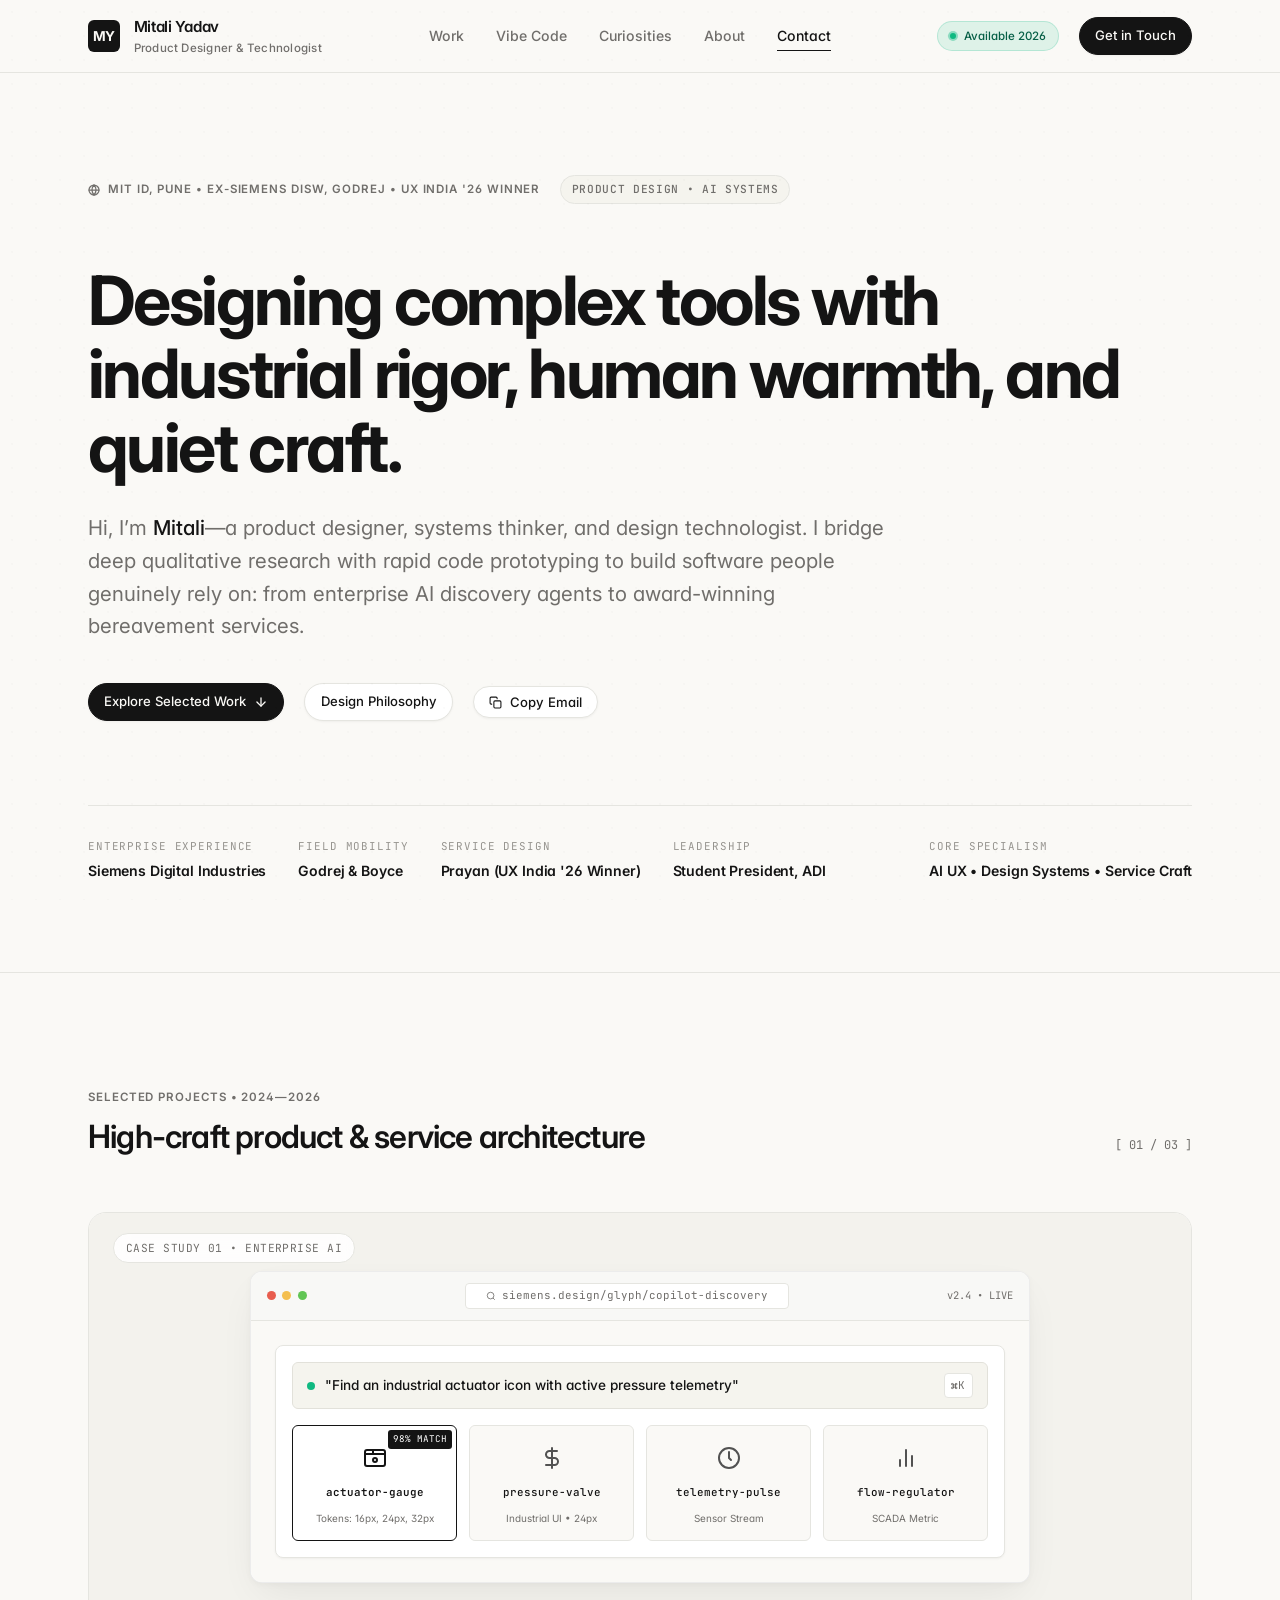
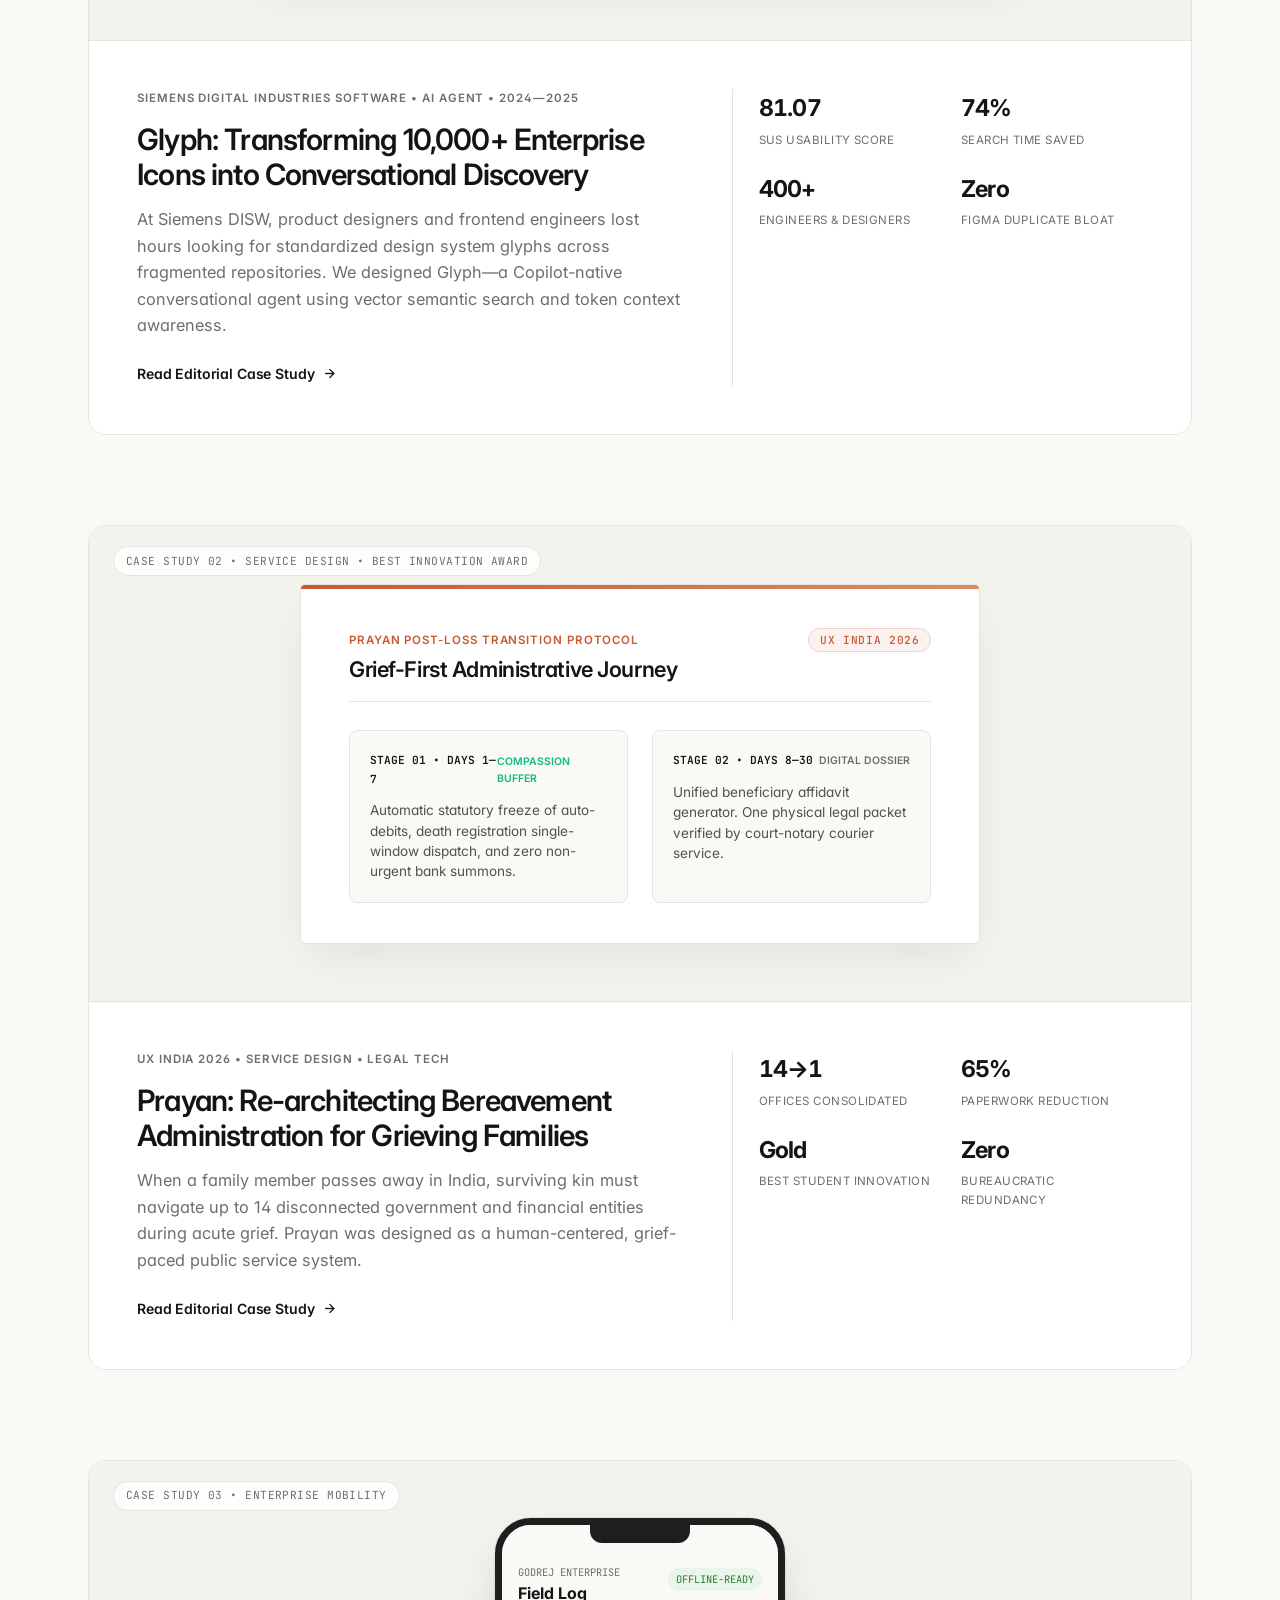
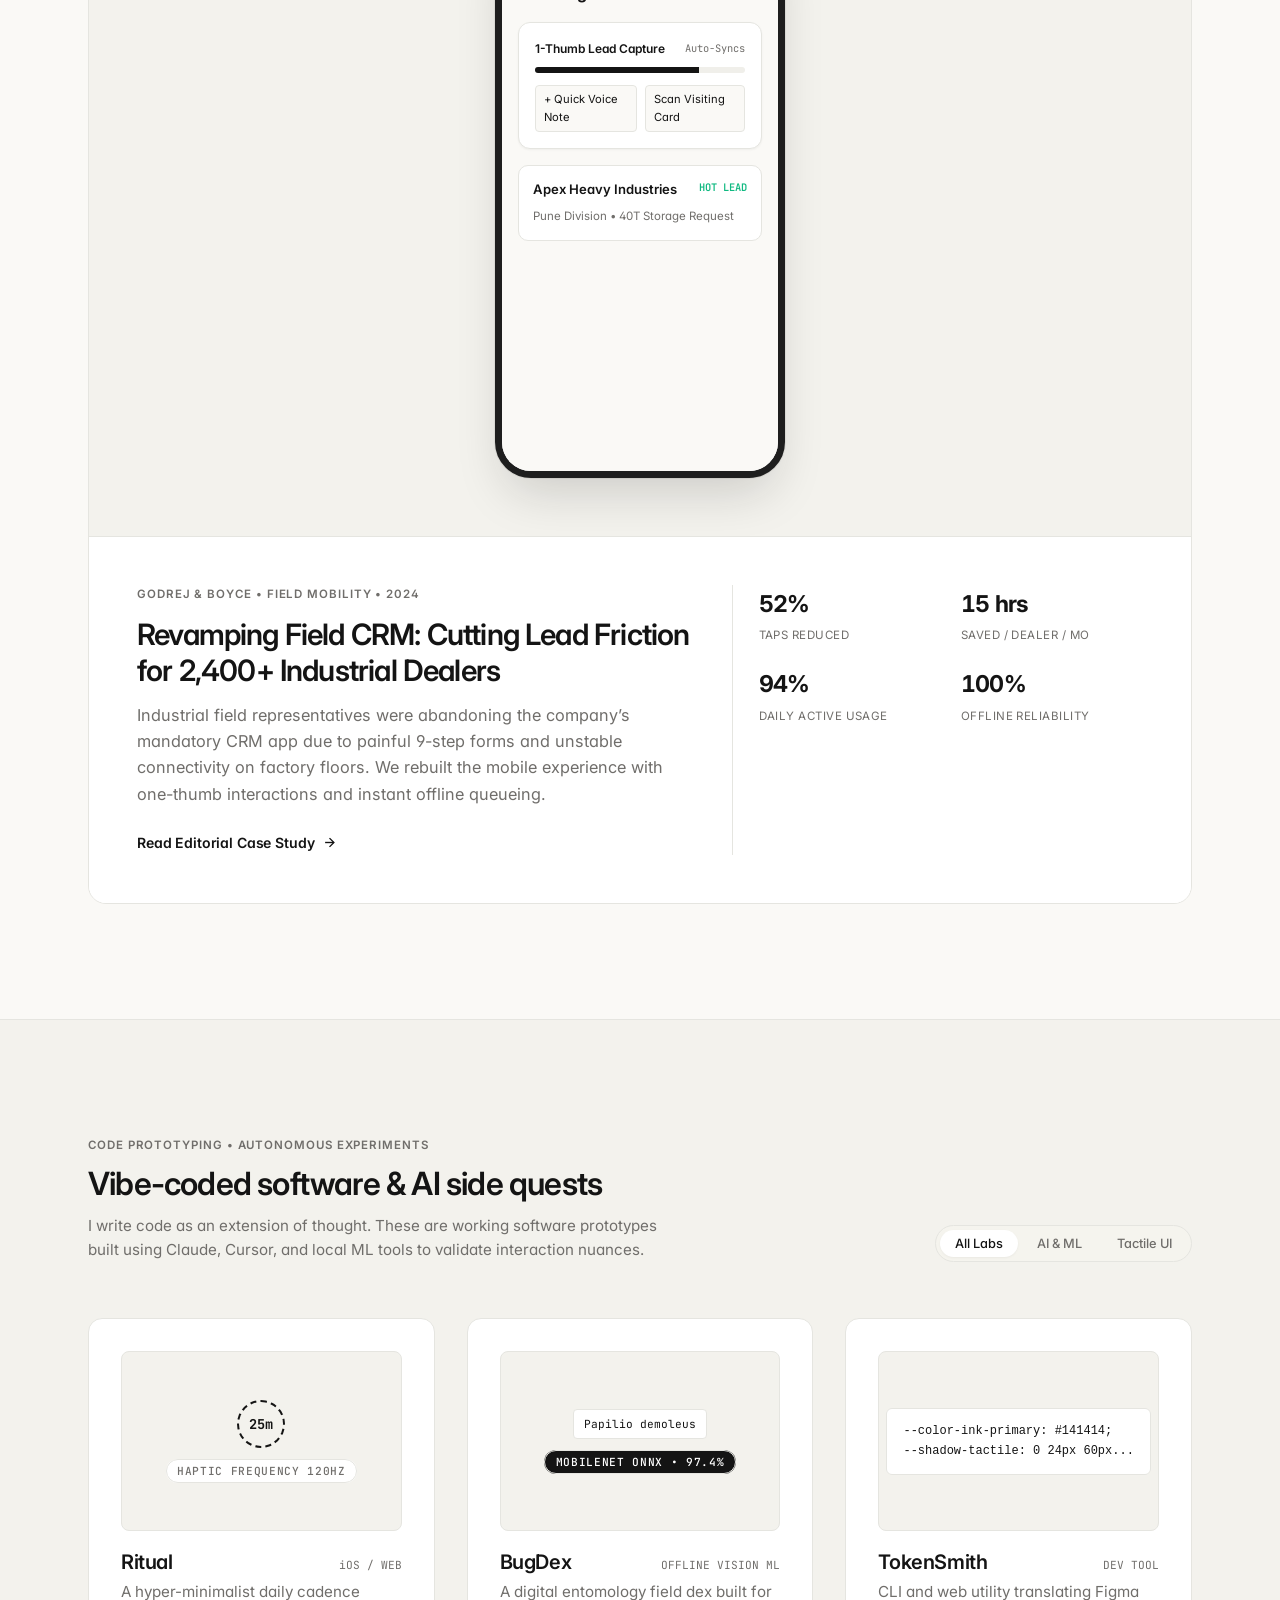
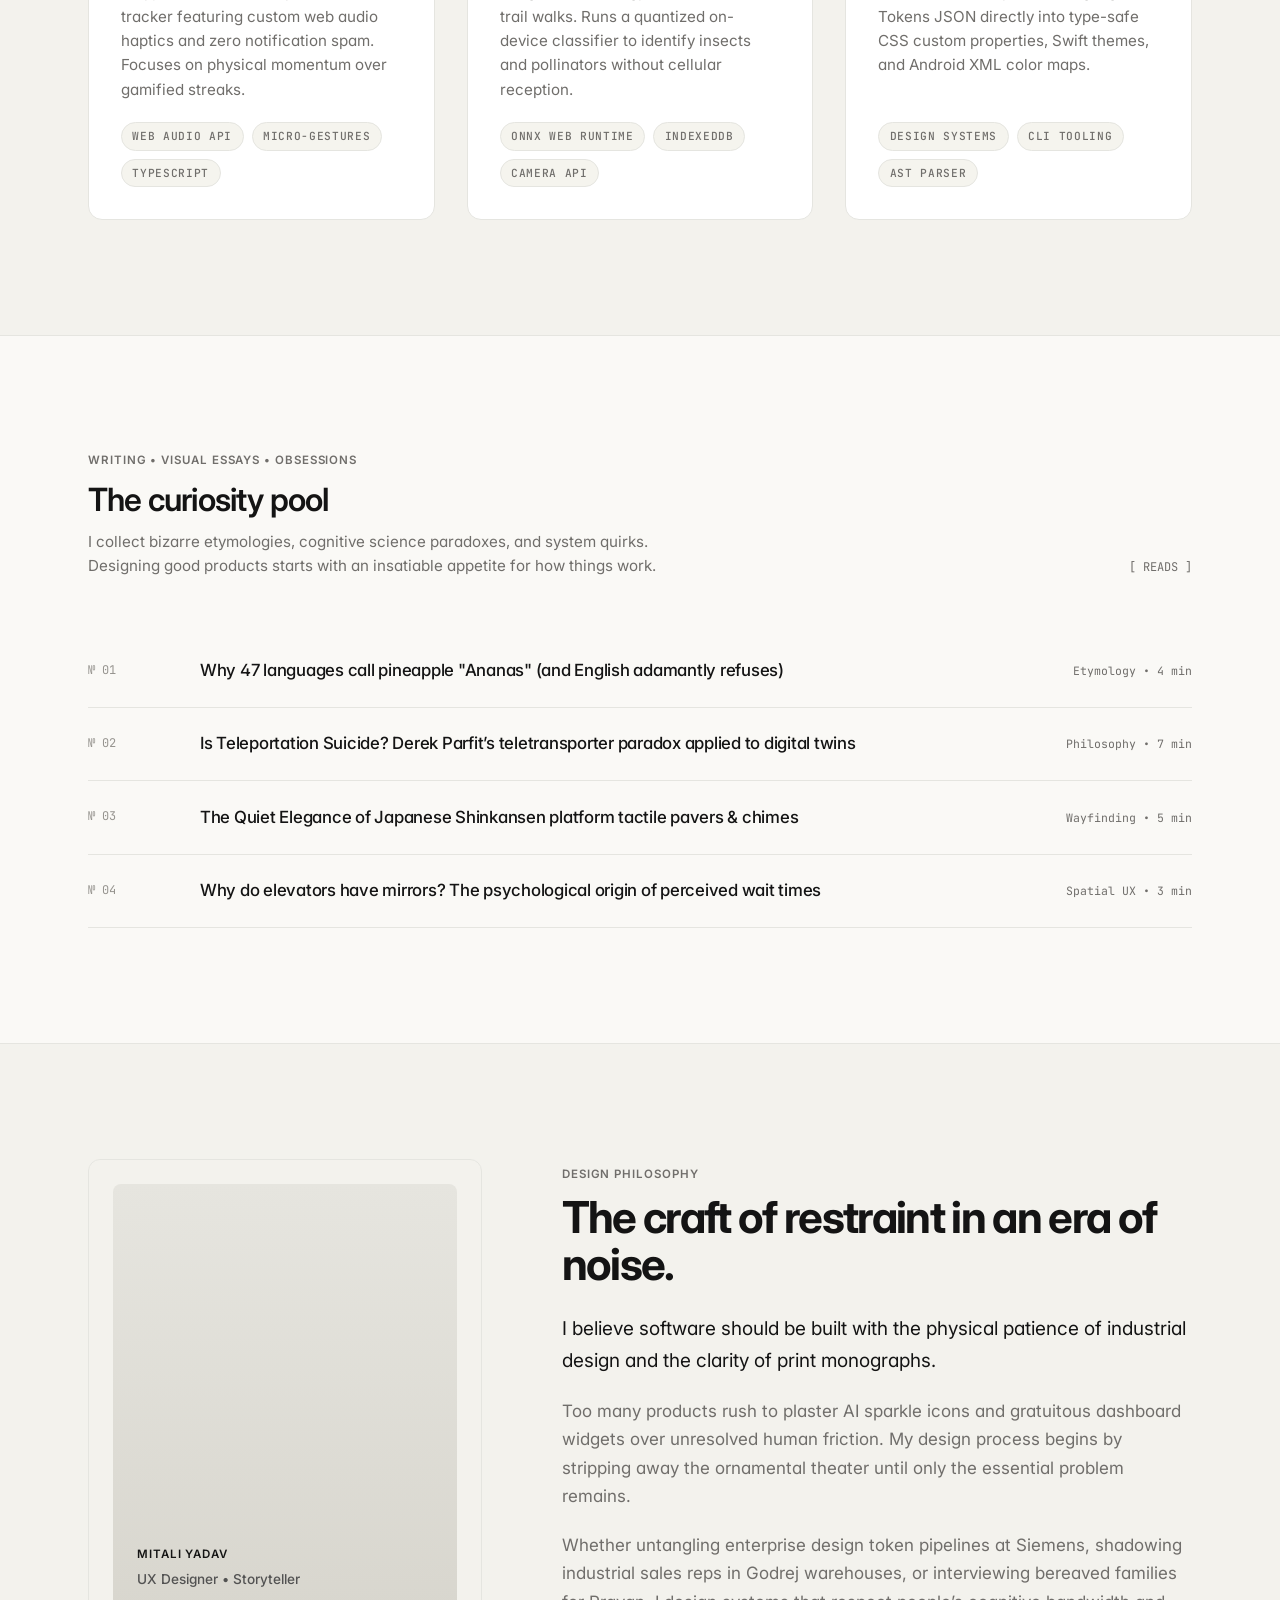
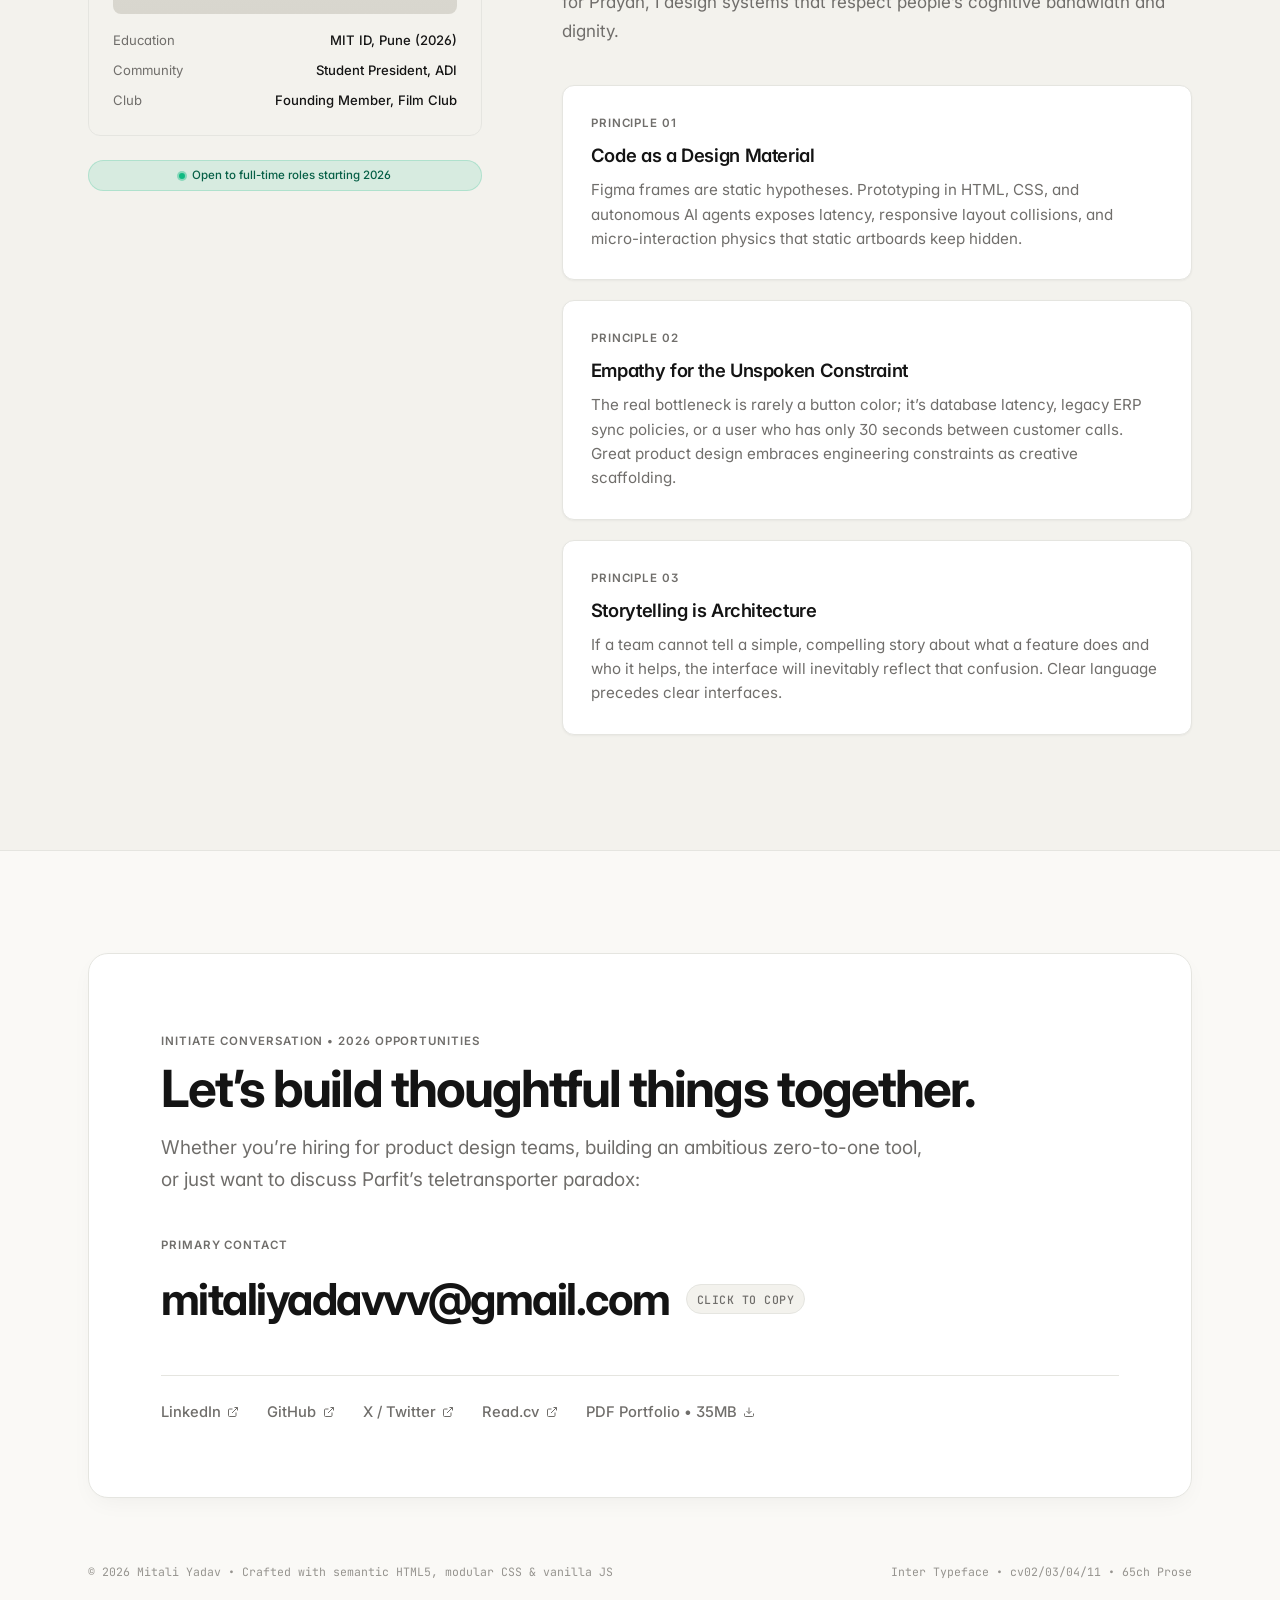
==== index.html @ 3bcb95fa "Initial commit: Portfolio website with projects and case studies" ====
<!DOCTYPE html>
<html lang="en">
<head>
  <meta charset="UTF-8">
  <meta name="viewport" content="width=device-width, initial-scale=1.0">
  <title>Mitali Yadav — Product Designer & Design Technologist</title>
  <meta name="description" content="Portfolio of Mitali Yadav — UX Designer, Design Technologist, and Storyteller. Specializing in AI-native product design, enterprise design systems, and empathetic service design.">
  <link rel="stylesheet" href="styles.css">
  <link rel="preconnect" href="https://fonts.googleapis.com">
  <link rel="preconnect" href="https://fonts.gstatic.com" crossorigin>
</head>
<body>

  <!-- ========================================================================
       SITE HEADER / NAVIGATION
       ======================================================================== -->
  <header class="site-header">
    <div class="container nav-inner">
      <a href="index.html" class="brand" aria-label="Mitali Yadav Home">
        <div class="brand-monogram">MY</div>
        <div class="brand-details">
          <span class="brand-name">Mitali Yadav</span>
          <span class="brand-role">Product Designer & Technologist</span>
        </div>
      </a>

      <nav aria-label="Main Navigation">
        <ul class="nav-links">
          <li><a href="#work" class="nav-link active">Work</a></li>
          <li><a href="#prototypes" class="nav-link">Vibe Code</a></li>
          <li><a href="#curiosity" class="nav-link">Curiosities</a></li>
          <li><a href="#about" class="nav-link">About</a></li>
          <li><a href="#contact" class="nav-link">Contact</a></li>
        </ul>
      </nav>

      <div class="nav-cta-group">
        <div class="status-pill" title="Currently open to full-time product design roles">
          <span class="status-dot"></span>
          <span>Available 2026</span>
        </div>
        <a href="#contact" class="btn-pill btn-pill-dark">Get in Touch</a>
      </div>
    </div>
  </header>

  <main>
    <!-- ========================================================================
         HERO SECTION
         ======================================================================== -->
    <section class="hero-section" id="hero">
      <div class="container">
        <div class="hero-content">
          <div class="hero-meta-strip">
            <span class="micro-label">
              <svg width="12" height="12" viewBox="0 0 24 24" fill="none" stroke="currentColor" stroke-width="2.5" stroke-linecap="round" stroke-linejoin="round">
                <circle cx="12" cy="12" r="10"></circle>
                <path d="M12 2a14.5 14.5 0 0 0 0 20 14.5 14.5 0 0 0 0-20"></path>
                <path d="M2 12h20"></path>
              </svg>
              MIT ID, Pune &bull; Ex-Siemens DISW, Godrej &bull; UX India '26 Winner
            </span>
            <span class="micro-tag">Product Design &bull; AI Systems</span>
          </div>

          <h1 class="display-title">
            Designing complex tools with industrial rigor, human warmth, and quiet craft.
          </h1>

          <p class="hero-lead-text">
            Hi, I’m <strong>Mitali</strong>—a product designer, systems thinker, and design technologist. 
            I bridge deep qualitative research with rapid code prototyping to build software people genuinely rely on: 
            from enterprise AI discovery agents to award-winning bereavement services.
          </p>

          <div class="hero-actions">
            <a href="#work" class="btn-pill btn-pill-dark">
              Explore Selected Work
              <svg width="14" height="14" viewBox="0 0 24 24" fill="none" stroke="currentColor" stroke-width="2.2" stroke-linecap="round" stroke-linejoin="round">
                <line x1="12" y1="5" x2="12" y2="19"></line>
                <polyline points="19 12 12 19 5 12"></polyline>
              </svg>
            </a>
            <a href="#about" class="btn-pill">Design Philosophy</a>
            <button class="btn-pill" data-copy-email="mitaliyadavvv@gmail.com" title="Click to copy email address">
              <svg width="13" height="13" viewBox="0 0 24 24" fill="none" stroke="currentColor" stroke-width="2" stroke-linecap="round" stroke-linejoin="round">
                <rect x="9" y="9" width="13" height="13" rx="2" ry="2"></rect>
                <path d="M5 15H4a2 2 0 0 1-2-2V4a2 2 0 0 1 2-2h9a2 2 0 0 1 2 2v1"></path>
              </svg>
              Copy Email
            </button>
          </div>

          <!-- Proof Bar -->
          <div class="experience-proof-bar">
            <div class="proof-group">
              <div class="proof-item">
                <span class="proof-label">Enterprise Experience</span>
                <span class="proof-val">Siemens Digital Industries</span>
              </div>
              <div class="proof-item">
                <span class="proof-label">Field Mobility</span>
                <span class="proof-val">Godrej &amp; Boyce</span>
              </div>
              <div class="proof-item">
                <span class="proof-label">Service Design</span>
                <span class="proof-val">Prayan (UX India '26 Winner)</span>
              </div>
              <div class="proof-item">
                <span class="proof-label">Leadership</span>
                <span class="proof-val">Student President, ADI</span>
              </div>
            </div>
            <div class="proof-item">
              <span class="proof-label">Core Specialism</span>
              <span class="proof-val">AI UX &bull; Design Systems &bull; Service Craft</span>
            </div>
          </div>
        </div>
      </div>
    </section>

    <!-- ========================================================================
         SELECTED WORK SHOWCASES
         ======================================================================== -->
    <section class="section-spacing" id="work">
      <div class="container">
        <div class="section-header-block">
          <div class="section-header-left">
            <span class="micro-label">Selected Projects &bull; 2024—2026</span>
            <h2 class="section-title">High-craft product &amp; service architecture</h2>
          </div>
          <span class="section-counter">[ 01 / 03 ]</span>
        </div>

        <div class="work-grid">
          <!-- ================= PROJECT 01: GLYPH / SIEMENS DISW ================= -->
          <article class="work-card">
            <div class="work-card-media">
              <div class="craft-badge">CASE STUDY 01 &bull; ENTERPRISE AI</div>
              
              <!-- Tactile Interactive UI Mockup: Glyph Desktop Copilot -->
              <div class="mockup-canvas" style="max-width: 780px;">
                <div class="mockup-header-bar">
                  <div class="mockup-controls">
                    <span class="mockup-dot" style="background:#E85D4E;"></span>
                    <span class="mockup-dot" style="background:#F4BF4F;"></span>
                    <span class="mockup-dot" style="background:#61C554;"></span>
                  </div>
                  <div class="mockup-address">
                    <svg width="10" height="10" viewBox="0 0 24 24" fill="none" stroke="currentColor" stroke-width="2"><circle cx="11" cy="11" r="8"></circle><line x1="21" y1="21" x2="16.65" y2="16.65"></line></svg>
                    siemens.design/glyph/copilot-discovery
                  </div>
                  <span style="font-family: var(--font-mono); font-size: 0.65rem; color: var(--ink-secondary);">v2.4 &bull; LIVE</span>
                </div>

                <div class="mockup-body" style="background: #FAF9F6; padding: 1.5rem;">
                  <!-- Mockup Inner App -->
                  <div style="background: #FFFFFF; border: 1px solid var(--stroke-hairline); border-radius: 8px; padding: 1rem; box-shadow: var(--shadow-sm);">
                    <!-- Search Input Bar -->
                    <div style="display: flex; align-items: center; justify-content: space-between; padding: 0.65rem 0.9rem; background: #F5F4EE; border: 1px solid #E2E1DA; border-radius: 6px; margin-bottom: 1rem;">
                      <div style="display: flex; align-items: center; gap: 0.6rem;">
                        <span style="display: inline-block; width: 8px; height: 8px; border-radius: 50%; background: #10B981;"></span>
                        <span style="font-size: 0.85rem; font-weight: 500; color: #141414;">"Find an industrial actuator icon with active pressure telemetry"</span>
                      </div>
                      <span style="font-family: var(--font-mono); font-size: 0.68rem; color: #706E6B; background: #FFFFFF; padding: 0.15rem 0.4rem; border-radius: 4px; border: 1px solid #E5E5E0;">⌘K</span>
                    </div>

                    <!-- Discovered Matches Grid -->
                    <div style="display: grid; grid-template-columns: repeat(4, 1fr); gap: 0.75rem;">
                      <!-- Icon Match 1 -->
                      <div style="border: 1px solid #141414; border-radius: 6px; padding: 0.85rem; background: #FFFFFF; display: flex; flex-direction: column; align-items: center; gap: 0.5rem; position: relative;">
                        <span style="position: absolute; top: 4px; right: 4px; font-family: var(--font-mono); font-size: 0.58rem; background: #141414; color: #FFF; padding: 0.1rem 0.3rem; border-radius: 3px;">98% MATCH</span>
                        <div style="width: 36px; height: 36px; display: grid; place-items: center; color: #141414;">
                          <svg width="24" height="24" viewBox="0 0 24 24" fill="none" stroke="currentColor" stroke-width="2" stroke-linecap="round" stroke-linejoin="round">
                            <rect x="2" y="4" width="20" height="16" rx="2"></rect>
                            <path d="M10 4v4"></path>
                            <path d="M2 8h20"></path>
                            <circle cx="12" cy="14" r="2"></circle>
                          </svg>
                        </div>
                        <span style="font-family: var(--font-mono); font-size: 0.68rem; font-weight: 600;">actuator-gauge</span>
                        <span style="font-size: 0.62rem; color: #706E6B;">Tokens: 16px, 24px, 32px</span>
                      </div>

                      <!-- Icon Match 2 -->
                      <div style="border: 1px solid var(--stroke-hairline); border-radius: 6px; padding: 0.85rem; background: #FAF9F6; display: flex; flex-direction: column; align-items: center; gap: 0.5rem;">
                        <div style="width: 36px; height: 36px; display: grid; place-items: center; color: #525252;">
                          <svg width="24" height="24" viewBox="0 0 24 24" fill="none" stroke="currentColor" stroke-width="2" stroke-linecap="round" stroke-linejoin="round">
                            <path d="M12 2v20"></path>
                            <path d="M17 5H9.5a3.5 3.5 0 0 0 0 7h5a3.5 3.5 0 0 1 0 7H6"></path>
                          </svg>
                        </div>
                        <span style="font-family: var(--font-mono); font-size: 0.68rem; font-weight: 500;">pressure-valve</span>
                        <span style="font-size: 0.62rem; color: #706E6B;">Industrial UI &bull; 24px</span>
                      </div>

                      <!-- Icon Match 3 -->
                      <div style="border: 1px solid var(--stroke-hairline); border-radius: 6px; padding: 0.85rem; background: #FAF9F6; display: flex; flex-direction: column; align-items: center; gap: 0.5rem;">
                        <div style="width: 36px; height: 36px; display: grid; place-items: center; color: #525252;">
                          <svg width="24" height="24" viewBox="0 0 24 24" fill="none" stroke="currentColor" stroke-width="2" stroke-linecap="round" stroke-linejoin="round">
                            <circle cx="12" cy="12" r="10"></circle>
                            <polyline points="12 6 12 12 14 14"></polyline>
                          </svg>
                        </div>
                        <span style="font-family: var(--font-mono); font-size: 0.68rem; font-weight: 500;">telemetry-pulse</span>
                        <span style="font-size: 0.62rem; color: #706E6B;">Sensor Stream</span>
                      </div>

                      <!-- Icon Match 4 -->
                      <div style="border: 1px solid var(--stroke-hairline); border-radius: 6px; padding: 0.85rem; background: #FAF9F6; display: flex; flex-direction: column; align-items: center; gap: 0.5rem;">
                        <div style="width: 36px; height: 36px; display: grid; place-items: center; color: #525252;">
                          <svg width="24" height="24" viewBox="0 0 24 24" fill="none" stroke="currentColor" stroke-width="2" stroke-linecap="round" stroke-linejoin="round">
                            <path d="M18 20V10"></path>
                            <path d="M12 20V4"></path>
                            <path d="M6 20v-6"></path>
                          </svg>
                        </div>
                        <span style="font-family: var(--font-mono); font-size: 0.68rem; font-weight: 500;">flow-regulator</span>
                        <span style="font-size: 0.62rem; color: #706E6B;">SCADA Metric</span>
                      </div>
                    </div>
                  </div>
                </div>
              </div>
            </div>

            <div class="work-card-content">
              <div class="work-card-info">
                <span class="micro-label">SIEMENS DIGITAL INDUSTRIES SOFTWARE &bull; AI AGENT &bull; 2024—2025</span>
                <h3 class="work-card-title">
                  Glyph: Transforming 10,000+ Enterprise Icons into Conversational Discovery
                </h3>
                <p class="work-card-desc">
                  At Siemens DISW, product designers and frontend engineers lost hours looking for standardized design system glyphs across fragmented repositories. We designed Glyph—a Copilot-native conversational agent using vector semantic search and token context awareness.
                </p>
                <div style="margin-top: 0.5rem;">
                  <a href="glyph.html" class="link-arrow">
                    Read Editorial Case Study
                    <svg width="15" height="15" viewBox="0 0 24 24" fill="none" stroke="currentColor" stroke-width="2.2"><path d="M5 12h14"></path><path d="M12 5l7 7-7 7"></path></svg>
                  </a>
                </div>
              </div>

              <div class="work-card-metrics">
                <div class="metrics-row">
                  <div class="metric-item">
                    <span class="metric-number">81.07</span>
                    <span class="metric-label">SUS Usability Score</span>
                  </div>
                  <div class="metric-item">
                    <span class="metric-number">74%</span>
                    <span class="metric-label">Search Time Saved</span>
                  </div>
                  <div class="metric-item">
                    <span class="metric-number">400+</span>
                    <span class="metric-label">Engineers &amp; Designers</span>
                  </div>
                  <div class="metric-item">
                    <span class="metric-number">Zero</span>
                    <span class="metric-label">Figma Duplicate Bloat</span>
                  </div>
                </div>
              </div>
            </div>
          </article>

          <!-- ================= PROJECT 02: PRAYAN ================= -->
          <article class="work-card">
            <div class="work-card-media">
              <div class="craft-badge">CASE STUDY 02 &bull; SERVICE DESIGN &bull; BEST INNOVATION AWARD</div>
              
              <!-- Tactile Service Slate Mockup -->
              <div class="document-slate">
                <div style="display: flex; justify-content: space-between; align-items: flex-start; margin-bottom: 1.75rem; border-bottom: 1px solid var(--stroke-hairline); padding-bottom: 1.25rem;">
                  <div>
                    <span class="micro-label" style="color: var(--accent-terracotta);">PRAYAN POST-LOSS TRANSITION PROTOCOL</span>
                    <h4 style="font-size: 1.35rem; font-weight: 600; margin-top: 0.35rem; letter-spacing: -0.02em;">Grief-First Administrative Journey</h4>
                  </div>
                  <div style="text-align: right;">
                    <span class="micro-tag" style="background: rgba(200, 90, 50, 0.08); border-color: rgba(200, 90, 50, 0.2); color: #C85A32;">UX INDIA 2026</span>
                  </div>
                </div>

                <div style="display: grid; grid-template-columns: 1fr 1fr; gap: 1.5rem;">
                  <!-- Stage 1 -->
                  <div style="background: #FAF9F6; border: 1px solid var(--stroke-hairline); padding: 1.25rem; border-radius: 8px;">
                    <div style="display: flex; align-items: center; justify-content: space-between; margin-bottom: 0.75rem;">
                      <span style="font-family: var(--font-mono); font-size: 0.7rem; font-weight: 600; color: #141414;">STAGE 01 &bull; DAYS 1—7</span>
                      <span style="font-size: 0.65rem; color: #10B981; font-weight: 600;">COMPASSION BUFFER</span>
                    </div>
                    <p style="font-size: 0.85rem; color: #525252; line-height: 1.5;">
                      Automatic statutory freeze of auto-debits, death registration single-window dispatch, and zero non-urgent bank summons.
                    </p>
                  </div>

                  <!-- Stage 2 -->
                  <div style="background: #FAF9F6; border: 1px solid var(--stroke-hairline); padding: 1.25rem; border-radius: 8px;">
                    <div style="display: flex; align-items: center; justify-content: space-between; margin-bottom: 0.75rem;">
                      <span style="font-family: var(--font-mono); font-size: 0.7rem; font-weight: 600; color: #141414;">STAGE 02 &bull; DAYS 8—30</span>
                      <span style="font-size: 0.65rem; color: #706E6B; font-weight: 600;">DIGITAL DOSSIER</span>
                    </div>
                    <p style="font-size: 0.85rem; color: #525252; line-height: 1.5;">
                      Unified beneficiary affidavit generator. One physical legal packet verified by court-notary courier service.
                    </p>
                  </div>
                </div>
              </div>
            </div>

            <div class="work-card-content">
              <div class="work-card-info">
                <span class="micro-label">UX INDIA 2026 &bull; SERVICE DESIGN &bull; LEGAL TECH</span>
                <h3 class="work-card-title">
                  Prayan: Re-architecting Bereavement Administration for Grieving Families
                </h3>
                <p class="work-card-desc">
                  When a family member passes away in India, surviving kin must navigate up to 14 disconnected government and financial entities during acute grief. Prayan was designed as a human-centered, grief-paced public service system.
                </p>
                <div style="margin-top: 0.5rem;">
                  <a href="prayan.html" class="link-arrow">
                    Read Editorial Case Study
                    <svg width="15" height="15" viewBox="0 0 24 24" fill="none" stroke="currentColor" stroke-width="2.2"><path d="M5 12h14"></path><path d="M12 5l7 7-7 7"></path></svg>
                  </a>
                </div>
              </div>

              <div class="work-card-metrics">
                <div class="metrics-row">
                  <div class="metric-item">
                    <span class="metric-number">14&rarr;1</span>
                    <span class="metric-label">Offices Consolidated</span>
                  </div>
                  <div class="metric-item">
                    <span class="metric-number">65%</span>
                    <span class="metric-label">Paperwork Reduction</span>
                  </div>
                  <div class="metric-item">
                    <span class="metric-number">Gold</span>
                    <span class="metric-label">Best Student Innovation</span>
                  </div>
                  <div class="metric-item">
                    <span class="metric-number">Zero</span>
                    <span class="metric-label">Bureaucratic Redundancy</span>
                  </div>
                </div>
              </div>
            </div>
          </article>

          <!-- ================= PROJECT 03: GODREJ & BOYCE ================= -->
          <article class="work-card">
            <div class="work-card-media">
              <div class="craft-badge">CASE STUDY 03 &bull; ENTERPRISE MOBILITY</div>
              
              <!-- Tactile Mobile Frame: Godrej CRM -->
              <div class="mobile-frame">
                <div class="mobile-notch"></div>
                <div class="mobile-screen">
                  <div style="display: flex; justify-content: space-between; align-items: center; margin-bottom: 1.25rem;">
                    <div>
                      <span style="font-family: var(--font-mono); font-size: 0.65rem; color: #706E6B; text-transform: uppercase;">Godrej Enterprise</span>
                      <h5 style="font-size: 1rem; font-weight: 700; color: #141414;">Field Log</h5>
                    </div>
                    <span style="font-family: var(--font-mono); font-size: 0.65rem; background: #E8F5E9; color: #2E7D32; padding: 0.2rem 0.5rem; border-radius: 99px;">OFFLINE-READY</span>
                  </div>

                  <!-- Quick Log Hero Card -->
                  <div style="background: #FFFFFF; border: 1px solid var(--stroke-hairline); border-radius: 12px; padding: 1rem; margin-bottom: 1rem; box-shadow: var(--shadow-sm);">
                    <div style="display: flex; justify-content: space-between; align-items: center; margin-bottom: 0.5rem;">
                      <span style="font-size: 0.75rem; font-weight: 600; color: #141414;">1-Thumb Lead Capture</span>
                      <span style="font-family: var(--font-mono); font-size: 0.65rem; color: #706E6B;">Auto-Syncs</span>
                    </div>
                    <div style="height: 6px; background: #F0EFEA; border-radius: 99px; overflow: hidden; margin-bottom: 0.75rem;">
                      <div style="width: 78%; height: 100%; background: #141414;"></div>
                    </div>
                    <div style="display: flex; gap: 0.5rem;">
                      <span style="font-size: 0.7rem; background: #FAF9F6; border: 1px solid var(--stroke-hairline); padding: 0.25rem 0.5rem; border-radius: 4px;">&plus; Quick Voice Note</span>
                      <span style="font-size: 0.7rem; background: #FAF9F6; border: 1px solid var(--stroke-hairline); padding: 0.25rem 0.5rem; border-radius: 4px;">Scan Visiting Card</span>
                    </div>
                  </div>

                  <!-- Recent Lead item -->
                  <div style="background: #FFFFFF; border: 1px solid var(--stroke-hairline); border-radius: 10px; padding: 0.85rem; display: flex; flex-direction: column; gap: 0.4rem;">
                    <div style="display: flex; justify-content: space-between;">
                      <span style="font-size: 0.82rem; font-weight: 600;">Apex Heavy Industries</span>
                      <span style="font-family: var(--font-mono); font-size: 0.65rem; color: #10B981; font-weight: 600;">HOT LEAD</span>
                    </div>
                    <span style="font-size: 0.72rem; color: #706E6B;">Pune Division &bull; 40T Storage Request</span>
                  </div>
                </div>
              </div>
            </div>

            <div class="work-card-content">
              <div class="work-card-info">
                <span class="micro-label">GODREJ &amp; BOYCE &bull; FIELD MOBILITY &bull; 2024</span>
                <h3 class="work-card-title">
                  Revamping Field CRM: Cutting Lead Friction for 2,400+ Industrial Dealers
                </h3>
                <p class="work-card-desc">
                  Industrial field representatives were abandoning the company’s mandatory CRM app due to painful 9-step forms and unstable connectivity on factory floors. We rebuilt the mobile experience with one-thumb interactions and instant offline queueing.
                </p>
                <div style="margin-top: 0.5rem;">
                  <a href="godrej.html" class="link-arrow">
                    Read Editorial Case Study
                    <svg width="15" height="15" viewBox="0 0 24 24" fill="none" stroke="currentColor" stroke-width="2.2"><path d="M5 12h14"></path><path d="M12 5l7 7-7 7"></path></svg>
                  </a>
                </div>
              </div>

              <div class="work-card-metrics">
                <div class="metrics-row">
                  <div class="metric-item">
                    <span class="metric-number">52%</span>
                    <span class="metric-label">Taps Reduced</span>
                  </div>
                  <div class="metric-item">
                    <span class="metric-number">15 hrs</span>
                    <span class="metric-label">Saved / Dealer / Mo</span>
                  </div>
                  <div class="metric-item">
                    <span class="metric-number">94%</span>
                    <span class="metric-label">Daily Active Usage</span>
                  </div>
                  <div class="metric-item">
                    <span class="metric-number">100%</span>
                    <span class="metric-label">Offline Reliability</span>
                  </div>
                </div>
              </div>
            </div>
          </article>
        </div>
      </div>
    </section>

    <!-- ========================================================================
         VIBE CODED APPLICATIONS & AI PROTOTYPES
         ======================================================================== -->
    <section class="section-spacing border-t-hairline" id="prototypes" style="background: var(--canvas-alt);">
      <div class="container">
        <div class="section-header-block">
          <div class="section-header-left">
            <span class="micro-label">Code Prototyping &bull; Autonomous Experiments</span>
            <h2 class="section-title">Vibe-coded software &amp; AI side quests</h2>
            <p class="body-secondary" style="max-width: 58ch;">
              I write code as an extension of thought. These are working software prototypes built using Claude, Cursor, and local ML tools to validate interaction nuances.
            </p>
          </div>
          <div class="filter-tabs">
            <button class="filter-btn active" data-filter="all">All Labs</button>
            <button class="filter-btn" data-filter="ai">AI &amp; ML</button>
            <button class="filter-btn" data-filter="haptics">Tactile UI</button>
          </div>
        </div>

        <div class="prototypes-grid">
          <!-- Prototype 1: Ritual -->
          <div class="prototype-card" data-category="haptics">
            <div class="prototype-visual-preview">
              <div style="text-align: center;">
                <div style="width: 48px; height: 48px; border-radius: 50%; border: 2px dashed #141414; margin: 0 auto 0.5rem; display: grid; place-items: center;">
                  <span style="font-family: var(--font-mono); font-size: 0.85rem; font-weight: 700;">25m</span>
                </div>
                <span class="micro-tag" style="background: #FFFFFF;">Haptic Frequency 120Hz</span>
              </div>
            </div>
            <div>
              <div style="display: flex; justify-content: space-between; align-items: baseline; margin-bottom: 0.35rem;">
                <h4 class="prototype-title">Ritual</h4>
                <span class="micro-mono" style="font-family: var(--font-mono); font-size: 0.7rem; color: #706E6B;">iOS / WEB</span>
              </div>
              <p class="body-secondary">
                A hyper-minimalist daily cadence tracker featuring custom web audio haptics and zero notification spam. Focuses on physical momentum over gamified streaks.
              </p>
            </div>
            <div style="display: flex; gap: 0.5rem; flex-wrap: wrap; margin-top: auto;">
              <span class="micro-tag">Web Audio API</span>
              <span class="micro-tag">Micro-Gestures</span>
              <span class="micro-tag">TypeScript</span>
            </div>
          </div>

          <!-- Prototype 2: BugDex -->
          <div class="prototype-card" data-category="ai">
            <div class="prototype-visual-preview">
              <div style="text-align: center;">
                <div style="display: flex; gap: 0.5rem; justify-content: center; margin-bottom: 0.5rem;">
                  <span style="padding: 0.3rem 0.6rem; background: #FFFFFF; border: 1px solid var(--stroke-hairline); border-radius: 4px; font-family: var(--font-mono); font-size: 0.7rem;">Papilio demoleus</span>
                </div>
                <span class="micro-tag" style="background: #141414; color: #FFFFFF;">MobileNet ONNX &bull; 97.4%</span>
              </div>
            </div>
            <div>
              <div style="display: flex; justify-content: space-between; align-items: baseline; margin-bottom: 0.35rem;">
                <h4 class="prototype-title">BugDex</h4>
                <span class="micro-mono" style="font-family: var(--font-mono); font-size: 0.7rem; color: #706E6B;">OFFLINE VISION ML</span>
              </div>
              <p class="body-secondary">
                A digital entomology field dex built for trail walks. Runs a quantized on-device classifier to identify insects and pollinators without cellular reception.
              </p>
            </div>
            <div style="display: flex; gap: 0.5rem; flex-wrap: wrap; margin-top: auto;">
              <span class="micro-tag">ONNX Web Runtime</span>
              <span class="micro-tag">IndexedDB</span>
              <span class="micro-tag">Camera API</span>
            </div>
          </div>

          <!-- Prototype 3: TokenSmith -->
          <div class="prototype-card" data-category="ai">
            <div class="prototype-visual-preview">
              <div style="font-family: var(--font-mono); font-size: 0.75rem; color: #141414; background: #FFFFFF; padding: 0.75rem 1rem; border-radius: 6px; border: 1px solid var(--stroke-hairline);">
                <code>--color-ink-primary: #141414;<br>--shadow-tactile: 0 24px 60px...</code>
              </div>
            </div>
            <div>
              <div style="display: flex; justify-content: space-between; align-items: baseline; margin-bottom: 0.35rem;">
                <h4 class="prototype-title">TokenSmith</h4>
                <span class="micro-mono" style="font-family: var(--font-mono); font-size: 0.7rem; color: #706E6B;">DEV TOOL</span>
              </div>
              <p class="body-secondary">
                CLI and web utility translating Figma Tokens JSON directly into type-safe CSS custom properties, Swift themes, and Android XML color maps.
              </p>
            </div>
            <div style="display: flex; gap: 0.5rem; flex-wrap: wrap; margin-top: auto;">
              <span class="micro-tag">Design Systems</span>
              <span class="micro-tag">CLI Tooling</span>
              <span class="micro-tag">AST Parser</span>
            </div>
          </div>
        </div>
      </div>
    </section>

    <!-- ========================================================================
         CURIOSITY POOL & FUN FACT HOARDING
         ======================================================================== -->
    <section class="section-spacing border-t-hairline" id="curiosity">
      <div class="container">
        <div class="section-header-block">
          <div class="section-header-left">
            <span class="micro-label">Writing &bull; Visual Essays &bull; Obsessions</span>
            <h2 class="section-title">The curiosity pool</h2>
            <p class="body-secondary" style="max-width: 58ch;">
              I collect bizarre etymologies, cognitive science paradoxes, and system quirks. Designing good products starts with an insatiable appetite for how things work.
            </p>
          </div>
          <span class="section-counter">[ READS ]</span>
        </div>

        <div class="writing-list">
          <div class="writing-item">
            <span class="writing-index">№ 01</span>
            <div class="writing-title">Why 47 languages call pineapple "Ananas" (and English adamantly refuses)</div>
            <span class="writing-meta">Etymology &bull; 4 min</span>
          </div>

          <div class="writing-item">
            <span class="writing-index">№ 02</span>
            <div class="writing-title">Is Teleportation Suicide? Derek Parfit’s teletransporter paradox applied to digital twins</div>
            <span class="writing-meta">Philosophy &bull; 7 min</span>
          </div>

          <div class="writing-item">
            <span class="writing-index">№ 03</span>
            <div class="writing-title">The Quiet Elegance of Japanese Shinkansen platform tactile pavers &amp; chimes</div>
            <span class="writing-meta">Wayfinding &bull; 5 min</span>
          </div>

          <div class="writing-item">
            <span class="writing-index">№ 04</span>
            <div class="writing-title">Why do elevators have mirrors? The psychological origin of perceived wait times</div>
            <span class="writing-meta">Spatial UX &bull; 3 min</span>
          </div>
        </div>
      </div>
    </section>

    <!-- ========================================================================
         ABOUT & MONOGRAPH PHILOSOPHY
         ======================================================================== -->
    <section class="section-spacing border-t-hairline" id="about" style="background: var(--canvas-alt);">
      <div class="container">
        <div class="about-monograph">
          <!-- Sticky Side Column -->
          <div class="about-sticky-side">
            <div class="about-avatar-card">
              <!-- Tactile Avatar Graphic -->
              <div class="about-avatar-img" style="display: flex; flex-direction: column; justify-content: flex-end; padding: 1.5rem; background: linear-gradient(180deg, #E6E5DF 0%, #D8D6CE 100%);">
                <span class="micro-label" style="color: #141414; margin-bottom: 0.25rem;">MITALI YADAV</span>
                <span style="font-size: 0.85rem; font-weight: 500; color: #525252;">UX Designer &bull; Storyteller</span>
              </div>
              <div style="display: flex; flex-direction: column; gap: 0.5rem;">
                <div style="display: flex; justify-content: space-between; font-size: 0.82rem;">
                  <span style="color: var(--ink-secondary);">Education</span>
                  <span style="font-weight: 500;">MIT ID, Pune (2026)</span>
                </div>
                <div style="display: flex; justify-content: space-between; font-size: 0.82rem;">
                  <span style="color: var(--ink-secondary);">Community</span>
                  <span style="font-weight: 500;">Student President, ADI</span>
                </div>
                <div style="display: flex; justify-content: space-between; font-size: 0.82rem;">
                  <span style="color: var(--ink-secondary);">Club</span>
                  <span style="font-weight: 500;">Founding Member, Film Club</span>
                </div>
              </div>
            </div>

            <div class="status-pill" style="justify-content: center; width: 100%;">
              <span class="status-dot"></span>
              <span>Open to full-time roles starting 2026</span>
            </div>
          </div>

          <!-- Editorial Narrative Column -->
          <div class="about-body-column">
            <div>
              <span class="micro-label">Design Philosophy</span>
              <h2 class="display-title" style="font-size: clamp(2rem, 3.5vw, 2.75rem); margin-top: 0.5rem; margin-bottom: 1.5rem;">
                The craft of restraint in an era of noise.
              </h2>
              <p class="body-lead" style="margin-bottom: 1.25rem;">
                I believe software should be built with the physical patience of industrial design and the clarity of print monographs.
              </p>
              <p class="body-text" style="color: var(--ink-secondary); margin-bottom: 1.25rem;">
                Too many products rush to plaster AI sparkle icons and gratuitous dashboard widgets over unresolved human friction. My design process begins by stripping away the ornamental theater until only the essential problem remains.
              </p>
              <p class="body-text" style="color: var(--ink-secondary);">
                Whether untangling enterprise design token pipelines at Siemens, shadowing industrial sales reps in Godrej warehouses, or interviewing bereaved families for Prayan, I design systems that respect people’s cognitive bandwidth and dignity.
              </p>
            </div>

            <!-- Core Beliefs -->
            <div style="display: flex; flex-direction: column; gap: 1.25rem;">
              <div class="philosophy-card">
                <span class="micro-label">Principle 01</span>
                <h4 class="philosophy-title">Code as a Design Material</h4>
                <p class="body-secondary">
                  Figma frames are static hypotheses. Prototyping in HTML, CSS, and autonomous AI agents exposes latency, responsive layout collisions, and micro-interaction physics that static artboards keep hidden.
                </p>
              </div>

              <div class="philosophy-card">
                <span class="micro-label">Principle 02</span>
                <h4 class="philosophy-title">Empathy for the Unspoken Constraint</h4>
                <p class="body-secondary">
                  The real bottleneck is rarely a button color; it’s database latency, legacy ERP sync policies, or a user who has only 30 seconds between customer calls. Great product design embraces engineering constraints as creative scaffolding.
                </p>
              </div>

              <div class="philosophy-card">
                <span class="micro-label">Principle 03</span>
                <h4 class="philosophy-title">Storytelling is Architecture</h4>
                <p class="body-secondary">
                  If a team cannot tell a simple, compelling story about what a feature does and who it helps, the interface will inevitably reflect that confusion. Clear language precedes clear interfaces.
                </p>
              </div>
            </div>
          </div>
        </div>
      </div>
    </section>

    <!-- ========================================================================
         CONTACT STRIP & FOOTER
         ======================================================================== -->
    <section class="contact-section" id="contact">
      <div class="container">
        <div class="contact-box">
          <div>
            <span class="micro-label">Initiate Conversation &bull; 2026 Opportunities</span>
            <h2 class="display-title" style="font-size: clamp(2rem, 4vw, 3.2rem); margin-top: 0.5rem; margin-bottom: 1rem;">
              Let’s build thoughtful things together.
            </h2>
            <p class="body-lead" style="color: var(--ink-secondary);">
              Whether you’re hiring for product design teams, building an ambitious zero-to-one tool, or just want to discuss Parfit’s teletransporter paradox:
            </p>
          </div>

          <div>
            <span class="micro-label" style="display: block; margin-bottom: 0.5rem;">PRIMARY CONTACT</span>
            <div class="contact-email-hero" data-copy-email="mitaliyadavvv@gmail.com" title="Click to copy email address">
              <span>mitaliyadavvv@gmail.com</span>
              <span class="copy-badge">CLICK TO COPY</span>
            </div>
          </div>

          <div class="social-links-grid">
            <a href="https://linkedin.com/in/mitaliyadavvv" target="_blank" rel="noopener noreferrer" class="social-link">
              <span>LinkedIn</span>
              <svg width="12" height="12" viewBox="0 0 24 24" fill="none" stroke="currentColor" stroke-width="2"><path d="M18 13v6a2 2 0 0 1-2 2H5a2 2 0 0 1-2-2V8a2 2 0 0 1 2-2h6"></path><polyline points="15 3 21 3 21 9"></polyline><line x1="10" y1="14" x2="21" y2="3"></line></svg>
            </a>
            <a href="https://github.com/mitaliyadavvv" target="_blank" rel="noopener noreferrer" class="social-link">
              <span>GitHub</span>
              <svg width="12" height="12" viewBox="0 0 24 24" fill="none" stroke="currentColor" stroke-width="2"><path d="M18 13v6a2 2 0 0 1-2 2H5a2 2 0 0 1-2-2V8a2 2 0 0 1 2-2h6"></path><polyline points="15 3 21 3 21 9"></polyline><line x1="10" y1="14" x2="21" y2="3"></line></svg>
            </a>
            <a href="https://x.com/mitaliyadavvv" target="_blank" rel="noopener noreferrer" class="social-link">
              <span>X / Twitter</span>
              <svg width="12" height="12" viewBox="0 0 24 24" fill="none" stroke="currentColor" stroke-width="2"><path d="M18 13v6a2 2 0 0 1-2 2H5a2 2 0 0 1-2-2V8a2 2 0 0 1 2-2h6"></path><polyline points="15 3 21 3 21 9"></polyline><line x1="10" y1="14" x2="21" y2="3"></line></svg>
            </a>
            <a href="https://read.cv/mitaliyadavvv" target="_blank" rel="noopener noreferrer" class="social-link">
              <span>Read.cv</span>
              <svg width="12" height="12" viewBox="0 0 24 24" fill="none" stroke="currentColor" stroke-width="2"><path d="M18 13v6a2 2 0 0 1-2 2H5a2 2 0 0 1-2-2V8a2 2 0 0 1 2-2h6"></path><polyline points="15 3 21 3 21 9"></polyline><line x1="10" y1="14" x2="21" y2="3"></line></svg>
            </a>
            <a href="portfolio for antigrav.pdf" target="_blank" class="social-link">
              <span>PDF Portfolio &bull; 35MB</span>
              <svg width="12" height="12" viewBox="0 0 24 24" fill="none" stroke="currentColor" stroke-width="2"><path d="M21 15v4a2 2 0 0 1-2 2H5a2 2 0 0 1-2-2v-4"></path><polyline points="7 10 12 15 17 10"></polyline><line x1="12" y1="15" x2="12" y2="3"></line></svg>
            </a>
          </div>
        </div>

        <div class="colophon-bar">
          <div>
            <span>&copy; 2026 Mitali Yadav &bull; Crafted with semantic HTML5, modular CSS &amp; vanilla JS</span>
          </div>
          <div>
            <span>Inter Typeface &bull; cv02/03/04/11 &bull; 65ch Prose</span>
          </div>
        </div>
      </div>
    </section>
  </main>

  <!-- Toast Notification Container -->
  <div class="toast-notice" id="toastNotice" role="status" aria-live="polite">
    Copied to clipboard
  </div>

  <script src="script.js"></script>
</body>
</html>
---- styles.css ----
/* ==========================================================================
   MITALI YADAV — DESIGN PORTFOLIO
   Design System & Editorial Typography
   Aesthetic DNA: Shivani Matlapudi, Kailash B, Daksh Mewati
   ========================================================================== */

@import url('https://fonts.googleapis.com/css2?family=Inter:wght@300;400;500;600;700&family=JetBrains+Mono:wght@400;500&display=swap');

/* --- Custom Properties & Tokens --- */
:root {
  /* Palette: Warm editorial monograph */
  --canvas: #FAF9F6;
  --canvas-alt: #F3F2ED;
  --surface: #FFFFFF;
  --surface-tint: #F5F4EE;
  --surface-elevated: #FFFFFF;
  
  --ink-primary: #141414;
  --ink-secondary: #706E6B;
  --ink-tertiary: #96948F;
  --stroke-hairline: #E5E5E0;
  --stroke-subtle: #ECEBE6;
  --stroke-dark: #2B2A27;

  /* Accent highlights */
  --accent-terracotta: #C85A32;
  --accent-terracotta-subtle: rgba(200, 90, 50, 0.08);
  --accent-emerald: #10B981;
  --accent-emerald-subtle: rgba(16, 185, 129, 0.12);
  --accent-warm-sand: #EDEAE2;

  /* Typography */
  --font-sans: 'Inter', -apple-system, BlinkMacSystemFont, "Segoe UI", Roboto, sans-serif;
  --font-mono: 'JetBrains Mono', ui-monospace, SFMono-Regular, monospace;
  
  /* Font feature settings as specified: geometric alternate glyphs */
  --font-features: 'cv02', 'cv03', 'cv04', 'cv11', 'ss01';

  /* Shadows: Tactile, soft ambient elevation */
  --shadow-sm: 0 1px 3px rgba(20, 20, 20, 0.03), 0 1px 2px rgba(20, 20, 20, 0.02);
  --shadow-md: 0 8px 24px -6px rgba(20, 20, 20, 0.05), 0 2px 6px -1px rgba(20, 20, 20, 0.02);
  --shadow-lg: 0 20px 48px -12px rgba(20, 20, 20, 0.08), 0 4px 12px -2px rgba(20, 20, 20, 0.03);
  --shadow-tactile: 0 24px 60px -16px rgba(20, 20, 20, 0.09), 0 2px 8px rgba(20, 20, 20, 0.03);

  /* Transitions */
  --ease-spring: cubic-bezier(0.16, 1, 0.3, 1);
  --ease-smooth: cubic-bezier(0.25, 0.1, 0.25, 1);

  /* Layout */
  --max-width: 1200px;
  --content-width: 1080px;
  --prose-width: 65ch;
  --section-spacing: 120px;
}

/* --- Base & Reset --- */
*, *::before, *::after {
  box-sizing: border-box;
  margin: 0;
  padding: 0;
}

html {
  font-family: var(--font-sans);
  font-feature-settings: var(--font-features);
  background-color: var(--canvas);
  color: var(--ink-primary);
  line-height: 1.65;
  font-size: 16px;
  -webkit-font-smoothing: antialiased;
  -moz-osx-font-smoothing: grayscale;
  scroll-behavior: smooth;
  text-rendering: optimizeLegibility;
}

body {
  min-height: 100vh;
  display: flex;
  flex-direction: column;
  background-color: var(--canvas);
  position: relative;
  overflow-x: hidden;
}

/* Subtle editorial paper grain texture */
body::before {
  content: "";
  position: fixed;
  top: 0;
  left: 0;
  width: 100%;
  height: 100%;
  pointer-events: none;
  background-image: radial-gradient(rgba(20, 20, 20, 0.015) 1px, transparent 0);
  background-size: 24px 24px;
  z-index: 9999;
}

img, svg {
  display: block;
  max-width: 100%;
}

a {
  color: inherit;
  text-decoration: none;
  transition: color 0.18s var(--ease-smooth);
}

button {
  font-family: inherit;
  font-feature-settings: var(--font-features);
  background: none;
  border: none;
  cursor: pointer;
}

/* --- Typographic Hierarchy --- */
h1, h2, h3, h4, h5, h6 {
  font-weight: 600;
  color: var(--ink-primary);
  line-height: 1.15;
}

.display-title {
  font-size: clamp(2.75rem, 5.5vw, 4.25rem);
  font-weight: 700;
  letter-spacing: -0.038em;
  line-height: 1.08;
  color: var(--ink-primary);
}

.case-study-title {
  font-size: clamp(2.25rem, 4.5vw, 3.5rem);
  font-weight: 700;
  letter-spacing: -0.035em;
  line-height: 1.1;
  color: var(--ink-primary);
}

.section-title {
  font-size: clamp(1.6rem, 2.5vw, 2.1rem);
  font-weight: 600;
  letter-spacing: -0.025em;
  line-height: 1.2;
}

.sub-title {
  font-size: clamp(1.2rem, 1.8vw, 1.45rem);
  font-weight: 500;
  letter-spacing: -0.02em;
  line-height: 1.35;
}

.body-lead {
  font-size: 1.1875rem;
  line-height: 1.68;
  color: var(--ink-primary);
  max-width: var(--prose-width);
}

.body-text {
  font-size: 1.0625rem;
  line-height: 1.68;
  color: var(--ink-primary);
  max-width: var(--prose-width);
}

.body-secondary {
  font-size: 0.95rem;
  line-height: 1.6;
  color: var(--ink-secondary);
}

/* Uppercase Micro-mono labels (Kailash B / Shivani Matlapudi DNA) */
.micro-label {
  font-family: var(--font-sans);
  font-size: 0.72rem;
  font-weight: 600;
  text-transform: uppercase;
  letter-spacing: 0.08em;
  color: var(--ink-secondary);
  display: inline-flex;
  align-items: center;
  gap: 0.5rem;
}

.micro-tag {
  font-family: var(--font-mono);
  font-size: 0.7rem;
  font-weight: 500;
  text-transform: uppercase;
  letter-spacing: 0.06em;
  color: var(--ink-secondary);
  background: var(--surface-tint);
  border: 1px solid var(--stroke-hairline);
  padding: 0.25rem 0.65rem;
  border-radius: 9999px;
  white-space: nowrap;
}

/* Hairline borders & utility */
.border-b-hairline {
  border-bottom: 1px solid var(--stroke-hairline);
}

.border-t-hairline {
  border-top: 1px solid var(--stroke-hairline);
}

/* --- Container & Layout --- */
.container {
  width: 100%;
  max-width: var(--max-width);
  margin-left: auto;
  margin-right: auto;
  padding-left: clamp(1.25rem, 4vw, 3rem);
  padding-right: clamp(1.25rem, 4vw, 3rem);
}

.container-narrow {
  width: 100%;
  max-width: var(--content-width);
  margin-left: auto;
  margin-right: auto;
  padding-left: clamp(1.25rem, 4vw, 3rem);
  padding-right: clamp(1.25rem, 4vw, 3rem);
}

.section-spacing {
  padding-top: clamp(4rem, 9vw, 7.5rem);
  padding-bottom: clamp(4rem, 9vw, 7.5rem);
}

/* --- Top Navigation --- */
.site-header {
  position: sticky;
  top: 0;
  z-index: 100;
  background-color: rgba(250, 249, 246, 0.88);
  backdrop-filter: blur(12px);
  -webkit-backdrop-filter: blur(12px);
  border-bottom: 1px solid var(--stroke-hairline);
  transition: all 0.2s var(--ease-smooth);
}

.nav-inner {
  display: flex;
  align-items: center;
  justify-content: space-between;
  height: 4.5rem;
}

.brand {
  display: flex;
  align-items: center;
  gap: 0.85rem;
}

.brand-monogram {
  width: 2rem;
  height: 2rem;
  border-radius: 6px;
  background: var(--ink-primary);
  color: var(--canvas);
  display: grid;
  place-items: center;
  font-weight: 700;
  font-size: 0.85rem;
  letter-spacing: -0.03em;
  transition: transform 0.2s var(--ease-spring);
}

.brand:hover .brand-monogram {
  transform: rotate(-3deg) scale(1.05);
}

.brand-details {
  display: flex;
  flex-direction: column;
}

.brand-name {
  font-size: 0.95rem;
  font-weight: 600;
  letter-spacing: -0.02em;
  color: var(--ink-primary);
}

.brand-role {
  font-size: 0.72rem;
  font-weight: 500;
  color: var(--ink-secondary);
  letter-spacing: 0.02em;
}

.nav-links {
  display: flex;
  align-items: center;
  gap: 2rem;
  list-style: none;
}

.nav-link {
  font-size: 0.88rem;
  font-weight: 500;
  color: var(--ink-secondary);
  position: relative;
  padding: 0.4rem 0;
  transition: color 0.18s ease;
}

.nav-link:hover,
.nav-link.active {
  color: var(--ink-primary);
}

.nav-link.active::after {
  content: "";
  position: absolute;
  bottom: 0;
  left: 0;
  width: 100%;
  height: 1.5px;
  background-color: var(--ink-primary);
}

.nav-cta-group {
  display: flex;
  align-items: center;
  gap: 1.25rem;
}

.btn-pill {
  display: inline-flex;
  align-items: center;
  gap: 0.5rem;
  padding: 0.45rem 0.95rem;
  border-radius: 9999px;
  font-size: 0.82rem;
  font-weight: 500;
  border: 1px solid var(--stroke-hairline);
  background-color: var(--surface);
  color: var(--ink-primary);
  box-shadow: var(--shadow-sm);
  transition: all 0.2s var(--ease-spring);
}

.btn-pill:hover {
  background-color: var(--canvas-alt);
  border-color: #D6D5CF;
  transform: translateY(-1px);
  box-shadow: var(--shadow-md);
}

.btn-pill-dark {
  background-color: var(--ink-primary);
  color: var(--canvas);
  border-color: var(--ink-primary);
}

.btn-pill-dark:hover {
  background-color: #262626;
  border-color: #262626;
  color: #FFFFFF;
}

/* Status indicator pill */
.status-pill {
  display: inline-flex;
  align-items: center;
  gap: 0.45rem;
  padding: 0.3rem 0.75rem;
  border-radius: 9999px;
  background-color: var(--accent-emerald-subtle);
  border: 1px solid rgba(16, 185, 129, 0.2);
  font-size: 0.72rem;
  font-weight: 500;
  color: #065F46;
}

.status-dot {
  width: 6px;
  height: 6px;
  border-radius: 50%;
  background-color: var(--accent-emerald);
  position: relative;
}

.status-dot::after {
  content: "";
  position: absolute;
  top: 50%;
  left: 50%;
  transform: translate(-50%, -50%);
  width: 10px;
  height: 10px;
  border-radius: 50%;
  background-color: var(--accent-emerald);
  opacity: 0.4;
  animation: pulse-ring 2.4s cubic-bezier(0.215, 0.61, 0.355, 1) infinite;
}

@keyframes pulse-ring {
  0% { transform: translate(-50%, -50%) scale(0.6); opacity: 0.8; }
  70% { transform: translate(-50%, -50%) scale(2.2); opacity: 0; }
  100% { transform: translate(-50%, -50%) scale(2.2); opacity: 0; }
}

/* --- Hero Section --- */
.hero-section {
  padding-top: clamp(4.5rem, 8vw, 7.5rem);
  padding-bottom: clamp(3.5rem, 7vw, 6rem);
  border-bottom: 1px solid var(--stroke-hairline);
}

.hero-meta-strip {
  display: flex;
  align-items: center;
  gap: 1.25rem;
  margin-bottom: 2rem;
  flex-wrap: wrap;
}

.hero-content {
  display: flex;
  flex-direction: column;
  gap: 1.75rem;
}

.hero-lead-text {
  font-size: clamp(1.125rem, 1.6vw, 1.35rem);
  line-height: 1.6;
  color: var(--ink-secondary);
  max-width: 62ch;
  font-weight: 400;
}

.hero-lead-text strong {
  color: var(--ink-primary);
  font-weight: 500;
}

.hero-actions {
  display: flex;
  align-items: center;
  gap: 1.25rem;
  margin-top: 0.75rem;
  flex-wrap: wrap;
}

/* Past experience tickers / micro proof bar */
.experience-proof-bar {
  margin-top: 3.5rem;
  padding-top: 2rem;
  border-top: 1px solid var(--stroke-hairline);
  display: flex;
  align-items: baseline;
  justify-content: space-between;
  gap: 2rem;
  flex-wrap: wrap;
}

.proof-group {
  display: flex;
  align-items: center;
  gap: 2rem;
  flex-wrap: wrap;
}

.proof-item {
  display: flex;
  flex-direction: column;
  gap: 0.2rem;
}

.proof-label {
  font-family: var(--font-mono);
  font-size: 0.68rem;
  color: var(--ink-tertiary);
  letter-spacing: 0.08em;
  text-transform: uppercase;
}

.proof-val {
  font-size: 0.88rem;
  font-weight: 600;
  color: var(--ink-primary);
  letter-spacing: -0.01em;
}

/* --- Section Headers --- */
.section-header-block {
  display: flex;
  align-items: flex-end;
  justify-content: space-between;
  margin-bottom: 3.5rem;
  flex-wrap: wrap;
  gap: 1.5rem;
}

.section-header-left {
  display: flex;
  flex-direction: column;
  gap: 0.65rem;
}

.section-counter {
  font-family: var(--font-mono);
  font-size: 0.75rem;
  color: var(--ink-secondary);
}

/* --- Selected Work Showcase Cards --- */
.work-grid {
  display: flex;
  flex-direction: column;
  gap: clamp(4rem, 7vw, 6.5rem);
}

.work-card {
  display: flex;
  flex-direction: column;
  background-color: var(--surface);
  border: 1px solid var(--stroke-hairline);
  border-radius: 18px;
  overflow: hidden;
  transition: transform 0.35s var(--ease-spring), box-shadow 0.35s var(--ease-spring), border-color 0.35s ease;
  position: relative;
}

.work-card:hover {
  transform: translateY(-4px);
  box-shadow: var(--shadow-tactile);
  border-color: #D8D6CE;
}

/* Tactile Backdrop & Canvas */
.work-card-media {
  background-color: var(--canvas-alt);
  padding: clamp(1.75rem, 4.5vw, 3.75rem);
  border-bottom: 1px solid var(--stroke-hairline);
  display: flex;
  align-items: center;
  justify-content: center;
  position: relative;
  overflow: hidden;
  min-height: 420px;
}

/* Subtle corner badge for craft indicator */
.craft-badge {
  position: absolute;
  top: 1.25rem;
  left: 1.5rem;
  z-index: 10;
  background: rgba(255, 255, 255, 0.85);
  backdrop-filter: blur(8px);
  border: 1px solid var(--stroke-hairline);
  padding: 0.3rem 0.75rem;
  border-radius: 9999px;
  font-family: var(--font-mono);
  font-size: 0.7rem;
  letter-spacing: 0.04em;
  color: var(--ink-secondary);
}

.work-card-content {
  padding: clamp(2rem, 4vw, 3rem);
  display: grid;
  grid-template-columns: 1.35fr 1fr;
  gap: 2.5rem;
  background-color: var(--surface);
}

@media (max-width: 900px) {
  .work-card-content {
    grid-template-columns: 1fr;
    gap: 1.75rem;
  }
}

.work-card-info {
  display: flex;
  flex-direction: column;
  gap: 0.85rem;
}

.work-card-title {
  font-size: clamp(1.6rem, 2.3vw, 2.1rem);
  font-weight: 600;
  letter-spacing: -0.028em;
  line-height: 1.2;
}

.work-card-desc {
  font-size: 1.02rem;
  color: var(--ink-secondary);
  line-height: 1.62;
  max-width: 55ch;
}

.work-card-metrics {
  display: flex;
  flex-direction: column;
  justify-content: space-between;
  gap: 1.5rem;
  padding-left: clamp(0rem, 2vw, 2rem);
  border-left: 1px solid var(--stroke-hairline);
}

@media (max-width: 900px) {
  .work-card-metrics {
    border-left: none;
    padding-left: 0;
    border-top: 1px solid var(--stroke-hairline);
    padding-top: 1.5rem;
  }
}

.metrics-row {
  display: grid;
  grid-template-columns: repeat(2, 1fr);
  gap: 1.25rem;
}

.metric-item {
  display: flex;
  flex-direction: column;
  gap: 0.2rem;
}

.metric-number {
  font-size: 1.45rem;
  font-weight: 700;
  letter-spacing: -0.03em;
  color: var(--ink-primary);
  font-feature-settings: 'tnum';
}

.metric-label {
  font-size: 0.72rem;
  color: var(--ink-secondary);
  letter-spacing: 0.04em;
  text-transform: uppercase;
}

.work-card-action {
  display: flex;
  align-items: center;
  justify-content: flex-end;
}

.link-arrow {
  display: inline-flex;
  align-items: center;
  gap: 0.5rem;
  font-size: 0.88rem;
  font-weight: 600;
  color: var(--ink-primary);
  letter-spacing: -0.01em;
  transition: transform 0.2s var(--ease-spring);
}

.link-arrow svg {
  transition: transform 0.2s var(--ease-spring);
}

.work-card:hover .link-arrow svg {
  transform: translateX(4px);
}

/* --- Tactile Mockup Containers & Device Frames --- */
.mockup-canvas {
  width: 100%;
  max-width: 860px;
  background: var(--surface);
  border-radius: 12px;
  border: 1px solid rgba(20, 20, 20, 0.08);
  box-shadow: 0 16px 40px -10px rgba(20, 20, 20, 0.08), 0 2px 6px rgba(20, 20, 20, 0.03);
  overflow: hidden;
  position: relative;
}

/* Chrome browser / app top bar */
.mockup-header-bar {
  display: flex;
  align-items: center;
  justify-content: space-between;
  padding: 0.7rem 1rem;
  background: #F8F8F6;
  border-bottom: 1px solid var(--stroke-hairline);
}

.mockup-controls {
  display: flex;
  align-items: center;
  gap: 0.4rem;
}

.mockup-dot {
  width: 9px;
  height: 9px;
  border-radius: 50%;
  background-color: #E2E1DC;
}

.mockup-address {
  font-family: var(--font-mono);
  font-size: 0.68rem;
  color: var(--ink-secondary);
  background: #FFFFFF;
  border: 1px solid var(--stroke-hairline);
  padding: 0.18rem 1.25rem;
  border-radius: 4px;
  display: flex;
  align-items: center;
  gap: 0.4rem;
}

.mockup-body {
  padding: 1.25rem;
  background: #FFFFFF;
}

/* Mobile Device Frame for CRM */
.mobile-frame {
  width: 290px;
  height: 560px;
  background: #FFFFFF;
  border-radius: 36px;
  border: 7px solid #1E1E1E;
  box-shadow: 0 24px 50px -12px rgba(20, 20, 20, 0.18), 0 0 0 1px rgba(0, 0, 0, 0.06);
  position: relative;
  overflow: hidden;
  display: flex;
  flex-direction: column;
}

.mobile-notch {
  width: 100px;
  height: 18px;
  background: #1E1E1E;
  border-radius: 0 0 12px 12px;
  position: absolute;
  top: 0;
  left: 50%;
  transform: translateX(-50%);
  z-index: 20;
}

.mobile-screen {
  flex: 1;
  background: #FAF9F6;
  padding: 2rem 1rem 1rem 1rem;
  display: flex;
  flex-direction: column;
  overflow-y: auto;
}

/* Service Document Frame for Prayan */
.document-slate {
  width: 100%;
  max-width: 680px;
  background: #FFFFFF;
  border: 1px solid var(--stroke-hairline);
  box-shadow: 0 18px 45px -12px rgba(20, 20, 20, 0.09);
  padding: 2.5rem clamp(1.5rem, 4vw, 3rem);
  border-radius: 6px;
  position: relative;
}

.document-slate::before {
  content: "";
  position: absolute;
  top: 0;
  left: 0;
  right: 0;
  height: 4px;
  background: linear-gradient(90deg, #C85A32 0%, #D88E68 100%);
  border-radius: 6px 6px 0 0;
}

/* --- Vibe Coded / AI Prototypes Grid --- */
.prototypes-grid {
  display: grid;
  grid-template-columns: repeat(auto-fit, minmax(320px, 1fr));
  gap: 2rem;
}

.prototype-card {
  background: var(--surface);
  border: 1px solid var(--stroke-hairline);
  border-radius: 14px;
  padding: 2rem;
  display: flex;
  flex-direction: column;
  gap: 1.25rem;
  transition: all 0.25s var(--ease-spring);
  position: relative;
}

.prototype-card:hover {
  transform: translateY(-3px);
  box-shadow: var(--shadow-md);
  border-color: #D6D4CD;
}

.prototype-visual-preview {
  height: 180px;
  border-radius: 8px;
  background: var(--canvas-alt);
  border: 1px solid var(--stroke-hairline);
  display: flex;
  align-items: center;
  justify-content: center;
  position: relative;
  overflow: hidden;
}

.prototype-title {
  font-size: 1.25rem;
  font-weight: 600;
  letter-spacing: -0.02em;
}

/* --- Curiosity Pool / Selected Writing --- */
.writing-list {
  display: flex;
  flex-direction: column;
}

.writing-item {
  display: grid;
  grid-template-columns: 80px 1fr 140px;
  align-items: center;
  gap: 2rem;
  padding: 1.4rem 0;
  border-bottom: 1px solid var(--stroke-hairline);
  transition: all 0.2s ease;
}

@media (max-width: 680px) {
  .writing-item {
    grid-template-columns: 1fr;
    gap: 0.5rem;
  }
}

.writing-item:hover .writing-title {
  color: var(--accent-terracotta);
  transform: translateX(4px);
}

.writing-index {
  font-family: var(--font-mono);
  font-size: 0.75rem;
  color: var(--ink-tertiary);
}

.writing-title {
  font-size: 1.05rem;
  font-weight: 500;
  letter-spacing: -0.015em;
  color: var(--ink-primary);
  transition: transform 0.2s var(--ease-spring), color 0.2s ease;
}

.writing-meta {
  font-family: var(--font-mono);
  font-size: 0.72rem;
  color: var(--ink-secondary);
  text-align: right;
}

@media (max-width: 680px) {
  .writing-meta {
    text-align: left;
  }
}

/* --- About & Philosophy Monograph --- */
.about-monograph {
  display: grid;
  grid-template-columns: 1fr 1.6fr;
  gap: 5rem;
  align-items: start;
}

@media (max-width: 900px) {
  .about-monograph {
    grid-template-columns: 1fr;
    gap: 2.5rem;
  }
}

.about-sticky-side {
  position: sticky;
  top: 6rem;
  display: flex;
  flex-direction: column;
  gap: 1.5rem;
}

.about-avatar-card {
  background: var(--canvas-alt);
  border: 1px solid var(--stroke-hairline);
  border-radius: 12px;
  padding: 1.5rem;
  display: flex;
  flex-direction: column;
  gap: 1rem;
}

.about-avatar-img {
  width: 100%;
  aspect-ratio: 4/5;
  object-fit: cover;
  border-radius: 8px;
  background-color: #E7E6E0;
}

.about-body-column {
  display: flex;
  flex-direction: column;
  gap: 2.5rem;
}

.philosophy-card {
  padding: 1.75rem;
  border-radius: 12px;
  background: var(--surface);
  border: 1px solid var(--stroke-hairline);
  box-shadow: var(--shadow-sm);
  display: flex;
  flex-direction: column;
  gap: 0.75rem;
}

.philosophy-title {
  font-size: 1.15rem;
  font-weight: 600;
  letter-spacing: -0.02em;
}

/* --- Contact & Footer --- */
.contact-section {
  background-color: var(--canvas);
  border-top: 1px solid var(--stroke-hairline);
  padding-top: clamp(4rem, 8vw, 7rem);
  padding-bottom: clamp(3rem, 6vw, 5rem);
}

.contact-box {
  background-color: var(--surface);
  border: 1px solid var(--stroke-hairline);
  border-radius: 20px;
  padding: clamp(2.5rem, 6vw, 4.5rem);
  display: flex;
  flex-direction: column;
  gap: 2.5rem;
  box-shadow: var(--shadow-md);
  position: relative;
  overflow: hidden;
}

.contact-email-hero {
  font-size: clamp(1.75rem, 3.8vw, 2.75rem);
  font-weight: 700;
  letter-spacing: -0.035em;
  color: var(--ink-primary);
  display: inline-flex;
  align-items: center;
  gap: 1rem;
  cursor: pointer;
  width: fit-content;
  transition: color 0.2s ease;
}

.contact-email-hero:hover {
  color: var(--accent-terracotta);
}

.copy-badge {
  font-family: var(--font-mono);
  font-size: 0.72rem;
  letter-spacing: 0.04em;
  text-transform: uppercase;
  padding: 0.3rem 0.65rem;
  border-radius: 9999px;
  background: var(--canvas-alt);
  border: 1px solid var(--stroke-hairline);
  color: var(--ink-secondary);
  font-weight: 500;
  vertical-align: middle;
}

.social-links-grid {
  display: flex;
  align-items: center;
  gap: 1.75rem;
  flex-wrap: wrap;
  padding-top: 1.5rem;
  border-top: 1px solid var(--stroke-hairline);
}

.social-link {
  font-size: 0.92rem;
  font-weight: 500;
  color: var(--ink-secondary);
  display: inline-flex;
  align-items: center;
  gap: 0.4rem;
  transition: color 0.18s ease;
}

.social-link:hover {
  color: var(--ink-primary);
}

.colophon-bar {
  margin-top: 4rem;
  display: flex;
  align-items: center;
  justify-content: space-between;
  gap: 1.5rem;
  flex-wrap: wrap;
  font-family: var(--font-mono);
  font-size: 0.72rem;
  color: var(--ink-tertiary);
}

/* ==========================================================================
   CASE STUDY EDITORIAL SYSTEM (40/60 sticky splits, wide hero, 2-up comparison)
   ========================================================================== */
.cs-hero {
  padding-top: clamp(4rem, 7vw, 6.5rem);
  padding-bottom: clamp(3rem, 5vw, 4.5rem);
  border-bottom: 1px solid var(--stroke-hairline);
}

.cs-breadcrumb {
  display: inline-flex;
  align-items: center;
  gap: 0.5rem;
  font-size: 0.82rem;
  color: var(--ink-secondary);
  margin-bottom: 2rem;
  font-weight: 500;
}

.cs-breadcrumb:hover {
  color: var(--ink-primary);
}

.cs-metadata-grid {
  display: grid;
  grid-template-columns: repeat(auto-fit, minmax(160px, 1fr));
  gap: 1.5rem;
  margin-top: 3.5rem;
  padding-top: 2rem;
  border-top: 1px solid var(--stroke-hairline);
}

.cs-meta-cell {
  display: flex;
  flex-direction: column;
  gap: 0.3rem;
}

/* 40/60 Sticky Split Section */
.editorial-split-section {
  padding-top: clamp(3.5rem, 6vw, 6rem);
  padding-bottom: clamp(3.5rem, 6vw, 6rem);
  border-bottom: 1px solid var(--stroke-hairline);
}

.editorial-split-grid {
  display: grid;
  grid-template-columns: 4fr 6fr;
  gap: clamp(2.5rem, 5vw, 5rem);
  align-items: start;
}

@media (max-width: 960px) {
  .editorial-split-grid {
    grid-template-columns: 1fr;
    gap: 2.5rem;
  }
}

.split-sticky-narrative {
  position: sticky;
  top: 6rem;
  display: flex;
  flex-direction: column;
  gap: 1.5rem;
}

@media (max-width: 960px) {
  .split-sticky-narrative {
    position: static;
  }
}

.split-visual-stream {
  display: flex;
  flex-direction: column;
  gap: 2.5rem;
}

/* Wide Cinematic Showcase */
.cinematic-showcase {
  background: var(--canvas-alt);
  border-top: 1px solid var(--stroke-hairline);
  border-bottom: 1px solid var(--stroke-hairline);
  padding: clamp(3rem, 6vw, 6rem) 0;
  display: flex;
  flex-direction: column;
  align-items: center;
  position: relative;
}

/* 2-Up Comparison Grid */
.comparison-grid {
  display: grid;
  grid-template-columns: 1fr 1fr;
  gap: 2rem;
  margin-top: 2rem;
}

@media (max-width: 768px) {
  .comparison-grid {
    grid-template-columns: 1fr;
  }
}

.comparison-card {
  background: var(--surface);
  border: 1px solid var(--stroke-hairline);
  border-radius: 12px;
  overflow: hidden;
  display: flex;
  flex-direction: column;
}

.comparison-header {
  padding: 0.75rem 1.25rem;
  background: var(--surface-tint);
  border-bottom: 1px solid var(--stroke-hairline);
  font-family: var(--font-mono);
  font-size: 0.72rem;
  letter-spacing: 0.04em;
  text-transform: uppercase;
  color: var(--ink-secondary);
  font-weight: 500;
  display: flex;
  align-items: center;
  justify-content: space-between;
}

.comparison-body {
  padding: 1.5rem;
  display: flex;
  flex-direction: column;
  gap: 1rem;
}

/* Outro & Next Project Strip */
.cs-outro-reflection {
  padding-top: clamp(4rem, 7vw, 6.5rem);
  padding-bottom: clamp(4rem, 7vw, 6.5rem);
  border-bottom: 1px solid var(--stroke-hairline);
  max-width: var(--prose-width);
}

.next-project-link {
  display: block;
  background: var(--surface);
  border: 1px solid var(--stroke-hairline);
  border-radius: 16px;
  padding: clamp(2rem, 5vw, 3.5rem);
  margin-top: 4rem;
  margin-bottom: 5rem;
  transition: all 0.3s var(--ease-spring);
}

.next-project-link:hover {
  transform: translateY(-3px);
  box-shadow: var(--shadow-tactile);
  border-color: #D4D3CC;
}

/* Toast Notification */
.toast-notice {
  position: fixed;
  bottom: 2rem;
  right: 2rem;
  z-index: 1000;
  background: var(--ink-primary);
  color: var(--canvas);
  padding: 0.75rem 1.25rem;
  border-radius: 9999px;
  font-size: 0.82rem;
  font-weight: 500;
  box-shadow: var(--shadow-lg);
  display: flex;
  align-items: center;
  gap: 0.5rem;
  opacity: 0;
  transform: translateY(12px);
  pointer-events: none;
  transition: all 0.25s var(--ease-spring);
}

.toast-notice.visible {
  opacity: 1;
  transform: translateY(0);
}

/* Interactive Pill Tabs */
.filter-tabs {
  display: inline-flex;
  background: var(--surface-tint);
  border: 1px solid var(--stroke-hairline);
  padding: 0.25rem;
  border-radius: 9999px;
  gap: 0.25rem;
}

.filter-btn {
  padding: 0.4rem 0.95rem;
  border-radius: 9999px;
  font-size: 0.8rem;
  font-weight: 500;
  color: var(--ink-secondary);
  transition: all 0.18s ease;
}

.filter-btn.active, .filter-btn:hover {
  background: var(--surface);
  color: var(--ink-primary);
  box-shadow: var(--shadow-sm);
}
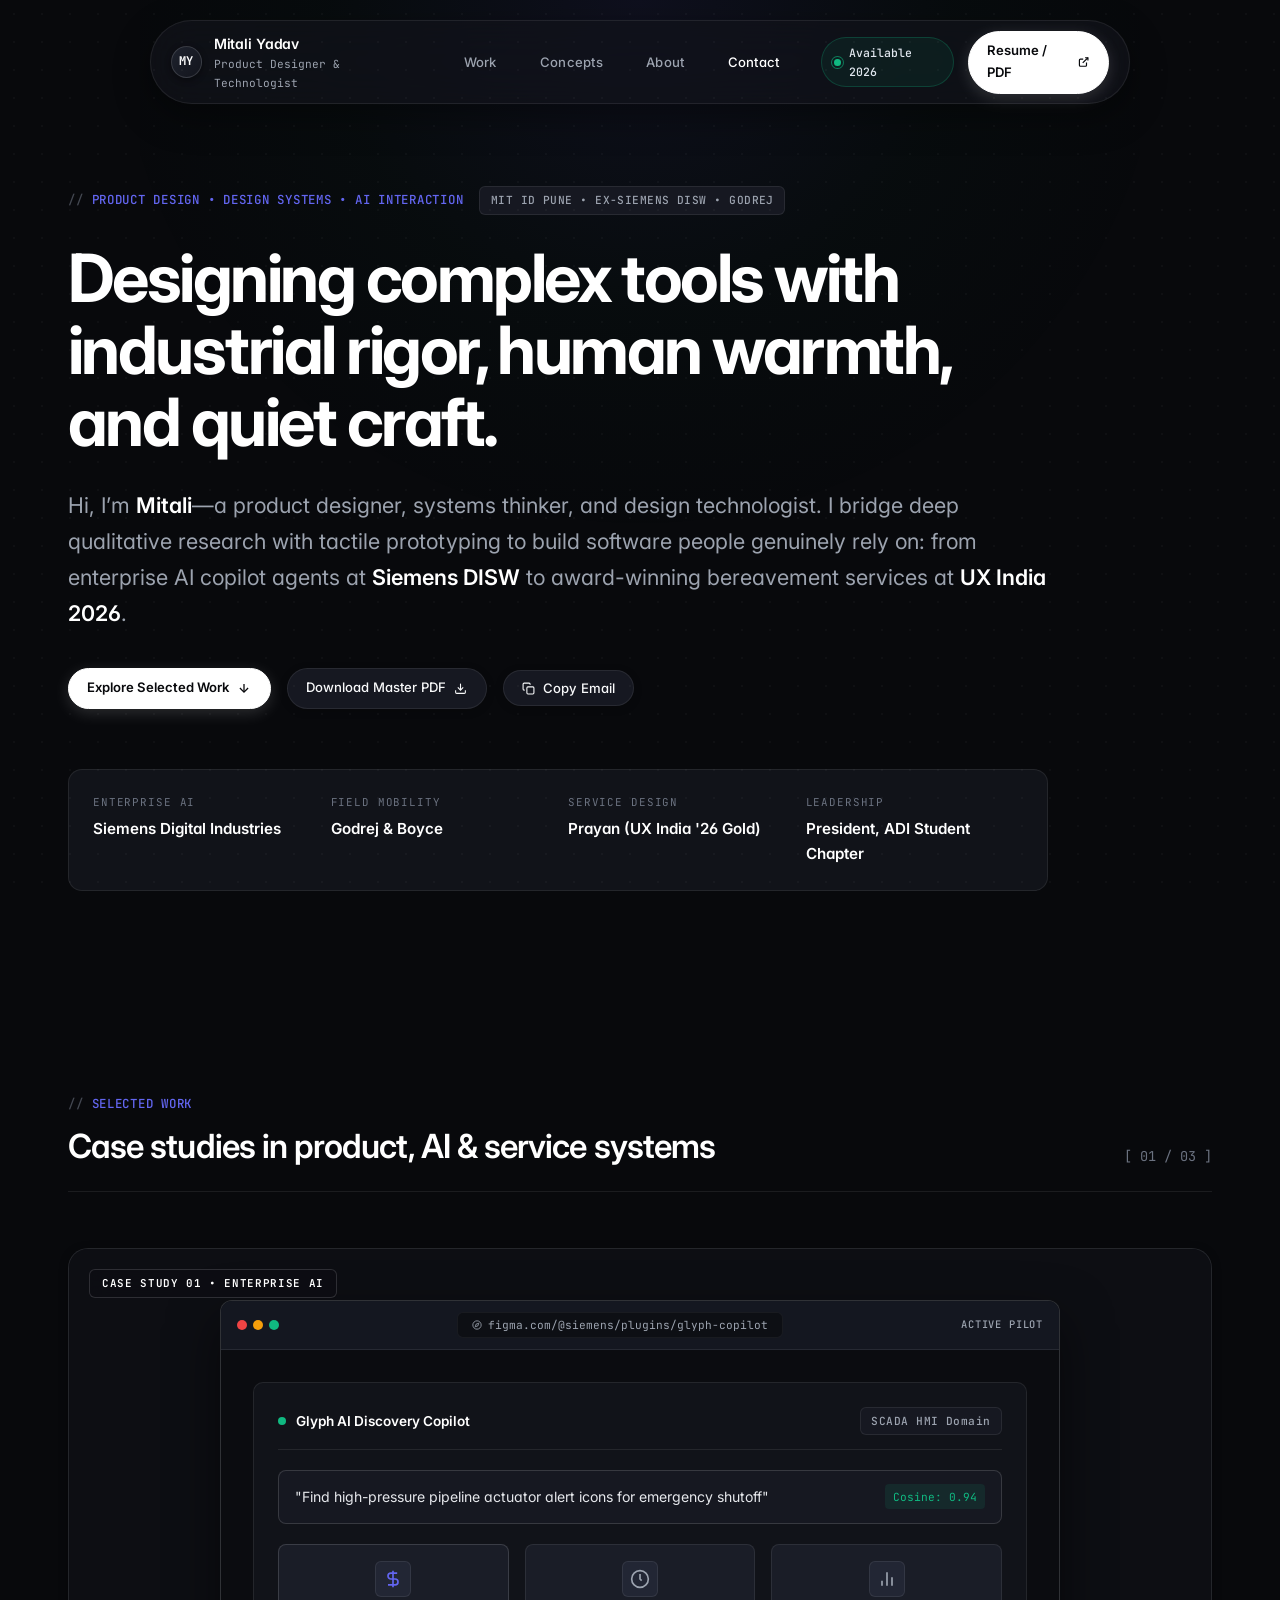
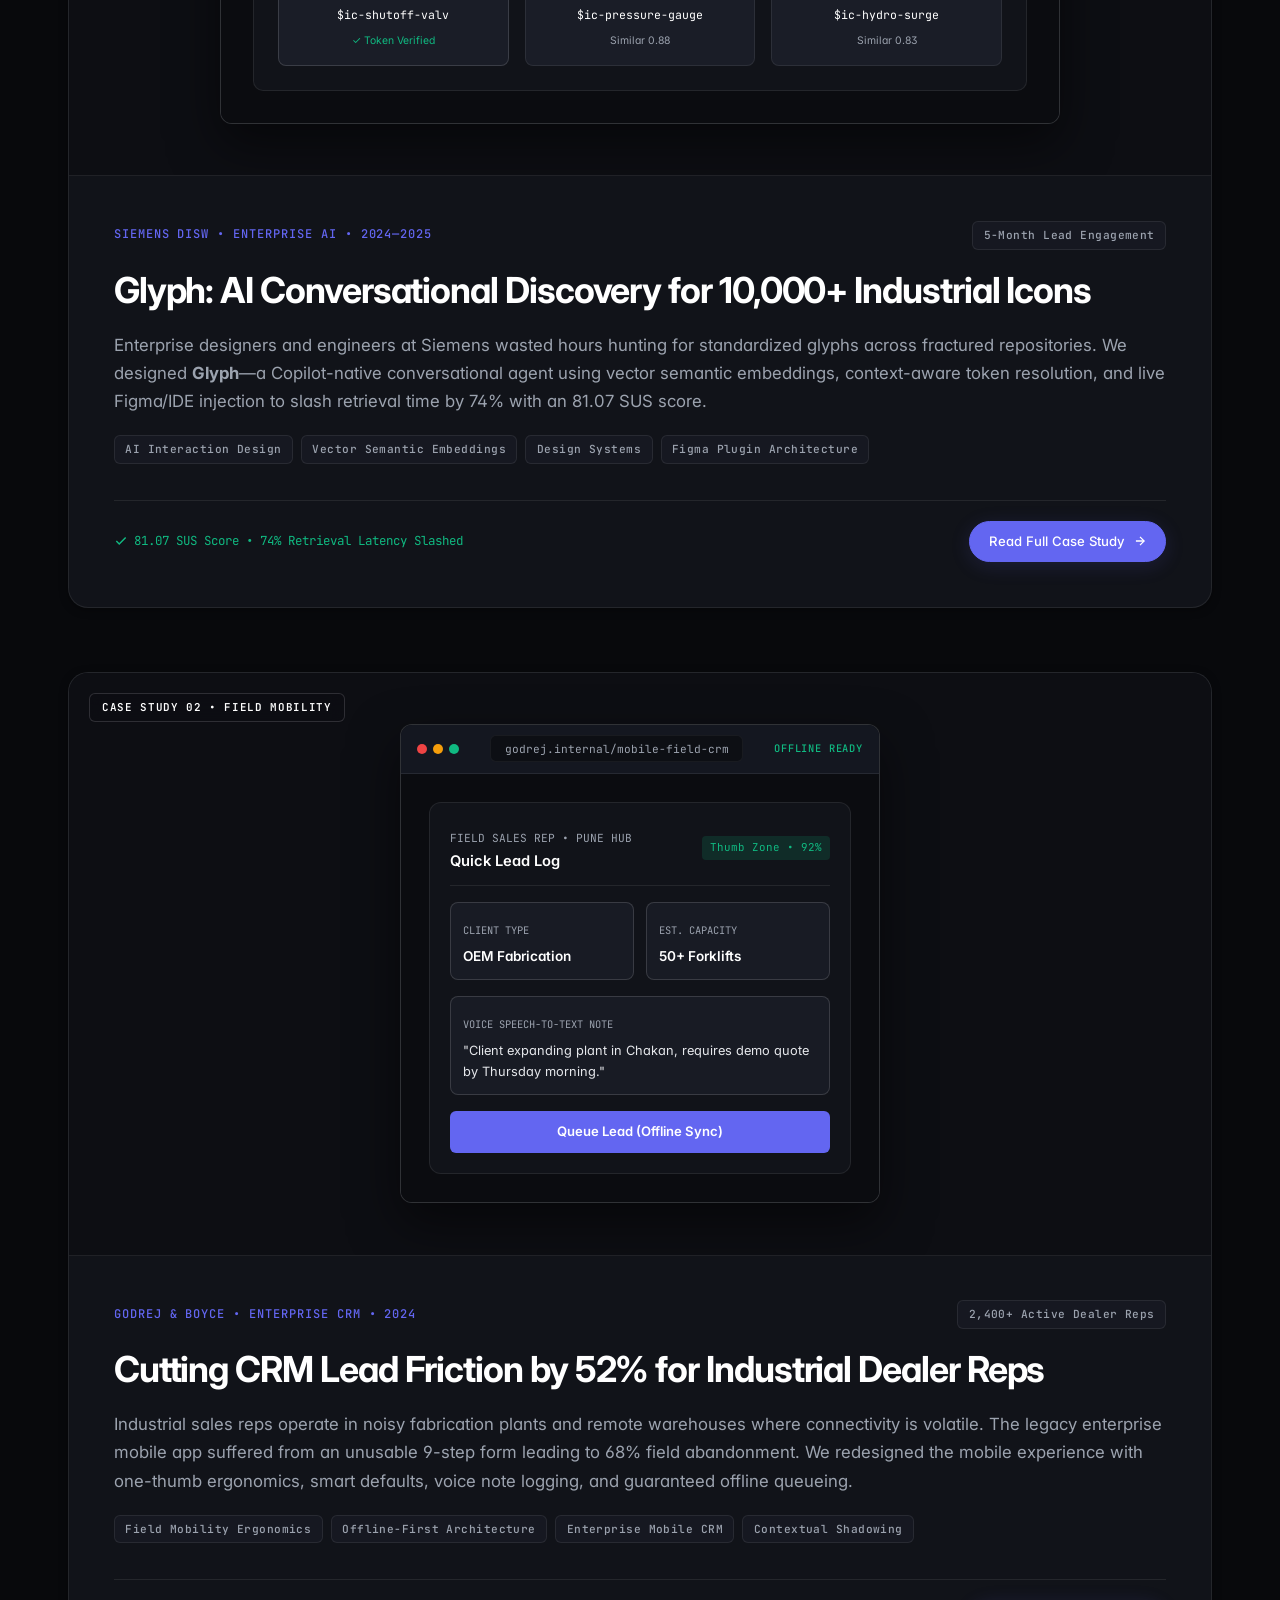
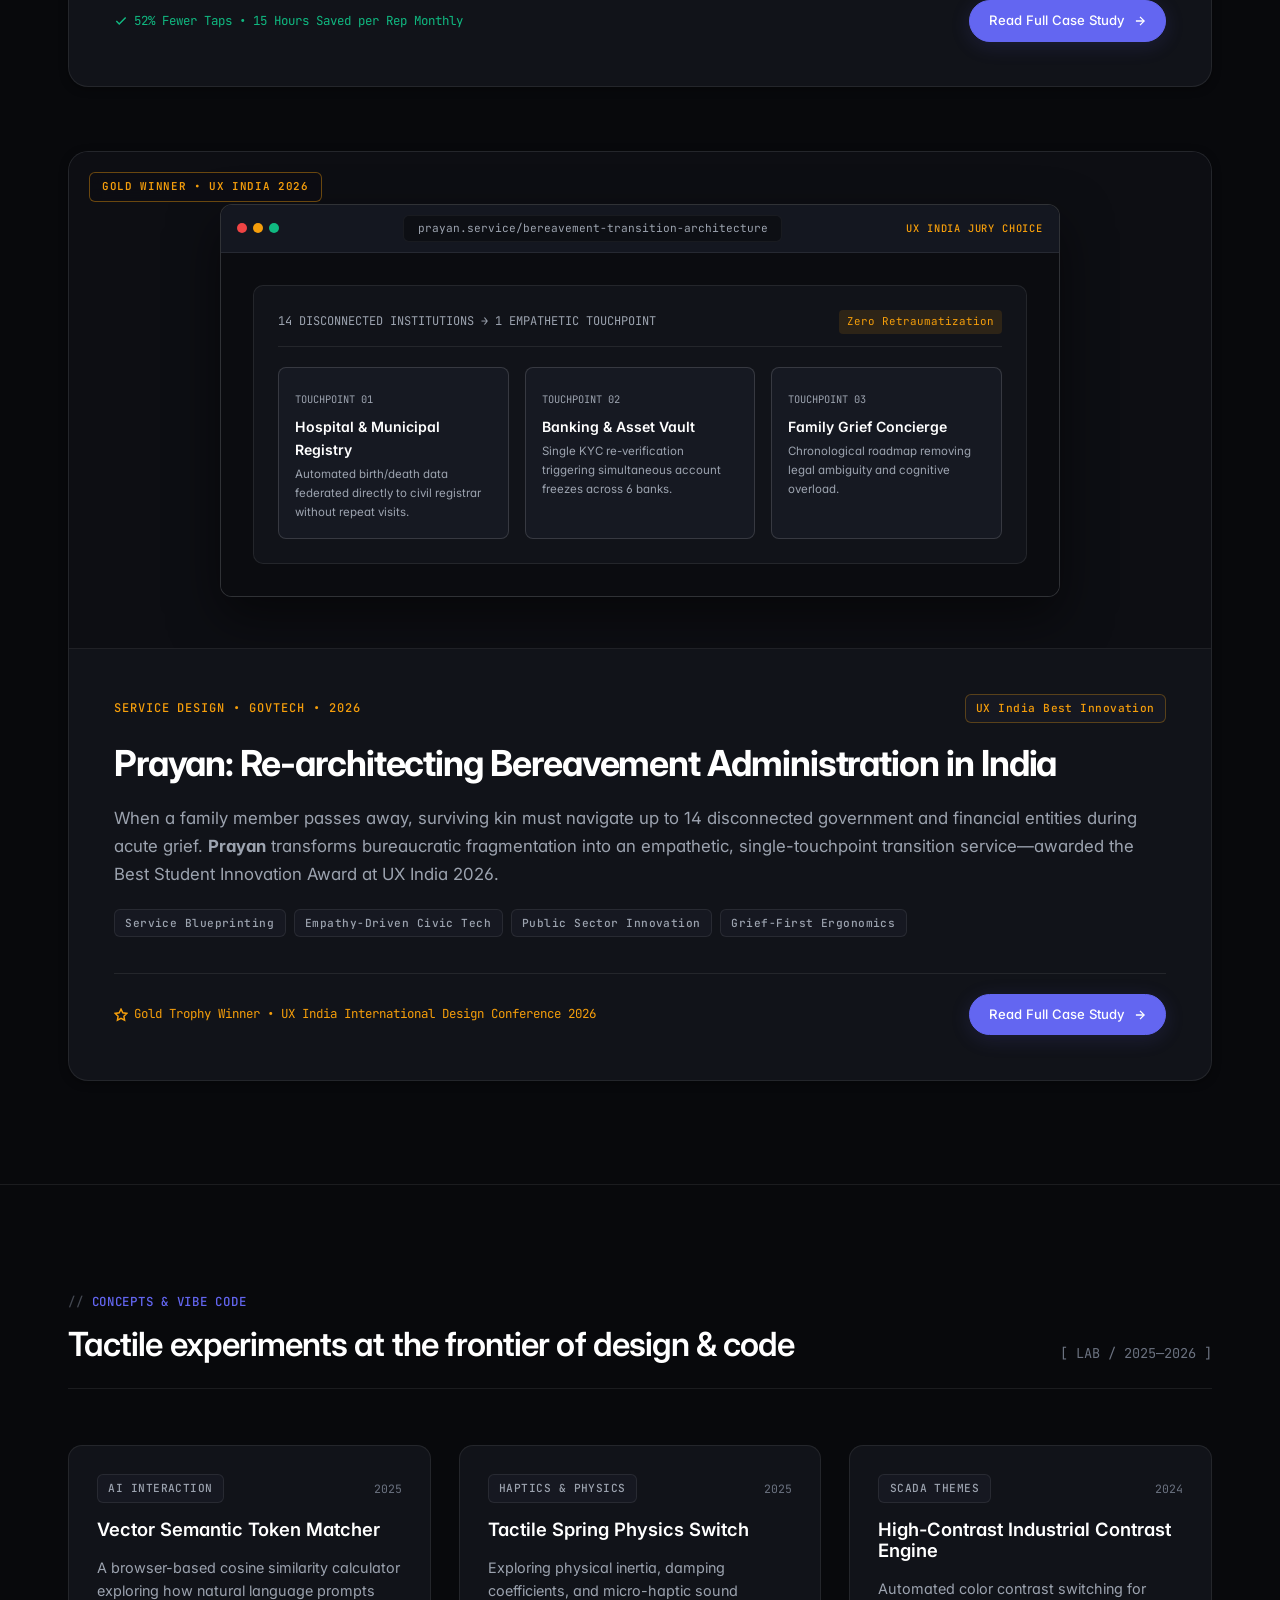
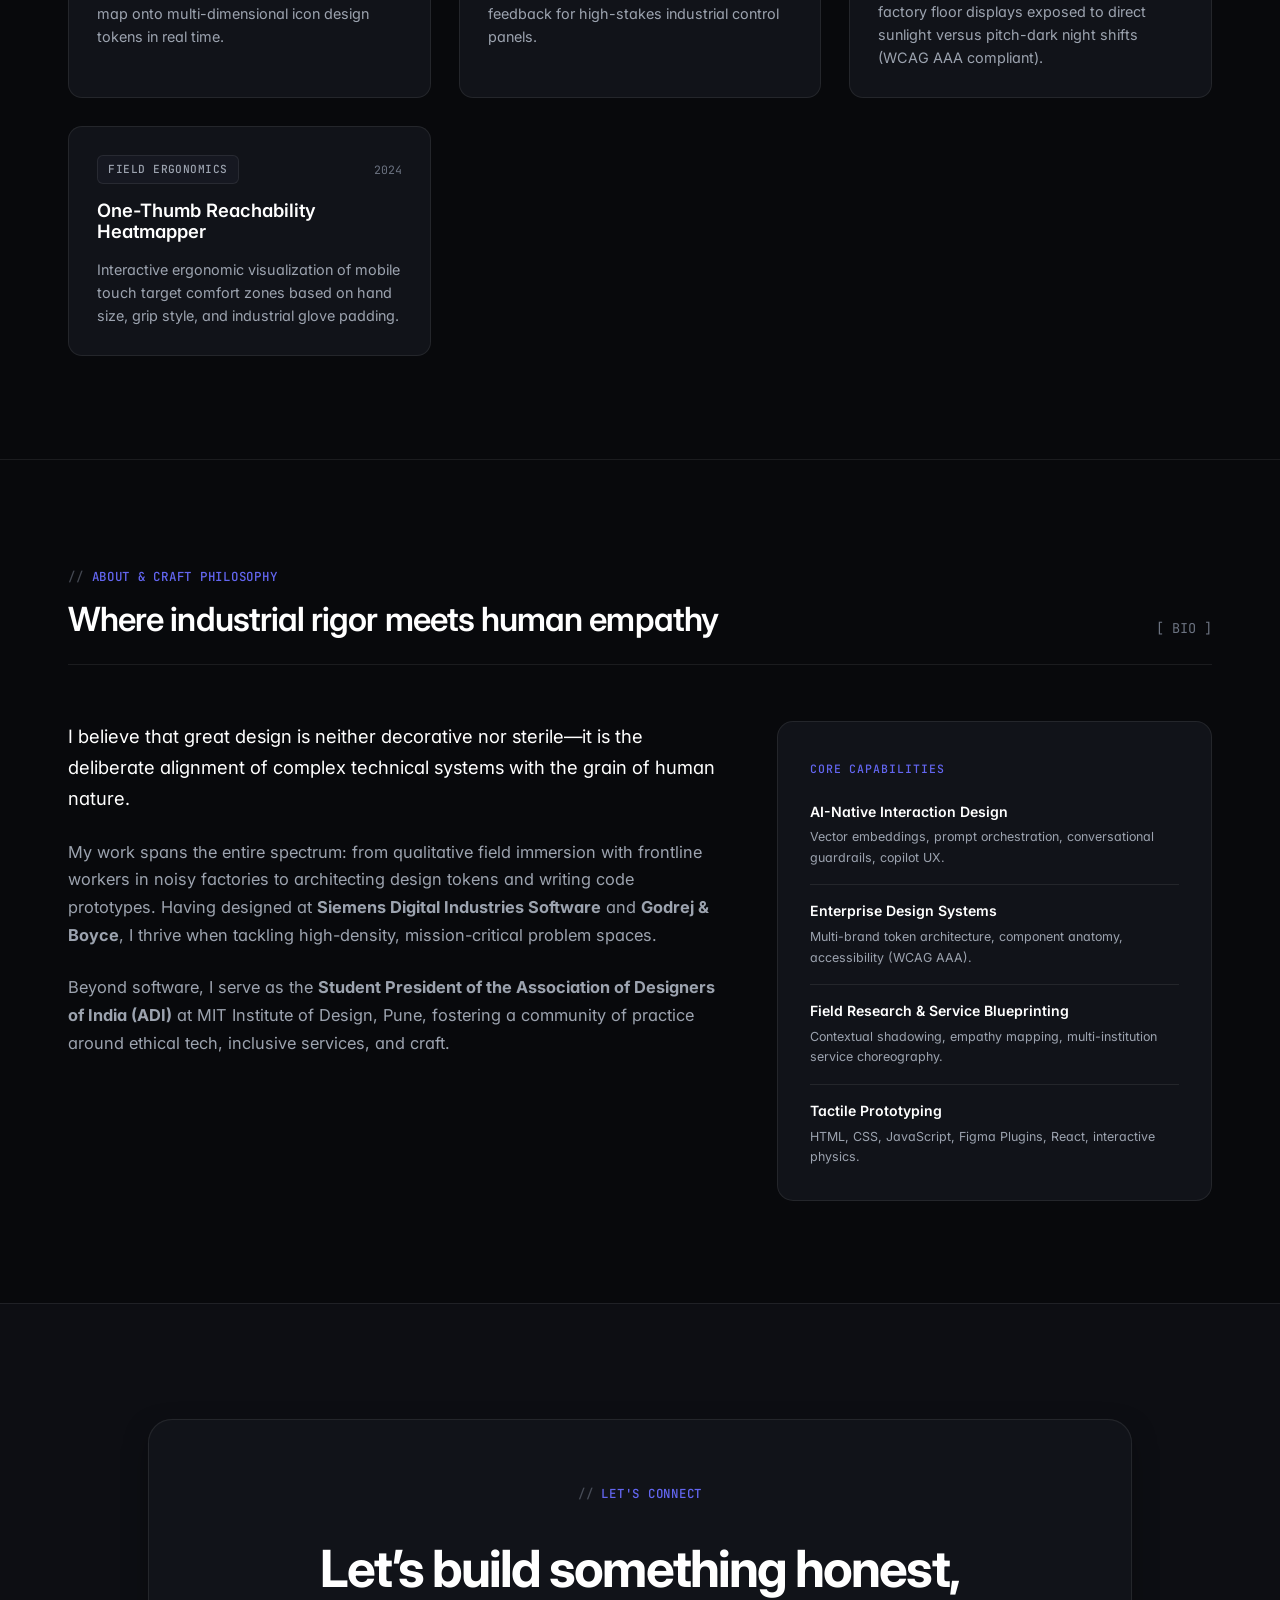
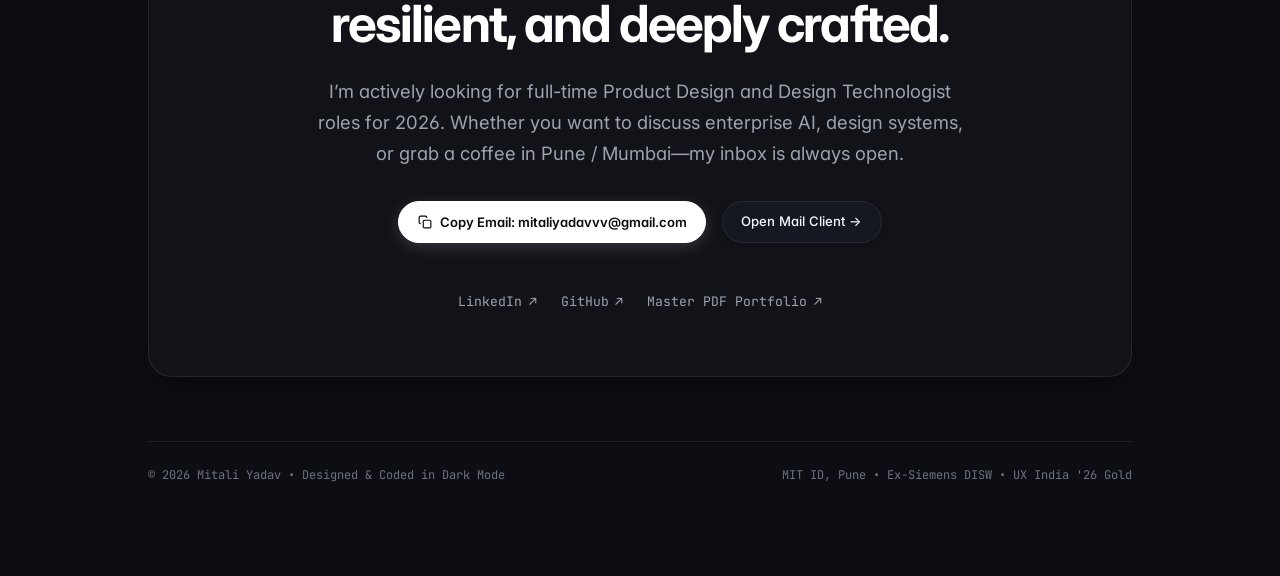
==== commit f2fd0c5c: "Revamp design system, animations, layout & case study placeholders benchmarked on Daksh Mewati & Kai" ====
--- a/index.html
+++ b/index.html
@@ -3,8 +3,8 @@
 <head>
   <meta charset="UTF-8">
   <meta name="viewport" content="width=device-width, initial-scale=1.0">
-  <title>Mitali Yadav — Product Designer & Design Technologist</title>
-  <meta name="description" content="Portfolio of Mitali Yadav — UX Designer, Design Technologist, and Storyteller. Specializing in AI-native product design, enterprise design systems, and empathetic service design.">
+  <title>Mitali Yadav — Product Designer &amp; Design Technologist</title>
+  <meta name="description" content="Portfolio of Mitali Yadav — Product Designer, Systems Thinker, and Design Technologist. Ex-Siemens DISW, Godrej, UX India '26 Gold Winner.">
   <link rel="stylesheet" href="styles.css">
   <link rel="preconnect" href="https://fonts.googleapis.com">
   <link rel="preconnect" href="https://fonts.gstatic.com" crossorigin>
@@ -12,34 +12,36 @@
 <body>
 
   <!-- ========================================================================
-       SITE HEADER / NAVIGATION
+       FLOATING PILL NAVIGATION (Daksh Mewati & Kailash B Benchmark)
        ======================================================================== -->
   <header class="site-header">
-    <div class="container nav-inner">
+    <div class="nav-inner">
       <a href="index.html" class="brand" aria-label="Mitali Yadav Home">
         <div class="brand-monogram">MY</div>
         <div class="brand-details">
           <span class="brand-name">Mitali Yadav</span>
-          <span class="brand-role">Product Designer & Technologist</span>
+          <span class="brand-role">Product Designer &amp; Technologist</span>
         </div>
       </a>
 
       <nav aria-label="Main Navigation">
         <ul class="nav-links">
           <li><a href="#work" class="nav-link active">Work</a></li>
-          <li><a href="#prototypes" class="nav-link">Vibe Code</a></li>
-          <li><a href="#curiosity" class="nav-link">Curiosities</a></li>
+          <li><a href="#concepts" class="nav-link">Concepts</a></li>
           <li><a href="#about" class="nav-link">About</a></li>
           <li><a href="#contact" class="nav-link">Contact</a></li>
         </ul>
       </nav>
 
       <div class="nav-cta-group">
-        <div class="status-pill" title="Currently open to full-time product design roles">
+        <div class="status-pill" title="Open to full-time product design roles">
           <span class="status-dot"></span>
           <span>Available 2026</span>
         </div>
-        <a href="#contact" class="btn-pill btn-pill-dark">Get in Touch</a>
+        <a href="portfolio for antigrav.pdf" target="_blank" class="btn-pill btn-pill-primary" title="Download Master Portfolio PDF">
+          <span>Resume / PDF</span>
+          <svg width="12" height="12" viewBox="0 0 24 24" fill="none" stroke="currentColor" stroke-width="2.5"><path d="M18 13v6a2 2 0 0 1-2 2H5a2 2 0 0 1-2-2V8a2 2 0 0 1 2-2h6"></path><polyline points="15 3 21 3 21 9"></polyline><line x1="10" y1="14" x2="21" y2="3"></line></svg>
+        </a>
       </div>
     </div>
   </header>
@@ -50,17 +52,10 @@
          ======================================================================== -->
     <section class="hero-section" id="hero">
       <div class="container">
-        <div class="hero-content">
+        <div class="hero-content reveal-on-scroll">
           <div class="hero-meta-strip">
-            <span class="micro-label">
-              <svg width="12" height="12" viewBox="0 0 24 24" fill="none" stroke="currentColor" stroke-width="2.5" stroke-linecap="round" stroke-linejoin="round">
-                <circle cx="12" cy="12" r="10"></circle>
-                <path d="M12 2a14.5 14.5 0 0 0 0 20 14.5 14.5 0 0 0 0-20"></path>
-                <path d="M2 12h20"></path>
-              </svg>
-              MIT ID, Pune &bull; Ex-Siemens DISW, Godrej &bull; UX India '26 Winner
-            </span>
-            <span class="micro-tag">Product Design &bull; AI Systems</span>
+            <span class="section-kicker" style="margin-bottom: 0;">PRODUCT DESIGN &bull; DESIGN SYSTEMS &bull; AI INTERACTION</span>
+            <span class="micro-tag">MIT ID PUNE &bull; EX-SIEMENS DISW &bull; GODREJ</span>
           </div>
 
           <h1 class="display-title">
@@ -69,51 +64,42 @@
 
           <p class="hero-lead-text">
             Hi, I’m <strong>Mitali</strong>—a product designer, systems thinker, and design technologist. 
-            I bridge deep qualitative research with rapid code prototyping to build software people genuinely rely on: 
-            from enterprise AI discovery agents to award-winning bereavement services.
+            I bridge deep qualitative research with tactile prototyping to build software people genuinely rely on: 
+            from enterprise AI copilot agents at <strong>Siemens DISW</strong> to award-winning bereavement services at <strong>UX India 2026</strong>.
           </p>
 
           <div class="hero-actions">
-            <a href="#work" class="btn-pill btn-pill-dark">
-              Explore Selected Work
-              <svg width="14" height="14" viewBox="0 0 24 24" fill="none" stroke="currentColor" stroke-width="2.2" stroke-linecap="round" stroke-linejoin="round">
-                <line x1="12" y1="5" x2="12" y2="19"></line>
-                <polyline points="19 12 12 19 5 12"></polyline>
-              </svg>
+            <a href="#work" class="btn-pill btn-pill-primary">
+              <span>Explore Selected Work</span>
+              <svg width="14" height="14" viewBox="0 0 24 24" fill="none" stroke="currentColor" stroke-width="2.2"><line x1="12" y1="5" x2="12" y2="19"></line><polyline points="19 12 12 19 5 12"></polyline></svg>
             </a>
-            <a href="#about" class="btn-pill">Design Philosophy</a>
+            <a href="portfolio for antigrav.pdf" target="_blank" class="btn-pill">
+              <span>Download Master PDF</span>
+              <svg width="13" height="13" viewBox="0 0 24 24" fill="none" stroke="currentColor" stroke-width="2"><path d="M21 15v4a2 2 0 0 1-2 2H5a2 2 0 0 1-2-2v-4"></path><polyline points="7 10 12 15 17 10"></polyline><line x1="12" y1="15" x2="12" y2="3"></line></svg>
+            </a>
             <button class="btn-pill" data-copy-email="mitaliyadavvv@gmail.com" title="Click to copy email address">
-              <svg width="13" height="13" viewBox="0 0 24 24" fill="none" stroke="currentColor" stroke-width="2" stroke-linecap="round" stroke-linejoin="round">
-                <rect x="9" y="9" width="13" height="13" rx="2" ry="2"></rect>
-                <path d="M5 15H4a2 2 0 0 1-2-2V4a2 2 0 0 1 2-2h9a2 2 0 0 1 2 2v1"></path>
-              </svg>
-              Copy Email
+              <svg width="13" height="13" viewBox="0 0 24 24" fill="none" stroke="currentColor" stroke-width="2"><rect x="9" y="9" width="13" height="13" rx="2" ry="2"></rect><path d="M5 15H4a2 2 0 0 1-2-2V4a2 2 0 0 1 2-2h9a2 2 0 0 1 2 2v1"></path></svg>
+              <span>Copy Email</span>
             </button>
           </div>
 
           <!-- Proof Bar -->
           <div class="experience-proof-bar">
-            <div class="proof-group">
-              <div class="proof-item">
-                <span class="proof-label">Enterprise Experience</span>
-                <span class="proof-val">Siemens Digital Industries</span>
-              </div>
-              <div class="proof-item">
-                <span class="proof-label">Field Mobility</span>
-                <span class="proof-val">Godrej &amp; Boyce</span>
-              </div>
-              <div class="proof-item">
-                <span class="proof-label">Service Design</span>
-                <span class="proof-val">Prayan (UX India '26 Winner)</span>
-              </div>
-              <div class="proof-item">
-                <span class="proof-label">Leadership</span>
-                <span class="proof-val">Student President, ADI</span>
-              </div>
-            </div>
             <div class="proof-item">
-              <span class="proof-label">Core Specialism</span>
-              <span class="proof-val">AI UX &bull; Design Systems &bull; Service Craft</span>
+              <span class="proof-label">Enterprise AI</span>
+              <span class="proof-val">Siemens Digital Industries</span>
+            </div>
+            <div class="proof-item">
+              <span class="proof-label">Field Mobility</span>
+              <span class="proof-val">Godrej &amp; Boyce</span>
+            </div>
+            <div class="proof-item">
+              <span class="proof-label">Service Design</span>
+              <span class="proof-val">Prayan (UX India '26 Gold)</span>
+            </div>
+            <div class="proof-item">
+              <span class="proof-label">Leadership</span>
+              <span class="proof-val">President, ADI Student Chapter</span>
             </div>
           </div>
         </div>
@@ -121,612 +107,480 @@
     </section>
 
     <!-- ========================================================================
-         SELECTED WORK SHOWCASES
+         SELECTED WORK (Kailash B & Daksh Mewati Style)
          ======================================================================== -->
     <section class="section-spacing" id="work">
       <div class="container">
-        <div class="section-header-block">
-          <div class="section-header-left">
-            <span class="micro-label">Selected Projects &bull; 2024—2026</span>
-            <h2 class="section-title">High-craft product &amp; service architecture</h2>
+        <div class="section-header-block reveal-on-scroll">
+          <div>
+            <span class="section-kicker">SELECTED WORK</span>
+            <h2 class="section-title">Case studies in product, AI &amp; service systems</h2>
           </div>
           <span class="section-counter">[ 01 / 03 ]</span>
         </div>
 
         <div class="work-grid">
+          
           <!-- ================= PROJECT 01: GLYPH / SIEMENS DISW ================= -->
-          <article class="work-card">
+          <article class="work-card reveal-on-scroll">
             <div class="work-card-media">
               <div class="craft-badge">CASE STUDY 01 &bull; ENTERPRISE AI</div>
-              
-              <!-- Tactile Interactive UI Mockup: Glyph Desktop Copilot -->
-              <div class="mockup-canvas" style="max-width: 780px;">
+
+              <!-- Interactive Tactile UI Mockup: Glyph Desktop Copilot -->
+              <div class="mockup-canvas" style="max-width: 840px;">
                 <div class="mockup-header-bar">
                   <div class="mockup-controls">
-                    <span class="mockup-dot" style="background:#E85D4E;"></span>
-                    <span class="mockup-dot" style="background:#F4BF4F;"></span>
-                    <span class="mockup-dot" style="background:#61C554;"></span>
+                    <span class="mockup-dot" style="background:#EF4444;"></span>
+                    <span class="mockup-dot" style="background:#F59E0B;"></span>
+                    <span class="mockup-dot" style="background:#10B981;"></span>
                   </div>
                   <div class="mockup-address">
-                    <svg width="10" height="10" viewBox="0 0 24 24" fill="none" stroke="currentColor" stroke-width="2"><circle cx="11" cy="11" r="8"></circle><line x1="21" y1="21" x2="16.65" y2="16.65"></line></svg>
-                    siemens.design/glyph/copilot-discovery
-                  </div>
-                  <span style="font-family: var(--font-mono); font-size: 0.65rem; color: var(--ink-secondary);">v2.4 &bull; LIVE</span>
-                </div>
-
-                <div class="mockup-body" style="background: #FAF9F6; padding: 1.5rem;">
-                  <!-- Mockup Inner App -->
-                  <div style="background: #FFFFFF; border: 1px solid var(--stroke-hairline); border-radius: 8px; padding: 1rem; box-shadow: var(--shadow-sm);">
-                    <!-- Search Input Bar -->
-                    <div style="display: flex; align-items: center; justify-content: space-between; padding: 0.65rem 0.9rem; background: #F5F4EE; border: 1px solid #E2E1DA; border-radius: 6px; margin-bottom: 1rem;">
+                    <svg width="10" height="10" viewBox="0 0 24 24" fill="none" stroke="currentColor" stroke-width="2"><circle cx="12" cy="12" r="10"></circle><polygon points="16.24 7.76 14.12 14.12 7.76 16.24 9.88 9.88 16.24 7.76"></polygon></svg>
+                    figma.com/@siemens/plugins/glyph-copilot
+                  </div>
+                  <span class="micro-label" style="font-size: 0.65rem; color: #9CA3AF;">ACTIVE PILOT</span>
+                </div>
+                
+                <div class="mockup-body" style="padding: 2rem;">
+                  <!-- App Interior Mockup -->
+                  <div style="background: #111319; border: 1px solid var(--stroke-hairline); border-radius: 10px; padding: 1.5rem; display: flex; flex-direction: column; gap: 1.25rem;">
+                    
+                    <div style="display: flex; justify-content: space-between; align-items: center; border-bottom: 1px solid var(--stroke-hairline); padding-bottom: 0.85rem;">
                       <div style="display: flex; align-items: center; gap: 0.6rem;">
-                        <span style="display: inline-block; width: 8px; height: 8px; border-radius: 50%; background: #10B981;"></span>
-                        <span style="font-size: 0.85rem; font-weight: 500; color: #141414;">"Find an industrial actuator icon with active pressure telemetry"</span>
-                      </div>
-                      <span style="font-family: var(--font-mono); font-size: 0.68rem; color: #706E6B; background: #FFFFFF; padding: 0.15rem 0.4rem; border-radius: 4px; border: 1px solid #E5E5E0;">⌘K</span>
-                    </div>
-
-                    <!-- Discovered Matches Grid -->
-                    <div style="display: grid; grid-template-columns: repeat(4, 1fr); gap: 0.75rem;">
-                      <!-- Icon Match 1 -->
-                      <div style="border: 1px solid #141414; border-radius: 6px; padding: 0.85rem; background: #FFFFFF; display: flex; flex-direction: column; align-items: center; gap: 0.5rem; position: relative;">
-                        <span style="position: absolute; top: 4px; right: 4px; font-family: var(--font-mono); font-size: 0.58rem; background: #141414; color: #FFF; padding: 0.1rem 0.3rem; border-radius: 3px;">98% MATCH</span>
-                        <div style="width: 36px; height: 36px; display: grid; place-items: center; color: #141414;">
-                          <svg width="24" height="24" viewBox="0 0 24 24" fill="none" stroke="currentColor" stroke-width="2" stroke-linecap="round" stroke-linejoin="round">
-                            <rect x="2" y="4" width="20" height="16" rx="2"></rect>
-                            <path d="M10 4v4"></path>
-                            <path d="M2 8h20"></path>
-                            <circle cx="12" cy="14" r="2"></circle>
-                          </svg>
+                        <span style="width: 8px; height: 8px; border-radius: 50%; background: #10B981;"></span>
+                        <span style="font-size: 0.85rem; font-weight: 600; color: #FFF;">Glyph AI Discovery Copilot</span>
+                      </div>
+                      <span class="micro-tag">SCADA HMI Domain</span>
+                    </div>
+
+                    <div style="background: #161821; border: 1px solid var(--stroke-subtle); border-radius: 8px; padding: 0.85rem 1rem; display: flex; justify-content: space-between; align-items: center;">
+                      <span style="font-size: 0.88rem; color: #E5E7EB; font-family: var(--font-sans);">
+                        "Find high-pressure pipeline actuator alert icons for emergency shutoff"
+                      </span>
+                      <span style="font-family: var(--font-mono); font-size: 0.7rem; color: #10B981; background: rgba(16,185,129,0.1); padding: 0.2rem 0.5rem; border-radius: 4px;">Cosine: 0.94</span>
+                    </div>
+
+                    <div style="display: grid; grid-template-columns: repeat(3, 1fr); gap: 1rem;">
+                      <div style="background: #1A1D27; border: 1px solid var(--stroke-subtle); border-radius: 8px; padding: 1rem; text-align: center; display: flex; flex-direction: column; align-items: center; gap: 0.5rem;">
+                        <div style="width: 36px; height: 36px; background: #222634; border-radius: 6px; display: grid; place-items: center; border: 1px solid var(--stroke-hairline);">
+                          <svg width="20" height="20" viewBox="0 0 24 24" fill="none" stroke="#6366F1" stroke-width="2"><path d="M12 2v20"></path><path d="M17 5H9.5a3.5 3.5 0 0 0 0 7h5a3.5 3.5 0 0 1 0 7H6"></path></svg>
                         </div>
-                        <span style="font-family: var(--font-mono); font-size: 0.68rem; font-weight: 600;">actuator-gauge</span>
-                        <span style="font-size: 0.62rem; color: #706E6B;">Tokens: 16px, 24px, 32px</span>
-                      </div>
-
-                      <!-- Icon Match 2 -->
-                      <div style="border: 1px solid var(--stroke-hairline); border-radius: 6px; padding: 0.85rem; background: #FAF9F6; display: flex; flex-direction: column; align-items: center; gap: 0.5rem;">
-                        <div style="width: 36px; height: 36px; display: grid; place-items: center; color: #525252;">
-                          <svg width="24" height="24" viewBox="0 0 24 24" fill="none" stroke="currentColor" stroke-width="2" stroke-linecap="round" stroke-linejoin="round">
-                            <path d="M12 2v20"></path>
-                            <path d="M17 5H9.5a3.5 3.5 0 0 0 0 7h5a3.5 3.5 0 0 1 0 7H6"></path>
-                          </svg>
+                        <span style="font-family: var(--font-mono); font-size: 0.72rem; color: #FFF;">$ic-shutoff-valv</span>
+                        <span style="font-size: 0.65rem; color: #10B981;">&check; Token Verified</span>
+                      </div>
+
+                      <div style="background: #1A1D27; border: 1px solid var(--stroke-hairline); border-radius: 8px; padding: 1rem; text-align: center; display: flex; flex-direction: column; align-items: center; gap: 0.5rem;">
+                        <div style="width: 36px; height: 36px; background: #222634; border-radius: 6px; display: grid; place-items: center; border: 1px solid var(--stroke-hairline);">
+                          <svg width="20" height="20" viewBox="0 0 24 24" fill="none" stroke="#9CA3AF" stroke-width="2"><circle cx="12" cy="12" r="10"></circle><polyline points="12 6 12 12 14 14"></polyline></svg>
                         </div>
-                        <span style="font-family: var(--font-mono); font-size: 0.68rem; font-weight: 500;">pressure-valve</span>
-                        <span style="font-size: 0.62rem; color: #706E6B;">Industrial UI &bull; 24px</span>
-                      </div>
-
-                      <!-- Icon Match 3 -->
-                      <div style="border: 1px solid var(--stroke-hairline); border-radius: 6px; padding: 0.85rem; background: #FAF9F6; display: flex; flex-direction: column; align-items: center; gap: 0.5rem;">
-                        <div style="width: 36px; height: 36px; display: grid; place-items: center; color: #525252;">
-                          <svg width="24" height="24" viewBox="0 0 24 24" fill="none" stroke="currentColor" stroke-width="2" stroke-linecap="round" stroke-linejoin="round">
-                            <circle cx="12" cy="12" r="10"></circle>
-                            <polyline points="12 6 12 12 14 14"></polyline>
-                          </svg>
+                        <span style="font-family: var(--font-mono); font-size: 0.72rem; color: #FFF;">$ic-pressure-gauge</span>
+                        <span style="font-size: 0.65rem; color: #9CA3AF;">Similar 0.88</span>
+                      </div>
+
+                      <div style="background: #1A1D27; border: 1px solid var(--stroke-hairline); border-radius: 8px; padding: 1rem; text-align: center; display: flex; flex-direction: column; align-items: center; gap: 0.5rem;">
+                        <div style="width: 36px; height: 36px; background: #222634; border-radius: 6px; display: grid; place-items: center; border: 1px solid var(--stroke-hairline);">
+                          <svg width="20" height="20" viewBox="0 0 24 24" fill="none" stroke="#9CA3AF" stroke-width="2"><path d="M18 20V10"></path><path d="M12 20V4"></path><path d="M6 20v-6"></path></svg>
                         </div>
-                        <span style="font-family: var(--font-mono); font-size: 0.68rem; font-weight: 500;">telemetry-pulse</span>
-                        <span style="font-size: 0.62rem; color: #706E6B;">Sensor Stream</span>
-                      </div>
-
-                      <!-- Icon Match 4 -->
-                      <div style="border: 1px solid var(--stroke-hairline); border-radius: 6px; padding: 0.85rem; background: #FAF9F6; display: flex; flex-direction: column; align-items: center; gap: 0.5rem;">
-                        <div style="width: 36px; height: 36px; display: grid; place-items: center; color: #525252;">
-                          <svg width="24" height="24" viewBox="0 0 24 24" fill="none" stroke="currentColor" stroke-width="2" stroke-linecap="round" stroke-linejoin="round">
-                            <path d="M18 20V10"></path>
-                            <path d="M12 20V4"></path>
-                            <path d="M6 20v-6"></path>
-                          </svg>
-                        </div>
-                        <span style="font-family: var(--font-mono); font-size: 0.68rem; font-weight: 500;">flow-regulator</span>
-                        <span style="font-size: 0.62rem; color: #706E6B;">SCADA Metric</span>
-                      </div>
-                    </div>
+                        <span style="font-family: var(--font-mono); font-size: 0.72rem; color: #FFF;">$ic-hydro-surge</span>
+                        <span style="font-size: 0.65rem; color: #9CA3AF;">Similar 0.83</span>
+                      </div>
+                    </div>
+
                   </div>
                 </div>
               </div>
             </div>
 
             <div class="work-card-content">
-              <div class="work-card-info">
-                <span class="micro-label">SIEMENS DIGITAL INDUSTRIES SOFTWARE &bull; AI AGENT &bull; 2024—2025</span>
-                <h3 class="work-card-title">
-                  Glyph: Transforming 10,000+ Enterprise Icons into Conversational Discovery
-                </h3>
-                <p class="work-card-desc">
-                  At Siemens DISW, product designers and frontend engineers lost hours looking for standardized design system glyphs across fragmented repositories. We designed Glyph—a Copilot-native conversational agent using vector semantic search and token context awareness.
-                </p>
-                <div style="margin-top: 0.5rem;">
-                  <a href="glyph.html" class="link-arrow">
-                    Read Editorial Case Study
-                    <svg width="15" height="15" viewBox="0 0 24 24" fill="none" stroke="currentColor" stroke-width="2.2"><path d="M5 12h14"></path><path d="M12 5l7 7-7 7"></path></svg>
-                  </a>
-                </div>
-              </div>
-
-              <div class="work-card-metrics">
-                <div class="metrics-row">
-                  <div class="metric-item">
-                    <span class="metric-number">81.07</span>
-                    <span class="metric-label">SUS Usability Score</span>
-                  </div>
-                  <div class="metric-item">
-                    <span class="metric-number">74%</span>
-                    <span class="metric-label">Search Time Saved</span>
-                  </div>
-                  <div class="metric-item">
-                    <span class="metric-number">400+</span>
-                    <span class="metric-label">Engineers &amp; Designers</span>
-                  </div>
-                  <div class="metric-item">
-                    <span class="metric-number">Zero</span>
-                    <span class="metric-label">Figma Duplicate Bloat</span>
-                  </div>
-                </div>
+              <div class="project-meta-row">
+                <span class="project-specs-line">SIEMENS DISW &bull; ENTERPRISE AI &bull; 2024—2025</span>
+                <span class="micro-tag">5-Month Lead Engagement</span>
+              </div>
+
+              <h3 class="work-card-title">
+                Glyph: AI Conversational Discovery for 10,000+ Industrial Icons
+              </h3>
+
+              <p class="work-card-desc">
+                Enterprise designers and engineers at Siemens wasted hours hunting for standardized glyphs across fractured repositories. 
+                We designed <strong>Glyph</strong>—a Copilot-native conversational agent using vector semantic embeddings, 
+                context-aware token resolution, and live Figma/IDE injection to slash retrieval time by 74% with an 81.07 SUS score.
+              </p>
+
+              <div class="work-card-tags">
+                <span class="micro-tag">AI Interaction Design</span>
+                <span class="micro-tag">Vector Semantic Embeddings</span>
+                <span class="micro-tag">Design Systems</span>
+                <span class="micro-tag">Figma Plugin Architecture</span>
+              </div>
+
+              <div class="work-card-footer">
+                <div class="metric-pill">
+                  <svg width="14" height="14" viewBox="0 0 24 24" fill="none" stroke="currentColor" stroke-width="2.5"><polyline points="20 6 9 17 4 12"></polyline></svg>
+                  <span>81.07 SUS Score &bull; 74% Retrieval Latency Slashed</span>
+                </div>
+                <a href="glyph.html" class="btn-pill btn-pill-indigo">
+                  <span>Read Full Case Study</span>
+                  <svg width="14" height="14" viewBox="0 0 24 24" fill="none" stroke="currentColor" stroke-width="2.2"><path d="M5 12h14"></path><path d="M12 5l7 7-7 7"></path></svg>
+                </a>
               </div>
             </div>
           </article>
 
-          <!-- ================= PROJECT 02: PRAYAN ================= -->
-          <article class="work-card">
+          <!-- ================= PROJECT 02: GODREJ & BOYCE ================= -->
+          <article class="work-card reveal-on-scroll">
             <div class="work-card-media">
-              <div class="craft-badge">CASE STUDY 02 &bull; SERVICE DESIGN &bull; BEST INNOVATION AWARD</div>
-              
-              <!-- Tactile Service Slate Mockup -->
-              <div class="document-slate">
-                <div style="display: flex; justify-content: space-between; align-items: flex-start; margin-bottom: 1.75rem; border-bottom: 1px solid var(--stroke-hairline); padding-bottom: 1.25rem;">
-                  <div>
-                    <span class="micro-label" style="color: var(--accent-terracotta);">PRAYAN POST-LOSS TRANSITION PROTOCOL</span>
-                    <h4 style="font-size: 1.35rem; font-weight: 600; margin-top: 0.35rem; letter-spacing: -0.02em;">Grief-First Administrative Journey</h4>
-                  </div>
-                  <div style="text-align: right;">
-                    <span class="micro-tag" style="background: rgba(200, 90, 50, 0.08); border-color: rgba(200, 90, 50, 0.2); color: #C85A32;">UX INDIA 2026</span>
-                  </div>
-                </div>
-
-                <div style="display: grid; grid-template-columns: 1fr 1fr; gap: 1.5rem;">
-                  <!-- Stage 1 -->
-                  <div style="background: #FAF9F6; border: 1px solid var(--stroke-hairline); padding: 1.25rem; border-radius: 8px;">
-                    <div style="display: flex; align-items: center; justify-content: space-between; margin-bottom: 0.75rem;">
-                      <span style="font-family: var(--font-mono); font-size: 0.7rem; font-weight: 600; color: #141414;">STAGE 01 &bull; DAYS 1—7</span>
-                      <span style="font-size: 0.65rem; color: #10B981; font-weight: 600;">COMPASSION BUFFER</span>
-                    </div>
-                    <p style="font-size: 0.85rem; color: #525252; line-height: 1.5;">
-                      Automatic statutory freeze of auto-debits, death registration single-window dispatch, and zero non-urgent bank summons.
-                    </p>
-                  </div>
-
-                  <!-- Stage 2 -->
-                  <div style="background: #FAF9F6; border: 1px solid var(--stroke-hairline); padding: 1.25rem; border-radius: 8px;">
-                    <div style="display: flex; align-items: center; justify-content: space-between; margin-bottom: 0.75rem;">
-                      <span style="font-family: var(--font-mono); font-size: 0.7rem; font-weight: 600; color: #141414;">STAGE 02 &bull; DAYS 8—30</span>
-                      <span style="font-size: 0.65rem; color: #706E6B; font-weight: 600;">DIGITAL DOSSIER</span>
-                    </div>
-                    <p style="font-size: 0.85rem; color: #525252; line-height: 1.5;">
-                      Unified beneficiary affidavit generator. One physical legal packet verified by court-notary courier service.
-                    </p>
+              <div class="craft-badge">CASE STUDY 02 &bull; FIELD MOBILITY</div>
+
+              <!-- Mobile Interface Preview Mockup -->
+              <div class="mockup-canvas" style="max-width: 480px;">
+                <div class="mockup-header-bar">
+                  <div class="mockup-controls">
+                    <span class="mockup-dot" style="background:#EF4444;"></span>
+                    <span class="mockup-dot" style="background:#F59E0B;"></span>
+                    <span class="mockup-dot" style="background:#10B981;"></span>
+                  </div>
+                  <div class="mockup-address">
+                    godrej.internal/mobile-field-crm
+                  </div>
+                  <span class="micro-label" style="font-size: 0.65rem; color: #10B981;">OFFLINE READY</span>
+                </div>
+
+                <div class="mockup-body" style="padding: 1.75rem;">
+                  <div style="background: #111319; border: 1px solid var(--stroke-hairline); border-radius: 12px; padding: 1.25rem; display: flex; flex-direction: column; gap: 1rem;">
+                    
+                    <div style="display: flex; justify-content: space-between; align-items: center; border-bottom: 1px solid var(--stroke-hairline); padding-bottom: 0.75rem;">
+                      <div>
+                        <span style="font-size: 0.7rem; color: var(--ink-secondary); font-family: var(--font-mono);">FIELD SALES REP &bull; PUNE HUB</span>
+                        <div style="font-size: 0.92rem; font-weight: 600; color: #FFF;">Quick Lead Log</div>
+                      </div>
+                      <span style="background: rgba(16,185,129,0.15); color: #10B981; font-family: var(--font-mono); font-size: 0.68rem; padding: 0.2rem 0.5rem; border-radius: 4px;">Thumb Zone &bull; 92%</span>
+                    </div>
+
+                    <!-- Single Thumb Quick Action Bar -->
+                    <div style="display: grid; grid-template-columns: 1fr 1fr; gap: 0.75rem;">
+                      <div style="background: #181B24; border: 1px solid var(--stroke-subtle); border-radius: 8px; padding: 0.75rem;">
+                        <span style="font-family: var(--font-mono); font-size: 0.65rem; color: #9CA3AF;">CLIENT TYPE</span>
+                        <div style="font-size: 0.85rem; font-weight: 600; color: #FFF; margin-top: 0.2rem;">OEM Fabrication</div>
+                      </div>
+                      <div style="background: #181B24; border: 1px solid var(--stroke-subtle); border-radius: 8px; padding: 0.75rem;">
+                        <span style="font-family: var(--font-mono); font-size: 0.65rem; color: #9CA3AF;">EST. CAPACITY</span>
+                        <div style="font-size: 0.85rem; font-weight: 600; color: #FFF; margin-top: 0.2rem;">50+ Forklifts</div>
+                      </div>
+                    </div>
+
+                    <div style="background: #181B24; border: 1px solid var(--stroke-subtle); border-radius: 8px; padding: 0.75rem;">
+                      <span style="font-family: var(--font-mono); font-size: 0.65rem; color: #9CA3AF;">VOICE SPEECH-TO-TEXT NOTE</span>
+                      <p style="font-size: 0.8rem; color: #E5E7EB; margin-top: 0.25rem;">"Client expanding plant in Chakan, requires demo quote by Thursday morning."</p>
+                    </div>
+
+                    <div style="display: flex; gap: 0.5rem;">
+                      <div style="flex: 1; background: #6366F1; color: #FFF; padding: 0.65rem; border-radius: 6px; text-align: center; font-size: 0.82rem; font-weight: 600;">
+                        Queue Lead (Offline Sync)
+                      </div>
+                    </div>
+
                   </div>
                 </div>
               </div>
             </div>
 
             <div class="work-card-content">
-              <div class="work-card-info">
-                <span class="micro-label">UX INDIA 2026 &bull; SERVICE DESIGN &bull; LEGAL TECH</span>
-                <h3 class="work-card-title">
-                  Prayan: Re-architecting Bereavement Administration for Grieving Families
-                </h3>
-                <p class="work-card-desc">
-                  When a family member passes away in India, surviving kin must navigate up to 14 disconnected government and financial entities during acute grief. Prayan was designed as a human-centered, grief-paced public service system.
-                </p>
-                <div style="margin-top: 0.5rem;">
-                  <a href="prayan.html" class="link-arrow">
-                    Read Editorial Case Study
-                    <svg width="15" height="15" viewBox="0 0 24 24" fill="none" stroke="currentColor" stroke-width="2.2"><path d="M5 12h14"></path><path d="M12 5l7 7-7 7"></path></svg>
-                  </a>
-                </div>
-              </div>
-
-              <div class="work-card-metrics">
-                <div class="metrics-row">
-                  <div class="metric-item">
-                    <span class="metric-number">14&rarr;1</span>
-                    <span class="metric-label">Offices Consolidated</span>
-                  </div>
-                  <div class="metric-item">
-                    <span class="metric-number">65%</span>
-                    <span class="metric-label">Paperwork Reduction</span>
-                  </div>
-                  <div class="metric-item">
-                    <span class="metric-number">Gold</span>
-                    <span class="metric-label">Best Student Innovation</span>
-                  </div>
-                  <div class="metric-item">
-                    <span class="metric-number">Zero</span>
-                    <span class="metric-label">Bureaucratic Redundancy</span>
-                  </div>
-                </div>
+              <div class="project-meta-row">
+                <span class="project-specs-line">GODREJ &amp; BOYCE &bull; ENTERPRISE CRM &bull; 2024</span>
+                <span class="micro-tag">2,400+ Active Dealer Reps</span>
+              </div>
+
+              <h3 class="work-card-title">
+                Cutting CRM Lead Friction by 52% for Industrial Dealer Reps
+              </h3>
+
+              <p class="work-card-desc">
+                Industrial sales reps operate in noisy fabrication plants and remote warehouses where connectivity is volatile. 
+                The legacy enterprise mobile app suffered from an unusable 9-step form leading to 68% field abandonment. 
+                We redesigned the mobile experience with one-thumb ergonomics, smart defaults, voice note logging, and guaranteed offline queueing.
+              </p>
+
+              <div class="work-card-tags">
+                <span class="micro-tag">Field Mobility Ergonomics</span>
+                <span class="micro-tag">Offline-First Architecture</span>
+                <span class="micro-tag">Enterprise Mobile CRM</span>
+                <span class="micro-tag">Contextual Shadowing</span>
+              </div>
+
+              <div class="work-card-footer">
+                <div class="metric-pill">
+                  <svg width="14" height="14" viewBox="0 0 24 24" fill="none" stroke="currentColor" stroke-width="2.5"><polyline points="20 6 9 17 4 12"></polyline></svg>
+                  <span>52% Fewer Taps &bull; 15 Hours Saved per Rep Monthly</span>
+                </div>
+                <a href="godrej.html" class="btn-pill btn-pill-indigo">
+                  <span>Read Full Case Study</span>
+                  <svg width="14" height="14" viewBox="0 0 24 24" fill="none" stroke="currentColor" stroke-width="2.2"><path d="M5 12h14"></path><path d="M12 5l7 7-7 7"></path></svg>
+                </a>
               </div>
             </div>
           </article>
 
-          <!-- ================= PROJECT 03: GODREJ & BOYCE ================= -->
-          <article class="work-card">
+          <!-- ================= PROJECT 03: PRAYAN ================= -->
+          <article class="work-card reveal-on-scroll">
             <div class="work-card-media">
-              <div class="craft-badge">CASE STUDY 03 &bull; ENTERPRISE MOBILITY</div>
-              
-              <!-- Tactile Mobile Frame: Godrej CRM -->
-              <div class="mobile-frame">
-                <div class="mobile-notch"></div>
-                <div class="mobile-screen">
-                  <div style="display: flex; justify-content: space-between; align-items: center; margin-bottom: 1.25rem;">
-                    <div>
-                      <span style="font-family: var(--font-mono); font-size: 0.65rem; color: #706E6B; text-transform: uppercase;">Godrej Enterprise</span>
-                      <h5 style="font-size: 1rem; font-weight: 700; color: #141414;">Field Log</h5>
-                    </div>
-                    <span style="font-family: var(--font-mono); font-size: 0.65rem; background: #E8F5E9; color: #2E7D32; padding: 0.2rem 0.5rem; border-radius: 99px;">OFFLINE-READY</span>
-                  </div>
-
-                  <!-- Quick Log Hero Card -->
-                  <div style="background: #FFFFFF; border: 1px solid var(--stroke-hairline); border-radius: 12px; padding: 1rem; margin-bottom: 1rem; box-shadow: var(--shadow-sm);">
-                    <div style="display: flex; justify-content: space-between; align-items: center; margin-bottom: 0.5rem;">
-                      <span style="font-size: 0.75rem; font-weight: 600; color: #141414;">1-Thumb Lead Capture</span>
-                      <span style="font-family: var(--font-mono); font-size: 0.65rem; color: #706E6B;">Auto-Syncs</span>
-                    </div>
-                    <div style="height: 6px; background: #F0EFEA; border-radius: 99px; overflow: hidden; margin-bottom: 0.75rem;">
-                      <div style="width: 78%; height: 100%; background: #141414;"></div>
-                    </div>
-                    <div style="display: flex; gap: 0.5rem;">
-                      <span style="font-size: 0.7rem; background: #FAF9F6; border: 1px solid var(--stroke-hairline); padding: 0.25rem 0.5rem; border-radius: 4px;">&plus; Quick Voice Note</span>
-                      <span style="font-size: 0.7rem; background: #FAF9F6; border: 1px solid var(--stroke-hairline); padding: 0.25rem 0.5rem; border-radius: 4px;">Scan Visiting Card</span>
-                    </div>
-                  </div>
-
-                  <!-- Recent Lead item -->
-                  <div style="background: #FFFFFF; border: 1px solid var(--stroke-hairline); border-radius: 10px; padding: 0.85rem; display: flex; flex-direction: column; gap: 0.4rem;">
-                    <div style="display: flex; justify-content: space-between;">
-                      <span style="font-size: 0.82rem; font-weight: 600;">Apex Heavy Industries</span>
-                      <span style="font-family: var(--font-mono); font-size: 0.65rem; color: #10B981; font-weight: 600;">HOT LEAD</span>
-                    </div>
-                    <span style="font-size: 0.72rem; color: #706E6B;">Pune Division &bull; 40T Storage Request</span>
+              <div class="craft-badge" style="border-color: rgba(245, 158, 11, 0.4); color: #F59E0B;">
+                GOLD WINNER &bull; UX INDIA 2026
+              </div>
+
+              <!-- Service Blueprint Canvas Preview -->
+              <div class="mockup-canvas" style="max-width: 840px;">
+                <div class="mockup-header-bar">
+                  <div class="mockup-controls">
+                    <span class="mockup-dot" style="background:#EF4444;"></span>
+                    <span class="mockup-dot" style="background:#F59E0B;"></span>
+                    <span class="mockup-dot" style="background:#10B981;"></span>
+                  </div>
+                  <div class="mockup-address">
+                    prayan.service/bereavement-transition-architecture
+                  </div>
+                  <span class="micro-label" style="font-size: 0.65rem; color: #F59E0B;">UX INDIA JURY CHOICE</span>
+                </div>
+
+                <div class="mockup-body" style="padding: 2rem;">
+                  <div style="background: #111319; border: 1px solid var(--stroke-hairline); border-radius: 10px; padding: 1.5rem; display: flex; flex-direction: column; gap: 1.25rem;">
+                    
+                    <div style="display: flex; justify-content: space-between; align-items: center; border-bottom: 1px solid var(--stroke-hairline); padding-bottom: 0.75rem;">
+                      <span style="font-family: var(--font-mono); font-size: 0.75rem; color: #9CA3AF;">14 DISCONNECTED INSTITUTIONS &rarr; 1 EMPATHETIC TOUCHPOINT</span>
+                      <span style="background: rgba(245,158,11,0.12); color: #F59E0B; font-family: var(--font-mono); font-size: 0.68rem; padding: 0.2rem 0.5rem; border-radius: 4px;">Zero Retraumatization</span>
+                    </div>
+
+                    <div style="display: grid; grid-template-columns: repeat(3, 1fr); gap: 1rem;">
+                      <div style="background: #161922; border: 1px solid var(--stroke-subtle); border-radius: 8px; padding: 1rem;">
+                        <span style="font-family: var(--font-mono); font-size: 0.65rem; color: #9CA3AF;">TOUCHPOINT 01</span>
+                        <div style="font-size: 0.88rem; font-weight: 600; color: #FFF; margin: 0.25rem 0;">Hospital &amp; Municipal Registry</div>
+                        <p style="font-size: 0.72rem; color: var(--ink-secondary);">Automated birth/death data federated directly to civil registrar without repeat visits.</p>
+                      </div>
+
+                      <div style="background: #161922; border: 1px solid var(--stroke-subtle); border-radius: 8px; padding: 1rem;">
+                        <span style="font-family: var(--font-mono); font-size: 0.65rem; color: #9CA3AF;">TOUCHPOINT 02</span>
+                        <div style="font-size: 0.88rem; font-weight: 600; color: #FFF; margin: 0.25rem 0;">Banking &amp; Asset Vault</div>
+                        <p style="font-size: 0.72rem; color: var(--ink-secondary);">Single KYC re-verification triggering simultaneous account freezes across 6 banks.</p>
+                      </div>
+
+                      <div style="background: #161922; border: 1px solid var(--stroke-subtle); border-radius: 8px; padding: 1rem;">
+                        <span style="font-family: var(--font-mono); font-size: 0.65rem; color: #9CA3AF;">TOUCHPOINT 03</span>
+                        <div style="font-size: 0.88rem; font-weight: 600; color: #FFF; margin: 0.25rem 0;">Family Grief Concierge</div>
+                        <p style="font-size: 0.72rem; color: var(--ink-secondary);">Chronological roadmap removing legal ambiguity and cognitive overload.</p>
+                      </div>
+                    </div>
+
                   </div>
                 </div>
               </div>
             </div>
 
             <div class="work-card-content">
-              <div class="work-card-info">
-                <span class="micro-label">GODREJ &amp; BOYCE &bull; FIELD MOBILITY &bull; 2024</span>
-                <h3 class="work-card-title">
-                  Revamping Field CRM: Cutting Lead Friction for 2,400+ Industrial Dealers
-                </h3>
-                <p class="work-card-desc">
-                  Industrial field representatives were abandoning the company’s mandatory CRM app due to painful 9-step forms and unstable connectivity on factory floors. We rebuilt the mobile experience with one-thumb interactions and instant offline queueing.
-                </p>
-                <div style="margin-top: 0.5rem;">
-                  <a href="godrej.html" class="link-arrow">
-                    Read Editorial Case Study
-                    <svg width="15" height="15" viewBox="0 0 24 24" fill="none" stroke="currentColor" stroke-width="2.2"><path d="M5 12h14"></path><path d="M12 5l7 7-7 7"></path></svg>
-                  </a>
-                </div>
-              </div>
-
-              <div class="work-card-metrics">
-                <div class="metrics-row">
-                  <div class="metric-item">
-                    <span class="metric-number">52%</span>
-                    <span class="metric-label">Taps Reduced</span>
-                  </div>
-                  <div class="metric-item">
-                    <span class="metric-number">15 hrs</span>
-                    <span class="metric-label">Saved / Dealer / Mo</span>
-                  </div>
-                  <div class="metric-item">
-                    <span class="metric-number">94%</span>
-                    <span class="metric-label">Daily Active Usage</span>
-                  </div>
-                  <div class="metric-item">
-                    <span class="metric-number">100%</span>
-                    <span class="metric-label">Offline Reliability</span>
-                  </div>
-                </div>
+              <div class="project-meta-row">
+                <span class="project-specs-line" style="color: #F59E0B;">SERVICE DESIGN &bull; GOVTECH &bull; 2026</span>
+                <span class="micro-tag" style="border-color: rgba(245, 158, 11, 0.3); color: #F59E0B;">UX India Best Innovation</span>
+              </div>
+
+              <h3 class="work-card-title">
+                Prayan: Re-architecting Bereavement Administration in India
+              </h3>
+
+              <p class="work-card-desc">
+                When a family member passes away, surviving kin must navigate up to 14 disconnected government and financial entities during acute grief. 
+                <strong>Prayan</strong> transforms bureaucratic fragmentation into an empathetic, single-touchpoint transition service—awarded the Best Student Innovation Award at UX India 2026.
+              </p>
+
+              <div class="work-card-tags">
+                <span class="micro-tag">Service Blueprinting</span>
+                <span class="micro-tag">Empathy-Driven Civic Tech</span>
+                <span class="micro-tag">Public Sector Innovation</span>
+                <span class="micro-tag">Grief-First Ergonomics</span>
+              </div>
+
+              <div class="work-card-footer">
+                <div class="metric-pill" style="color: #F59E0B;">
+                  <svg width="14" height="14" viewBox="0 0 24 24" fill="none" stroke="currentColor" stroke-width="2.5"><polygon points="12 2 15.09 8.26 22 9.27 17 14.14 18.18 21.02 12 17.77 5.82 21.02 7 14.14 2 9.27 8.91 8.26 12 2"></polygon></svg>
+                  <span>Gold Trophy Winner &bull; UX India International Design Conference 2026</span>
+                </div>
+                <a href="prayan.html" class="btn-pill btn-pill-indigo">
+                  <span>Read Full Case Study</span>
+                  <svg width="14" height="14" viewBox="0 0 24 24" fill="none" stroke="currentColor" stroke-width="2.2"><path d="M5 12h14"></path><path d="M12 5l7 7-7 7"></path></svg>
+                </a>
               </div>
             </div>
           </article>
+
         </div>
       </div>
     </section>
 
     <!-- ========================================================================
-         VIBE CODED APPLICATIONS & AI PROTOTYPES
+         CONCEPTS & VIBE CODE (Kailash B style)
          ======================================================================== -->
-    <section class="section-spacing border-t-hairline" id="prototypes" style="background: var(--canvas-alt);">
+    <section class="section-spacing border-t-hairline" id="concepts">
       <div class="container">
-        <div class="section-header-block">
-          <div class="section-header-left">
-            <span class="micro-label">Code Prototyping &bull; Autonomous Experiments</span>
-            <h2 class="section-title">Vibe-coded software &amp; AI side quests</h2>
-            <p class="body-secondary" style="max-width: 58ch;">
-              I write code as an extension of thought. These are working software prototypes built using Claude, Cursor, and local ML tools to validate interaction nuances.
-            </p>
-          </div>
-          <div class="filter-tabs">
-            <button class="filter-btn active" data-filter="all">All Labs</button>
-            <button class="filter-btn" data-filter="ai">AI &amp; ML</button>
-            <button class="filter-btn" data-filter="haptics">Tactile UI</button>
-          </div>
-        </div>
-
-        <div class="prototypes-grid">
-          <!-- Prototype 1: Ritual -->
-          <div class="prototype-card" data-category="haptics">
-            <div class="prototype-visual-preview">
-              <div style="text-align: center;">
-                <div style="width: 48px; height: 48px; border-radius: 50%; border: 2px dashed #141414; margin: 0 auto 0.5rem; display: grid; place-items: center;">
-                  <span style="font-family: var(--font-mono); font-size: 0.85rem; font-weight: 700;">25m</span>
-                </div>
-                <span class="micro-tag" style="background: #FFFFFF;">Haptic Frequency 120Hz</span>
-              </div>
-            </div>
-            <div>
-              <div style="display: flex; justify-content: space-between; align-items: baseline; margin-bottom: 0.35rem;">
-                <h4 class="prototype-title">Ritual</h4>
-                <span class="micro-mono" style="font-family: var(--font-mono); font-size: 0.7rem; color: #706E6B;">iOS / WEB</span>
-              </div>
-              <p class="body-secondary">
-                A hyper-minimalist daily cadence tracker featuring custom web audio haptics and zero notification spam. Focuses on physical momentum over gamified streaks.
-              </p>
-            </div>
-            <div style="display: flex; gap: 0.5rem; flex-wrap: wrap; margin-top: auto;">
-              <span class="micro-tag">Web Audio API</span>
-              <span class="micro-tag">Micro-Gestures</span>
-              <span class="micro-tag">TypeScript</span>
-            </div>
-          </div>
-
-          <!-- Prototype 2: BugDex -->
-          <div class="prototype-card" data-category="ai">
-            <div class="prototype-visual-preview">
-              <div style="text-align: center;">
-                <div style="display: flex; gap: 0.5rem; justify-content: center; margin-bottom: 0.5rem;">
-                  <span style="padding: 0.3rem 0.6rem; background: #FFFFFF; border: 1px solid var(--stroke-hairline); border-radius: 4px; font-family: var(--font-mono); font-size: 0.7rem;">Papilio demoleus</span>
-                </div>
-                <span class="micro-tag" style="background: #141414; color: #FFFFFF;">MobileNet ONNX &bull; 97.4%</span>
-              </div>
-            </div>
-            <div>
-              <div style="display: flex; justify-content: space-between; align-items: baseline; margin-bottom: 0.35rem;">
-                <h4 class="prototype-title">BugDex</h4>
-                <span class="micro-mono" style="font-family: var(--font-mono); font-size: 0.7rem; color: #706E6B;">OFFLINE VISION ML</span>
-              </div>
-              <p class="body-secondary">
-                A digital entomology field dex built for trail walks. Runs a quantized on-device classifier to identify insects and pollinators without cellular reception.
-              </p>
-            </div>
-            <div style="display: flex; gap: 0.5rem; flex-wrap: wrap; margin-top: auto;">
-              <span class="micro-tag">ONNX Web Runtime</span>
-              <span class="micro-tag">IndexedDB</span>
-              <span class="micro-tag">Camera API</span>
-            </div>
-          </div>
-
-          <!-- Prototype 3: TokenSmith -->
-          <div class="prototype-card" data-category="ai">
-            <div class="prototype-visual-preview">
-              <div style="font-family: var(--font-mono); font-size: 0.75rem; color: #141414; background: #FFFFFF; padding: 0.75rem 1rem; border-radius: 6px; border: 1px solid var(--stroke-hairline);">
-                <code>--color-ink-primary: #141414;<br>--shadow-tactile: 0 24px 60px...</code>
-              </div>
-            </div>
-            <div>
-              <div style="display: flex; justify-content: space-between; align-items: baseline; margin-bottom: 0.35rem;">
-                <h4 class="prototype-title">TokenSmith</h4>
-                <span class="micro-mono" style="font-family: var(--font-mono); font-size: 0.7rem; color: #706E6B;">DEV TOOL</span>
-              </div>
-              <p class="body-secondary">
-                CLI and web utility translating Figma Tokens JSON directly into type-safe CSS custom properties, Swift themes, and Android XML color maps.
-              </p>
-            </div>
-            <div style="display: flex; gap: 0.5rem; flex-wrap: wrap; margin-top: auto;">
-              <span class="micro-tag">Design Systems</span>
-              <span class="micro-tag">CLI Tooling</span>
-              <span class="micro-tag">AST Parser</span>
-            </div>
-          </div>
+        <div class="section-header-block reveal-on-scroll">
+          <div>
+            <span class="section-kicker">CONCEPTS &amp; VIBE CODE</span>
+            <h2 class="section-title">Tactile experiments at the frontier of design &amp; code</h2>
+          </div>
+          <span class="section-counter">[ LAB / 2025—2026 ]</span>
+        </div>
+
+        <div class="concepts-grid">
+          
+          <div class="concept-card reveal-on-scroll">
+            <div class="concept-card-header">
+              <span class="micro-tag">AI INTERACTION</span>
+              <span style="font-family: var(--font-mono); font-size: 0.72rem; color: var(--ink-tertiary);">2025</span>
+            </div>
+            <h4 class="concept-card-title">Vector Semantic Token Matcher</h4>
+            <p class="concept-card-body">
+              A browser-based cosine similarity calculator exploring how natural language prompts map onto multi-dimensional icon design tokens in real time.
+            </p>
+          </div>
+
+          <div class="concept-card reveal-on-scroll">
+            <div class="concept-card-header">
+              <span class="micro-tag">HAPTICS &amp; PHYSICS</span>
+              <span style="font-family: var(--font-mono); font-size: 0.72rem; color: var(--ink-tertiary);">2025</span>
+            </div>
+            <h4 class="concept-card-title">Tactile Spring Physics Switch</h4>
+            <p class="concept-card-body">
+              Exploring physical inertia, damping coefficients, and micro-haptic sound feedback for high-stakes industrial control panels.
+            </p>
+          </div>
+
+          <div class="concept-card reveal-on-scroll">
+            <div class="concept-card-header">
+              <span class="micro-tag">SCADA THEMES</span>
+              <span style="font-family: var(--font-mono); font-size: 0.72rem; color: var(--ink-tertiary);">2024</span>
+            </div>
+            <h4 class="concept-card-title">High-Contrast Industrial Contrast Engine</h4>
+            <p class="concept-card-body">
+              Automated color contrast switching for factory floor displays exposed to direct sunlight versus pitch-dark night shifts (WCAG AAA compliant).
+            </p>
+          </div>
+
+          <div class="concept-card reveal-on-scroll">
+            <div class="concept-card-header">
+              <span class="micro-tag">FIELD ERGONOMICS</span>
+              <span style="font-family: var(--font-mono); font-size: 0.72rem; color: var(--ink-tertiary);">2024</span>
+            </div>
+            <h4 class="concept-card-title">One-Thumb Reachability Heatmapper</h4>
+            <p class="concept-card-body">
+              Interactive ergonomic visualization of mobile touch target comfort zones based on hand size, grip style, and industrial glove padding.
+            </p>
+          </div>
+
         </div>
       </div>
     </section>
 
     <!-- ========================================================================
-         CURIOSITY POOL & FUN FACT HOARDING
+         ABOUT & PHILOSOPHY SECTION (Daksh Mewati Benchmark)
          ======================================================================== -->
-    <section class="section-spacing border-t-hairline" id="curiosity">
+    <section class="section-spacing border-t-hairline" id="about">
       <div class="container">
-        <div class="section-header-block">
-          <div class="section-header-left">
-            <span class="micro-label">Writing &bull; Visual Essays &bull; Obsessions</span>
-            <h2 class="section-title">The curiosity pool</h2>
-            <p class="body-secondary" style="max-width: 58ch;">
-              I collect bizarre etymologies, cognitive science paradoxes, and system quirks. Designing good products starts with an insatiable appetite for how things work.
-            </p>
-          </div>
-          <span class="section-counter">[ READS ]</span>
-        </div>
-
-        <div class="writing-list">
-          <div class="writing-item">
-            <span class="writing-index">№ 01</span>
-            <div class="writing-title">Why 47 languages call pineapple "Ananas" (and English adamantly refuses)</div>
-            <span class="writing-meta">Etymology &bull; 4 min</span>
-          </div>
-
-          <div class="writing-item">
-            <span class="writing-index">№ 02</span>
-            <div class="writing-title">Is Teleportation Suicide? Derek Parfit’s teletransporter paradox applied to digital twins</div>
-            <span class="writing-meta">Philosophy &bull; 7 min</span>
-          </div>
-
-          <div class="writing-item">
-            <span class="writing-index">№ 03</span>
-            <div class="writing-title">The Quiet Elegance of Japanese Shinkansen platform tactile pavers &amp; chimes</div>
-            <span class="writing-meta">Wayfinding &bull; 5 min</span>
-          </div>
-
-          <div class="writing-item">
-            <span class="writing-index">№ 04</span>
-            <div class="writing-title">Why do elevators have mirrors? The psychological origin of perceived wait times</div>
-            <span class="writing-meta">Spatial UX &bull; 3 min</span>
+        <div class="section-header-block reveal-on-scroll">
+          <div>
+            <span class="section-kicker">ABOUT &amp; CRAFT PHILOSOPHY</span>
+            <h2 class="section-title">Where industrial rigor meets human empathy</h2>
+          </div>
+          <span class="section-counter">[ BIO ]</span>
+        </div>
+
+        <div style="display: grid; grid-template-columns: 1.2fr 0.8fr; gap: 3.5rem; align-items: start;" class="reveal-on-scroll">
+          <div>
+            <p class="body-lead" style="margin-bottom: 1.5rem; color: #FFF;">
+              I believe that great design is neither decorative nor sterile—it is the deliberate alignment of complex technical systems with the grain of human nature.
+            </p>
+            <p class="body-text" style="margin-bottom: 1.5rem;">
+              My work spans the entire spectrum: from qualitative field immersion with frontline workers in noisy factories to architecting design tokens and writing code prototypes. 
+              Having designed at <strong>Siemens Digital Industries Software</strong> and <strong>Godrej &amp; Boyce</strong>, I thrive when tackling high-density, mission-critical problem spaces.
+            </p>
+            <p class="body-text">
+              Beyond software, I serve as the <strong>Student President of the Association of Designers of India (ADI)</strong> at MIT Institute of Design, Pune, fostering a community of practice around ethical tech, inclusive services, and craft.
+            </p>
+          </div>
+
+          <div style="background: var(--surface); border: 1px solid var(--stroke-hairline); border-radius: 16px; padding: 2rem;">
+            <span class="micro-label" style="color: var(--accent-indigo); margin-bottom: 1.25rem;">CORE CAPABILITIES</span>
+            <div style="display: flex; flex-direction: column; gap: 1rem;">
+              <div>
+                <span style="font-size: 0.88rem; font-weight: 600; color: #FFF;">AI-Native Interaction Design</span>
+                <p style="font-size: 0.78rem; color: var(--ink-secondary); margin-top: 0.2rem;">Vector embeddings, prompt orchestration, conversational guardrails, copilot UX.</p>
+              </div>
+              <div style="border-top: 1px solid var(--stroke-hairline); padding-top: 0.75rem;">
+                <span style="font-size: 0.88rem; font-weight: 600; color: #FFF;">Enterprise Design Systems</span>
+                <p style="font-size: 0.78rem; color: var(--ink-secondary); margin-top: 0.2rem;">Multi-brand token architecture, component anatomy, accessibility (WCAG AAA).</p>
+              </div>
+              <div style="border-top: 1px solid var(--stroke-hairline); padding-top: 0.75rem;">
+                <span style="font-size: 0.88rem; font-weight: 600; color: #FFF;">Field Research &amp; Service Blueprinting</span>
+                <p style="font-size: 0.78rem; color: var(--ink-secondary); margin-top: 0.2rem;">Contextual shadowing, empathy mapping, multi-institution service choreography.</p>
+              </div>
+              <div style="border-top: 1px solid var(--stroke-hairline); padding-top: 0.75rem;">
+                <span style="font-size: 0.88rem; font-weight: 600; color: #FFF;">Tactile Prototyping</span>
+                <p style="font-size: 0.78rem; color: var(--ink-secondary); margin-top: 0.2rem;">HTML, CSS, JavaScript, Figma Plugins, React, interactive physics.</p>
+              </div>
+            </div>
           </div>
         </div>
       </div>
     </section>
 
     <!-- ========================================================================
-         ABOUT & MONOGRAPH PHILOSOPHY
-         ======================================================================== -->
-    <section class="section-spacing border-t-hairline" id="about" style="background: var(--canvas-alt);">
-      <div class="container">
-        <div class="about-monograph">
-          <!-- Sticky Side Column -->
-          <div class="about-sticky-side">
-            <div class="about-avatar-card">
-              <!-- Tactile Avatar Graphic -->
-              <div class="about-avatar-img" style="display: flex; flex-direction: column; justify-content: flex-end; padding: 1.5rem; background: linear-gradient(180deg, #E6E5DF 0%, #D8D6CE 100%);">
-                <span class="micro-label" style="color: #141414; margin-bottom: 0.25rem;">MITALI YADAV</span>
-                <span style="font-size: 0.85rem; font-weight: 500; color: #525252;">UX Designer &bull; Storyteller</span>
-              </div>
-              <div style="display: flex; flex-direction: column; gap: 0.5rem;">
-                <div style="display: flex; justify-content: space-between; font-size: 0.82rem;">
-                  <span style="color: var(--ink-secondary);">Education</span>
-                  <span style="font-weight: 500;">MIT ID, Pune (2026)</span>
-                </div>
-                <div style="display: flex; justify-content: space-between; font-size: 0.82rem;">
-                  <span style="color: var(--ink-secondary);">Community</span>
-                  <span style="font-weight: 500;">Student President, ADI</span>
-                </div>
-                <div style="display: flex; justify-content: space-between; font-size: 0.82rem;">
-                  <span style="color: var(--ink-secondary);">Club</span>
-                  <span style="font-weight: 500;">Founding Member, Film Club</span>
-                </div>
-              </div>
-            </div>
-
-            <div class="status-pill" style="justify-content: center; width: 100%;">
-              <span class="status-dot"></span>
-              <span>Open to full-time roles starting 2026</span>
-            </div>
-          </div>
-
-          <!-- Editorial Narrative Column -->
-          <div class="about-body-column">
-            <div>
-              <span class="micro-label">Design Philosophy</span>
-              <h2 class="display-title" style="font-size: clamp(2rem, 3.5vw, 2.75rem); margin-top: 0.5rem; margin-bottom: 1.5rem;">
-                The craft of restraint in an era of noise.
-              </h2>
-              <p class="body-lead" style="margin-bottom: 1.25rem;">
-                I believe software should be built with the physical patience of industrial design and the clarity of print monographs.
-              </p>
-              <p class="body-text" style="color: var(--ink-secondary); margin-bottom: 1.25rem;">
-                Too many products rush to plaster AI sparkle icons and gratuitous dashboard widgets over unresolved human friction. My design process begins by stripping away the ornamental theater until only the essential problem remains.
-              </p>
-              <p class="body-text" style="color: var(--ink-secondary);">
-                Whether untangling enterprise design token pipelines at Siemens, shadowing industrial sales reps in Godrej warehouses, or interviewing bereaved families for Prayan, I design systems that respect people’s cognitive bandwidth and dignity.
-              </p>
-            </div>
-
-            <!-- Core Beliefs -->
-            <div style="display: flex; flex-direction: column; gap: 1.25rem;">
-              <div class="philosophy-card">
-                <span class="micro-label">Principle 01</span>
-                <h4 class="philosophy-title">Code as a Design Material</h4>
-                <p class="body-secondary">
-                  Figma frames are static hypotheses. Prototyping in HTML, CSS, and autonomous AI agents exposes latency, responsive layout collisions, and micro-interaction physics that static artboards keep hidden.
-                </p>
-              </div>
-
-              <div class="philosophy-card">
-                <span class="micro-label">Principle 02</span>
-                <h4 class="philosophy-title">Empathy for the Unspoken Constraint</h4>
-                <p class="body-secondary">
-                  The real bottleneck is rarely a button color; it’s database latency, legacy ERP sync policies, or a user who has only 30 seconds between customer calls. Great product design embraces engineering constraints as creative scaffolding.
-                </p>
-              </div>
-
-              <div class="philosophy-card">
-                <span class="micro-label">Principle 03</span>
-                <h4 class="philosophy-title">Storytelling is Architecture</h4>
-                <p class="body-secondary">
-                  If a team cannot tell a simple, compelling story about what a feature does and who it helps, the interface will inevitably reflect that confusion. Clear language precedes clear interfaces.
-                </p>
-              </div>
-            </div>
-          </div>
-        </div>
-      </div>
-    </section>
-
-    <!-- ========================================================================
-         CONTACT STRIP & FOOTER
+         CONTACT & COLOPHON (Kailash & Daksh Benchmark)
          ======================================================================== -->
     <section class="contact-section" id="contact">
-      <div class="container">
-        <div class="contact-box">
-          <div>
-            <span class="micro-label">Initiate Conversation &bull; 2026 Opportunities</span>
-            <h2 class="display-title" style="font-size: clamp(2rem, 4vw, 3.2rem); margin-top: 0.5rem; margin-bottom: 1rem;">
-              Let’s build thoughtful things together.
-            </h2>
-            <p class="body-lead" style="color: var(--ink-secondary);">
-              Whether you’re hiring for product design teams, building an ambitious zero-to-one tool, or just want to discuss Parfit’s teletransporter paradox:
-            </p>
-          </div>
-
-          <div>
-            <span class="micro-label" style="display: block; margin-bottom: 0.5rem;">PRIMARY CONTACT</span>
-            <div class="contact-email-hero" data-copy-email="mitaliyadavvv@gmail.com" title="Click to copy email address">
-              <span>mitaliyadavvv@gmail.com</span>
-              <span class="copy-badge">CLICK TO COPY</span>
-            </div>
-          </div>
-
-          <div class="social-links-grid">
-            <a href="https://linkedin.com/in/mitaliyadavvv" target="_blank" rel="noopener noreferrer" class="social-link">
-              <span>LinkedIn</span>
-              <svg width="12" height="12" viewBox="0 0 24 24" fill="none" stroke="currentColor" stroke-width="2"><path d="M18 13v6a2 2 0 0 1-2 2H5a2 2 0 0 1-2-2V8a2 2 0 0 1 2-2h6"></path><polyline points="15 3 21 3 21 9"></polyline><line x1="10" y1="14" x2="21" y2="3"></line></svg>
+      <div class="container-narrow">
+        <div class="contact-card reveal-on-scroll">
+          <span class="section-kicker">LET'S CONNECT</span>
+          <h2 class="display-title" style="font-size: clamp(2rem, 4vw, 3.25rem); max-width: 24ch;">
+            Let’s build something honest, resilient, and deeply crafted.
+          </h2>
+          <p class="body-lead" style="max-width: 55ch; text-align: center;">
+            I’m actively looking for full-time Product Design and Design Technologist roles for 2026. 
+            Whether you want to discuss enterprise AI, design systems, or grab a coffee in Pune / Mumbai—my inbox is always open.
+          </p>
+
+          <div style="display: flex; gap: 1rem; flex-wrap: wrap; justify-content: center; margin-top: 0.5rem;">
+            <button class="btn-pill btn-pill-primary" data-copy-email="mitaliyadavvv@gmail.com">
+              <svg width="14" height="14" viewBox="0 0 24 24" fill="none" stroke="currentColor" stroke-width="2"><rect x="9" y="9" width="13" height="13" rx="2" ry="2"></rect><path d="M5 15H4a2 2 0 0 1-2-2V4a2 2 0 0 1 2-2h9a2 2 0 0 1 2 2v1"></path></svg>
+              <span>Copy Email: mitaliyadavvv@gmail.com</span>
+            </button>
+            <a href="mailto:mitaliyadavvv@gmail.com" class="btn-pill">
+              <span>Open Mail Client &rarr;</span>
             </a>
-            <a href="https://github.com/mitaliyadavvv" target="_blank" rel="noopener noreferrer" class="social-link">
-              <span>GitHub</span>
-              <svg width="12" height="12" viewBox="0 0 24 24" fill="none" stroke="currentColor" stroke-width="2"><path d="M18 13v6a2 2 0 0 1-2 2H5a2 2 0 0 1-2-2V8a2 2 0 0 1 2-2h6"></path><polyline points="15 3 21 3 21 9"></polyline><line x1="10" y1="14" x2="21" y2="3"></line></svg>
+          </div>
+
+          <div class="social-links-row">
+            <a href="https://linkedin.com/in/mitaliyadavvv" target="_blank" class="social-link">
+              <span>LinkedIn</span> ↗
             </a>
-            <a href="https://x.com/mitaliyadavvv" target="_blank" rel="noopener noreferrer" class="social-link">
-              <span>X / Twitter</span>
-              <svg width="12" height="12" viewBox="0 0 24 24" fill="none" stroke="currentColor" stroke-width="2"><path d="M18 13v6a2 2 0 0 1-2 2H5a2 2 0 0 1-2-2V8a2 2 0 0 1 2-2h6"></path><polyline points="15 3 21 3 21 9"></polyline><line x1="10" y1="14" x2="21" y2="3"></line></svg>
-            </a>
-            <a href="https://read.cv/mitaliyadavvv" target="_blank" rel="noopener noreferrer" class="social-link">
-              <span>Read.cv</span>
-              <svg width="12" height="12" viewBox="0 0 24 24" fill="none" stroke="currentColor" stroke-width="2"><path d="M18 13v6a2 2 0 0 1-2 2H5a2 2 0 0 1-2-2V8a2 2 0 0 1 2-2h6"></path><polyline points="15 3 21 3 21 9"></polyline><line x1="10" y1="14" x2="21" y2="3"></line></svg>
+            <a href="https://github.com/mitaliyadavvv" target="_blank" class="social-link">
+              <span>GitHub</span> ↗
             </a>
             <a href="portfolio for antigrav.pdf" target="_blank" class="social-link">
-              <span>PDF Portfolio &bull; 35MB</span>
-              <svg width="12" height="12" viewBox="0 0 24 24" fill="none" stroke="currentColor" stroke-width="2"><path d="M21 15v4a2 2 0 0 1-2 2H5a2 2 0 0 1-2-2v-4"></path><polyline points="7 10 12 15 17 10"></polyline><line x1="12" y1="15" x2="12" y2="3"></line></svg>
+              <span>Master PDF Portfolio</span> ↗
             </a>
           </div>
         </div>
 
         <div class="colophon-bar">
           <div>
-            <span>&copy; 2026 Mitali Yadav &bull; Crafted with semantic HTML5, modular CSS &amp; vanilla JS</span>
+            <span>&copy; 2026 Mitali Yadav &bull; Designed &amp; Coded in Dark Mode</span>
           </div>
           <div>
-            <span>Inter Typeface &bull; cv02/03/04/11 &bull; 65ch Prose</span>
+            <span>MIT ID, Pune &bull; Ex-Siemens DISW &bull; UX India '26 Gold</span>
           </div>
         </div>
       </div>
     </section>
   </main>
 
-  <!-- Toast Notification Container -->
-  <div class="toast-notice" id="toastNotice" role="status" aria-live="polite">
-    Copied to clipboard
-  </div>
+  <!-- Toast Notification -->
+  <div class="toast-notice" id="toastNotice">Copied to clipboard</div>
 
   <script src="script.js"></script>
 </body>
--- a/styles.css
+++ b/styles.css
@@ -1,55 +1,67 @@
 /* ==========================================================================
    MITALI YADAV — DESIGN PORTFOLIO
    Design System & Editorial Typography
-   Aesthetic DNA: Shivani Matlapudi, Kailash B, Daksh Mewati
+   Aesthetic Benchmark: Daksh Mewati (dakshmewati.com) & Kailash B (iamkailash.xyz)
+   Dark Mode • High-Craft Editorial • Industrial Systems & Human Warmth
    ========================================================================== */
 
-@import url('https://fonts.googleapis.com/css2?family=Inter:wght@300;400;500;600;700&family=JetBrains+Mono:wght@400;500&display=swap');
-
-/* --- Custom Properties & Tokens --- */
+@import url('https://fonts.googleapis.com/css2?family=Inter:wght@300;400;500;600;700;800&family=JetBrains+Mono:wght@400;500;600&display=swap');
+
+/* --- Custom Properties & Design Tokens --- */
 :root {
-  /* Palette: Warm editorial monograph */
-  --canvas: #FAF9F6;
-  --canvas-alt: #F3F2ED;
-  --surface: #FFFFFF;
-  --surface-tint: #F5F4EE;
-  --surface-elevated: #FFFFFF;
+  /* Canvas & Dark Atmosphere */
+  --canvas: #08090C;
+  --canvas-alt: #0D0E13;
+  --canvas-elevated: #12141B;
   
-  --ink-primary: #141414;
-  --ink-secondary: #706E6B;
-  --ink-tertiary: #96948F;
-  --stroke-hairline: #E5E5E0;
-  --stroke-subtle: #ECEBE6;
-  --stroke-dark: #2B2A27;
-
-  /* Accent highlights */
-  --accent-terracotta: #C85A32;
-  --accent-terracotta-subtle: rgba(200, 90, 50, 0.08);
+  /* Surfaces & Cards */
+  --surface: #111319;
+  --surface-raised: #161821;
+  --surface-elevated: #1C1F2B;
+  --surface-tint: rgba(255, 255, 255, 0.03);
+  --surface-tint-hover: rgba(255, 255, 255, 0.06);
+
+  /* Editorial Inks */
+  --ink-primary: #F8F9FA;
+  --ink-secondary: #9CA3AF;
+  --ink-tertiary: #6B7280;
+  --ink-muted: #4B5563;
+
+  /* Hairline Strokes & Dividers */
+  --stroke-hairline: rgba(255, 255, 255, 0.08);
+  --stroke-subtle: rgba(255, 255, 255, 0.14);
+  --stroke-highlight: rgba(255, 255, 255, 0.22);
+  --stroke-accent: rgba(99, 102, 241, 0.4);
+
+  /* Accents & Signals */
+  --accent-indigo: #6366F1;
+  --accent-indigo-glow: rgba(99, 102, 241, 0.15);
   --accent-emerald: #10B981;
   --accent-emerald-subtle: rgba(16, 185, 129, 0.12);
-  --accent-warm-sand: #EDEAE2;
+  --accent-amber: #F59E0B;
+  --accent-amber-subtle: rgba(245, 158, 11, 0.12);
+  --accent-coral: #FF5733;
+  --accent-coral-subtle: rgba(255, 87, 51, 0.12);
 
   /* Typography */
-  --font-sans: 'Inter', -apple-system, BlinkMacSystemFont, "Segoe UI", Roboto, sans-serif;
-  --font-mono: 'JetBrains Mono', ui-monospace, SFMono-Regular, monospace;
-  
-  /* Font feature settings as specified: geometric alternate glyphs */
+  --font-sans: 'Inter', -apple-system, BlinkMacSystemFont, "SF Pro Display", "Segoe UI", Roboto, sans-serif;
+  --font-mono: 'JetBrains Mono', ui-monospace, SFMono-Regular, "DM Mono", monospace;
   --font-features: 'cv02', 'cv03', 'cv04', 'cv11', 'ss01';
 
-  /* Shadows: Tactile, soft ambient elevation */
-  --shadow-sm: 0 1px 3px rgba(20, 20, 20, 0.03), 0 1px 2px rgba(20, 20, 20, 0.02);
-  --shadow-md: 0 8px 24px -6px rgba(20, 20, 20, 0.05), 0 2px 6px -1px rgba(20, 20, 20, 0.02);
-  --shadow-lg: 0 20px 48px -12px rgba(20, 20, 20, 0.08), 0 4px 12px -2px rgba(20, 20, 20, 0.03);
-  --shadow-tactile: 0 24px 60px -16px rgba(20, 20, 20, 0.09), 0 2px 8px rgba(20, 20, 20, 0.03);
-
-  /* Transitions */
+  /* Shadows: Deep Ambient Elevation */
+  --shadow-sm: 0 2px 8px rgba(0, 0, 0, 0.35);
+  --shadow-md: 0 10px 30px -8px rgba(0, 0, 0, 0.55), 0 0 1px rgba(255, 255, 255, 0.08);
+  --shadow-lg: 0 24px 64px -16px rgba(0, 0, 0, 0.75), 0 0 1px rgba(255, 255, 255, 0.12);
+  --shadow-glow: 0 0 50px -10px rgba(99, 102, 241, 0.18);
+
+  /* Easing curves */
   --ease-spring: cubic-bezier(0.16, 1, 0.3, 1);
   --ease-smooth: cubic-bezier(0.25, 0.1, 0.25, 1);
 
-  /* Layout */
-  --max-width: 1200px;
+  /* Layout dimensions */
+  --max-width: 1240px;
   --content-width: 1080px;
-  --prose-width: 65ch;
+  --prose-width: 68ch;
   --section-spacing: 120px;
 }
 
@@ -80,20 +92,32 @@
   background-color: var(--canvas);
   position: relative;
   overflow-x: hidden;
-}
-
-/* Subtle editorial paper grain texture */
+  color: var(--ink-primary);
+}
+
+/* Subtle atmospheric backdrop glows */
 body::before {
   content: "";
   position: fixed;
   top: 0;
-  left: 0;
-  width: 100%;
-  height: 100%;
+  left: 50%;
+  transform: translateX(-50%);
+  width: 1000px;
+  height: 600px;
+  background: radial-gradient(circle at 50% 0%, rgba(99, 102, 241, 0.08) 0%, rgba(16, 185, 129, 0.02) 40%, transparent 70%);
   pointer-events: none;
-  background-image: radial-gradient(rgba(20, 20, 20, 0.015) 1px, transparent 0);
-  background-size: 24px 24px;
-  z-index: 9999;
+  z-index: 0;
+}
+
+/* Grain texture overlay */
+body::after {
+  content: "";
+  position: fixed;
+  inset: 0;
+  pointer-events: none;
+  background-image: radial-gradient(rgba(255, 255, 255, 0.03) 1px, transparent 0);
+  background-size: 28px 28px;
+  z-index: 999;
 }
 
 img, svg {
@@ -104,7 +128,7 @@
 a {
   color: inherit;
   text-decoration: none;
-  transition: color 0.18s var(--ease-smooth);
+  transition: all 0.2s var(--ease-smooth);
 }
 
 button {
@@ -113,6 +137,7 @@
   background: none;
   border: none;
   cursor: pointer;
+  color: inherit;
 }
 
 /* --- Typographic Hierarchy --- */
@@ -123,26 +148,27 @@
 }
 
 .display-title {
-  font-size: clamp(2.75rem, 5.5vw, 4.25rem);
+  font-size: clamp(2.5rem, 5.2vw, 4.25rem);
   font-weight: 700;
   letter-spacing: -0.038em;
   line-height: 1.08;
-  color: var(--ink-primary);
+  color: #FFFFFF;
 }
 
 .case-study-title {
-  font-size: clamp(2.25rem, 4.5vw, 3.5rem);
+  font-size: clamp(2.25rem, 4.5vw, 3.6rem);
   font-weight: 700;
   letter-spacing: -0.035em;
   line-height: 1.1;
-  color: var(--ink-primary);
+  color: #FFFFFF;
 }
 
 .section-title {
-  font-size: clamp(1.6rem, 2.5vw, 2.1rem);
+  font-size: clamp(1.6rem, 2.6vw, 2.25rem);
   font-weight: 600;
-  letter-spacing: -0.025em;
+  letter-spacing: -0.028em;
   line-height: 1.2;
+  color: #FFFFFF;
 }
 
 .sub-title {
@@ -150,33 +176,53 @@
   font-weight: 500;
   letter-spacing: -0.02em;
   line-height: 1.35;
+  color: var(--ink-primary);
 }
 
 .body-lead {
-  font-size: 1.1875rem;
-  line-height: 1.68;
-  color: var(--ink-primary);
+  font-size: 1.15rem;
+  line-height: 1.7;
+  color: var(--ink-secondary);
   max-width: var(--prose-width);
 }
 
 .body-text {
-  font-size: 1.0625rem;
-  line-height: 1.68;
-  color: var(--ink-primary);
+  font-size: 1.025rem;
+  line-height: 1.7;
+  color: var(--ink-secondary);
   max-width: var(--prose-width);
 }
 
 .body-secondary {
-  font-size: 0.95rem;
+  font-size: 0.925rem;
   line-height: 1.6;
-  color: var(--ink-secondary);
-}
-
-/* Uppercase Micro-mono labels (Kailash B / Shivani Matlapudi DNA) */
+  color: var(--ink-tertiary);
+}
+
+/* Kailash B style Monospace Technical Indicators */
+.section-kicker {
+  font-family: var(--font-mono);
+  font-size: 0.78rem;
+  font-weight: 500;
+  letter-spacing: 0.06em;
+  text-transform: uppercase;
+  color: var(--accent-indigo);
+  display: inline-flex;
+  align-items: center;
+  gap: 0.5rem;
+  margin-bottom: 0.75rem;
+}
+
+.section-kicker::before {
+  content: "//";
+  opacity: 0.6;
+  color: var(--ink-tertiary);
+}
+
 .micro-label {
-  font-family: var(--font-sans);
+  font-family: var(--font-mono);
   font-size: 0.72rem;
-  font-weight: 600;
+  font-weight: 500;
   text-transform: uppercase;
   letter-spacing: 0.08em;
   color: var(--ink-secondary);
@@ -189,26 +235,20 @@
   font-family: var(--font-mono);
   font-size: 0.7rem;
   font-weight: 500;
-  text-transform: uppercase;
-  letter-spacing: 0.06em;
-  color: var(--ink-secondary);
-  background: var(--surface-tint);
+  letter-spacing: 0.04em;
+  color: var(--ink-secondary);
+  background: var(--surface-raised);
   border: 1px solid var(--stroke-hairline);
   padding: 0.25rem 0.65rem;
-  border-radius: 9999px;
+  border-radius: 6px;
   white-space: nowrap;
 }
 
-/* Hairline borders & utility */
-.border-b-hairline {
-  border-bottom: 1px solid var(--stroke-hairline);
-}
-
-.border-t-hairline {
-  border-top: 1px solid var(--stroke-hairline);
-}
-
-/* --- Container & Layout --- */
+/* Utilities */
+.border-b-hairline { border-bottom: 1px solid var(--stroke-hairline); }
+.border-t-hairline { border-top: 1px solid var(--stroke-hairline); }
+
+/* --- Containers --- */
 .container {
   width: 100%;
   max-width: var(--max-width);
@@ -216,6 +256,8 @@
   margin-right: auto;
   padding-left: clamp(1.25rem, 4vw, 3rem);
   padding-right: clamp(1.25rem, 4vw, 3rem);
+  position: relative;
+  z-index: 1;
 }
 
 .container-narrow {
@@ -225,54 +267,68 @@
   margin-right: auto;
   padding-left: clamp(1.25rem, 4vw, 3rem);
   padding-right: clamp(1.25rem, 4vw, 3rem);
+  position: relative;
+  z-index: 1;
 }
 
 .section-spacing {
-  padding-top: clamp(4rem, 9vw, 7.5rem);
-  padding-bottom: clamp(4rem, 9vw, 7.5rem);
-}
-
-/* --- Top Navigation --- */
+  padding-top: clamp(4.5rem, 8vw, 7.5rem);
+  padding-bottom: clamp(4.5rem, 8vw, 7.5rem);
+}
+
+/* --- Floating Pill Navigation (Daksh Mewati & Kailash B) --- */
 .site-header {
   position: sticky;
-  top: 0;
+  top: 1.25rem;
   z-index: 100;
-  background-color: rgba(250, 249, 246, 0.88);
-  backdrop-filter: blur(12px);
-  -webkit-backdrop-filter: blur(12px);
-  border-bottom: 1px solid var(--stroke-hairline);
-  transition: all 0.2s var(--ease-smooth);
+  width: 100%;
+  display: flex;
+  justify-content: center;
+  padding: 0 1.25rem;
+  pointer-events: none;
 }
 
 .nav-inner {
+  pointer-events: auto;
   display: flex;
   align-items: center;
   justify-content: space-between;
-  height: 4.5rem;
+  gap: 2rem;
+  background: rgba(17, 19, 25, 0.78);
+  backdrop-filter: blur(20px) saturate(180%);
+  -webkit-backdrop-filter: blur(20px) saturate(180%);
+  border: 1px solid var(--stroke-hairline);
+  border-radius: 9999px;
+  padding: 0.6rem 1.25rem;
+  box-shadow: 0 12px 36px rgba(0, 0, 0, 0.4), 0 0 1px rgba(255, 255, 255, 0.1);
+  transition: all 0.3s var(--ease-spring);
+  max-width: 980px;
+  width: 100%;
+}
+
+.nav-inner:hover {
+  border-color: var(--stroke-subtle);
 }
 
 .brand {
   display: flex;
   align-items: center;
-  gap: 0.85rem;
+  gap: 0.75rem;
 }
 
 .brand-monogram {
-  width: 2rem;
-  height: 2rem;
-  border-radius: 6px;
-  background: var(--ink-primary);
-  color: var(--canvas);
+  width: 32px;
+  height: 32px;
+  border-radius: 50%;
+  background: linear-gradient(135deg, #1E222D, #13151D);
+  border: 1px solid var(--stroke-subtle);
+  color: #FFF;
+  font-family: var(--font-mono);
+  font-size: 0.75rem;
+  font-weight: 700;
   display: grid;
   place-items: center;
-  font-weight: 700;
-  font-size: 0.85rem;
-  letter-spacing: -0.03em;
-  transition: transform 0.2s var(--ease-spring);
-}
-
-.brand:hover .brand-monogram {
-  transform: rotate(-3deg) scale(1.05);
+  box-shadow: 0 2px 6px rgba(0,0,0,0.4);
 }
 
 .brand-details {
@@ -281,851 +337,663 @@
 }
 
 .brand-name {
-  font-size: 0.95rem;
+  font-size: 0.88rem;
   font-weight: 600;
-  letter-spacing: -0.02em;
-  color: var(--ink-primary);
+  color: #FFF;
+  letter-spacing: -0.01em;
 }
 
 .brand-role {
+  font-size: 0.7rem;
+  color: var(--ink-secondary);
+  font-family: var(--font-mono);
+}
+
+.nav-links {
+  display: flex;
+  align-items: center;
+  gap: 1.5rem;
+  list-style: none;
+}
+
+.nav-link {
+  font-size: 0.82rem;
+  font-weight: 500;
+  color: var(--ink-secondary);
+  letter-spacing: 0.02em;
+  padding: 0.4rem 0.6rem;
+  border-radius: 6px;
+  transition: color 0.18s ease;
+}
+
+.nav-link:hover,
+.nav-link.active {
+  color: #FFFFFF;
+}
+
+.nav-cta-group {
+  display: flex;
+  align-items: center;
+  gap: 0.85rem;
+}
+
+/* Pulsing Status Dot */
+.status-pill {
+  display: inline-flex;
+  align-items: center;
+  gap: 0.5rem;
+  font-family: var(--font-mono);
   font-size: 0.72rem;
   font-weight: 500;
-  color: var(--ink-secondary);
-  letter-spacing: 0.02em;
-}
-
-.nav-links {
-  display: flex;
-  align-items: center;
-  gap: 2rem;
-  list-style: none;
-}
-
-.nav-link {
-  font-size: 0.88rem;
-  font-weight: 500;
-  color: var(--ink-secondary);
-  position: relative;
-  padding: 0.4rem 0;
-  transition: color 0.18s ease;
-}
-
-.nav-link:hover,
-.nav-link.active {
-  color: var(--ink-primary);
-}
-
-.nav-link.active::after {
-  content: "";
-  position: absolute;
-  bottom: 0;
-  left: 0;
-  width: 100%;
-  height: 1.5px;
-  background-color: var(--ink-primary);
-}
-
-.nav-cta-group {
-  display: flex;
-  align-items: center;
-  gap: 1.25rem;
-}
-
-.btn-pill {
-  display: inline-flex;
-  align-items: center;
-  gap: 0.5rem;
-  padding: 0.45rem 0.95rem;
-  border-radius: 9999px;
-  font-size: 0.82rem;
-  font-weight: 500;
-  border: 1px solid var(--stroke-hairline);
-  background-color: var(--surface);
-  color: var(--ink-primary);
-  box-shadow: var(--shadow-sm);
-  transition: all 0.2s var(--ease-spring);
-}
-
-.btn-pill:hover {
-  background-color: var(--canvas-alt);
-  border-color: #D6D5CF;
-  transform: translateY(-1px);
-  box-shadow: var(--shadow-md);
-}
-
-.btn-pill-dark {
-  background-color: var(--ink-primary);
-  color: var(--canvas);
-  border-color: var(--ink-primary);
-}
-
-.btn-pill-dark:hover {
-  background-color: #262626;
-  border-color: #262626;
-  color: #FFFFFF;
-}
-
-/* Status indicator pill */
-.status-pill {
-  display: inline-flex;
-  align-items: center;
-  gap: 0.45rem;
+  color: #E2E8F0;
+  background: rgba(16, 185, 129, 0.08);
+  border: 1px solid rgba(16, 185, 129, 0.24);
   padding: 0.3rem 0.75rem;
   border-radius: 9999px;
-  background-color: var(--accent-emerald-subtle);
-  border: 1px solid rgba(16, 185, 129, 0.2);
-  font-size: 0.72rem;
-  font-weight: 500;
-  color: #065F46;
 }
 
 .status-dot {
-  width: 6px;
-  height: 6px;
+  width: 7px;
+  height: 7px;
   border-radius: 50%;
-  background-color: var(--accent-emerald);
+  background: var(--accent-emerald);
   position: relative;
 }
 
 .status-dot::after {
   content: "";
   position: absolute;
-  top: 50%;
-  left: 50%;
-  transform: translate(-50%, -50%);
+  inset: -3px;
+  border-radius: 50%;
+  border: 1.5px solid var(--accent-emerald);
+  opacity: 0.6;
+  animation: pulse-ring 2.2s infinite var(--ease-spring);
+}
+
+@keyframes pulse-ring {
+  0% { transform: scale(0.8); opacity: 0.8; }
+  100% { transform: scale(2.4); opacity: 0; }
+}
+
+/* Pill Buttons */
+.btn-pill {
+  display: inline-flex;
+  align-items: center;
+  gap: 0.5rem;
+  padding: 0.55rem 1.15rem;
+  font-size: 0.82rem;
+  font-weight: 500;
+  border-radius: 9999px;
+  background: var(--surface-raised);
+  color: var(--ink-primary);
+  border: 1px solid var(--stroke-hairline);
+  transition: all 0.24s var(--ease-spring);
+  box-shadow: 0 2px 8px rgba(0, 0, 0, 0.2);
+}
+
+.btn-pill:hover {
+  background: var(--surface-elevated);
+  border-color: var(--stroke-highlight);
+  color: #FFFFFF;
+  transform: translateY(-1px);
+}
+
+.btn-pill-primary {
+  background: #FFFFFF;
+  color: #08090C;
+  font-weight: 600;
+  border: 1px solid #FFFFFF;
+  box-shadow: 0 4px 16px rgba(255, 255, 255, 0.15);
+}
+
+.btn-pill-primary:hover {
+  background: #E5E7EB;
+  color: #000;
+  transform: translateY(-2px);
+  box-shadow: 0 6px 20px rgba(255, 255, 255, 0.25);
+}
+
+.btn-pill-indigo {
+  background: var(--accent-indigo);
+  color: #FFFFFF;
+  border: 1px solid var(--accent-indigo);
+  box-shadow: 0 4px 20px var(--accent-indigo-glow);
+}
+
+.btn-pill-indigo:hover {
+  background: #4F46E5;
+  transform: translateY(-2px);
+  box-shadow: 0 6px 24px rgba(99, 102, 241, 0.35);
+}
+
+/* --- Hero Section --- */
+.hero-section {
+  padding-top: clamp(4rem, 8vw, 7rem);
+  padding-bottom: clamp(4rem, 8vw, 6rem);
+}
+
+.hero-content {
+  display: flex;
+  flex-direction: column;
+  gap: 1.75rem;
+  max-width: 980px;
+}
+
+.hero-meta-strip {
+  display: flex;
+  align-items: center;
+  gap: 1rem;
+  flex-wrap: wrap;
+}
+
+.hero-lead-text {
+  font-size: clamp(1.15rem, 1.8vw, 1.35rem);
+  line-height: 1.68;
+  color: var(--ink-secondary);
+  max-width: 78ch;
+}
+
+.hero-lead-text strong {
+  color: #FFFFFF;
+  font-weight: 600;
+}
+
+.hero-actions {
+  display: flex;
+  align-items: center;
+  gap: 1rem;
+  flex-wrap: wrap;
+  margin-top: 0.5rem;
+}
+
+/* Proof Bar */
+.experience-proof-bar {
+  display: grid;
+  grid-template-columns: repeat(auto-fit, minmax(200px, 1fr));
+  gap: 1.25rem;
+  margin-top: 2rem;
+  padding: 1.5rem;
+  background: var(--surface);
+  border: 1px solid var(--stroke-hairline);
+  border-radius: 14px;
+}
+
+.proof-item {
+  display: flex;
+  flex-direction: column;
+  gap: 0.25rem;
+}
+
+.proof-label {
+  font-family: var(--font-mono);
+  font-size: 0.68rem;
+  text-transform: uppercase;
+  letter-spacing: 0.08em;
+  color: var(--ink-tertiary);
+}
+
+.proof-val {
+  font-size: 0.95rem;
+  font-weight: 600;
+  color: #FFFFFF;
+}
+
+/* --- Section Headers --- */
+.section-header-block {
+  display: flex;
+  justify-content: space-between;
+  align-items: flex-end;
+  margin-bottom: 3.5rem;
+  border-bottom: 1px solid var(--stroke-hairline);
+  padding-bottom: 1.5rem;
+}
+
+.section-counter {
+  font-family: var(--font-mono);
+  font-size: 0.85rem;
+  color: var(--ink-tertiary);
+}
+
+/* --- Selected Work Grid (Kailash & Daksh Benchmark) --- */
+.work-grid {
+  display: flex;
+  flex-direction: column;
+  gap: 4rem;
+}
+
+.work-card {
+  background: var(--surface);
+  border: 1px solid var(--stroke-hairline);
+  border-radius: 20px;
+  overflow: hidden;
+  display: grid;
+  grid-template-columns: 1fr;
+  transition: all 0.35s var(--ease-spring);
+  box-shadow: var(--shadow-sm);
+  position: relative;
+}
+
+.work-card:hover {
+  border-color: var(--stroke-highlight);
+  transform: translateY(-4px);
+  box-shadow: var(--shadow-lg), var(--shadow-glow);
+}
+
+.work-card-media {
+  position: relative;
+  background: var(--canvas-alt);
+  border-bottom: 1px solid var(--stroke-hairline);
+  padding: clamp(2rem, 4vw, 3.5rem);
+  display: flex;
+  align-items: center;
+  justify-content: center;
+  overflow: hidden;
+}
+
+.craft-badge {
+  position: absolute;
+  top: 1.25rem;
+  left: 1.25rem;
+  z-index: 5;
+  font-family: var(--font-mono);
+  font-size: 0.68rem;
+  font-weight: 600;
+  letter-spacing: 0.06em;
+  text-transform: uppercase;
+  padding: 0.3rem 0.75rem;
+  background: rgba(13, 14, 19, 0.85);
+  border: 1px solid var(--stroke-subtle);
+  border-radius: 6px;
+  color: #FFF;
+  backdrop-filter: blur(8px);
+}
+
+.work-card-content {
+  padding: clamp(2rem, 3.5vw, 3rem);
+  display: flex;
+  flex-direction: column;
+  gap: 1.25rem;
+}
+
+.project-meta-row {
+  display: flex;
+  align-items: center;
+  justify-content: space-between;
+  flex-wrap: wrap;
+  gap: 0.75rem;
+}
+
+.project-specs-line {
+  font-family: var(--font-mono);
+  font-size: 0.75rem;
+  font-weight: 500;
+  text-transform: uppercase;
+  letter-spacing: 0.08em;
+  color: var(--accent-indigo);
+}
+
+.work-card-title {
+  font-size: clamp(1.8rem, 2.8vw, 2.5rem);
+  font-weight: 700;
+  letter-spacing: -0.03em;
+  color: #FFFFFF;
+}
+
+.work-card-desc {
+  font-size: 1.05rem;
+  line-height: 1.68;
+  color: var(--ink-secondary);
+}
+
+.work-card-tags {
+  display: flex;
+  flex-wrap: wrap;
+  gap: 0.5rem;
+}
+
+.work-card-footer {
+  display: flex;
+  align-items: center;
+  justify-content: space-between;
+  margin-top: 1rem;
+  padding-top: 1.25rem;
+  border-top: 1px solid var(--stroke-hairline);
+}
+
+.metric-pill {
+  font-family: var(--font-mono);
+  font-size: 0.78rem;
+  color: var(--accent-emerald);
+  display: inline-flex;
+  align-items: center;
+  gap: 0.4rem;
+}
+
+/* --- Concepts & Vibe Code Section (Kailash B style) --- */
+.concepts-grid {
+  display: grid;
+  grid-template-columns: repeat(auto-fit, minmax(320px, 1fr));
+  gap: 1.75rem;
+}
+
+.concept-card {
+  background: var(--surface);
+  border: 1px solid var(--stroke-hairline);
+  border-radius: 14px;
+  padding: 1.75rem;
+  display: flex;
+  flex-direction: column;
+  gap: 1rem;
+  transition: all 0.28s var(--ease-spring);
+}
+
+.concept-card:hover {
+  border-color: var(--stroke-highlight);
+  transform: translateY(-3px);
+  box-shadow: var(--shadow-md);
+}
+
+.concept-card-header {
+  display: flex;
+  justify-content: space-between;
+  align-items: center;
+}
+
+.concept-card-title {
+  font-size: 1.15rem;
+  font-weight: 600;
+  color: #FFF;
+}
+
+.concept-card-body {
+  font-size: 0.9rem;
+  color: var(--ink-secondary);
+  line-height: 1.6;
+}
+
+/* --- Tactile Mockup Canvases (Code-Based Preview Frames) --- */
+.mockup-canvas {
+  width: 100%;
+  background: #0E1015;
+  border: 1px solid var(--stroke-subtle);
+  border-radius: 12px;
+  overflow: hidden;
+  box-shadow: 0 20px 50px rgba(0, 0, 0, 0.5);
+  transition: transform 0.3s var(--ease-spring);
+}
+
+.mockup-canvas:hover {
+  border-color: var(--stroke-highlight);
+}
+
+.mockup-header-bar {
+  display: flex;
+  align-items: center;
+  justify-content: space-between;
+  padding: 0.65rem 1rem;
+  background: #141720;
+  border-bottom: 1px solid var(--stroke-hairline);
+}
+
+.mockup-controls {
+  display: flex;
+  align-items: center;
+  gap: 6px;
+}
+
+.mockup-dot {
   width: 10px;
   height: 10px;
   border-radius: 50%;
-  background-color: var(--accent-emerald);
-  opacity: 0.4;
-  animation: pulse-ring 2.4s cubic-bezier(0.215, 0.61, 0.355, 1) infinite;
-}
-
-@keyframes pulse-ring {
-  0% { transform: translate(-50%, -50%) scale(0.6); opacity: 0.8; }
-  70% { transform: translate(-50%, -50%) scale(2.2); opacity: 0; }
-  100% { transform: translate(-50%, -50%) scale(2.2); opacity: 0; }
-}
-
-/* --- Hero Section --- */
-.hero-section {
-  padding-top: clamp(4.5rem, 8vw, 7.5rem);
-  padding-bottom: clamp(3.5rem, 7vw, 6rem);
-  border-bottom: 1px solid var(--stroke-hairline);
-}
-
-.hero-meta-strip {
-  display: flex;
-  align-items: center;
-  gap: 1.25rem;
-  margin-bottom: 2rem;
-  flex-wrap: wrap;
-}
-
-.hero-content {
-  display: flex;
-  flex-direction: column;
-  gap: 1.75rem;
-}
-
-.hero-lead-text {
-  font-size: clamp(1.125rem, 1.6vw, 1.35rem);
-  line-height: 1.6;
-  color: var(--ink-secondary);
-  max-width: 62ch;
-  font-weight: 400;
-}
-
-.hero-lead-text strong {
-  color: var(--ink-primary);
-  font-weight: 500;
-}
-
-.hero-actions {
-  display: flex;
-  align-items: center;
-  gap: 1.25rem;
-  margin-top: 0.75rem;
-  flex-wrap: wrap;
-}
-
-/* Past experience tickers / micro proof bar */
-.experience-proof-bar {
-  margin-top: 3.5rem;
-  padding-top: 2rem;
-  border-top: 1px solid var(--stroke-hairline);
-  display: flex;
-  align-items: baseline;
-  justify-content: space-between;
-  gap: 2rem;
-  flex-wrap: wrap;
-}
-
-.proof-group {
-  display: flex;
-  align-items: center;
-  gap: 2rem;
-  flex-wrap: wrap;
-}
-
-.proof-item {
-  display: flex;
-  flex-direction: column;
-  gap: 0.2rem;
-}
-
-.proof-label {
-  font-family: var(--font-mono);
-  font-size: 0.68rem;
-  color: var(--ink-tertiary);
+}
+
+.mockup-address {
+  font-family: var(--font-mono);
+  font-size: 0.7rem;
+  color: var(--ink-secondary);
+  display: flex;
+  align-items: center;
+  gap: 0.4rem;
+  background: rgba(0, 0, 0, 0.35);
+  padding: 0.2rem 0.85rem;
+  border-radius: 6px;
+  border: 1px solid rgba(255, 255, 255, 0.05);
+}
+
+.mockup-body {
+  background: #0B0C10;
+  padding: 1.5rem;
+}
+
+/* ========================================================================
+   EDITORIAL ASSET PLACEHOLDER COMPONENT (Daksh Mewati & Kailash B Benchmark)
+   Structured, high-aesthetic layout slots for images, mockups & diagrams
+   ======================================================================== */
+.asset-placeholder {
+  position: relative;
+  width: 100%;
+  background: linear-gradient(135deg, rgba(22, 25, 34, 0.95) 0%, rgba(14, 16, 22, 0.98) 100%);
+  border: 1px dashed rgba(255, 255, 255, 0.20);
+  border-radius: 16px;
+  overflow: hidden;
+  display: flex;
+  flex-direction: column;
+  align-items: center;
+  justify-content: center;
+  text-align: center;
+  padding: 3.5rem 2rem;
+  transition: all 0.35s var(--ease-spring);
+  box-shadow: var(--shadow-md);
+}
+
+.asset-placeholder::before {
+  /* Subtle blueprint grid */
+  content: "";
+  position: absolute;
+  inset: 0;
+  background-image: 
+    linear-gradient(rgba(255, 255, 255, 0.035) 1px, transparent 1px),
+    linear-gradient(90deg, rgba(255, 255, 255, 0.035) 1px, transparent 1px);
+  background-size: 28px 28px;
+  pointer-events: none;
+  opacity: 0.8;
+}
+
+.asset-placeholder:hover {
+  border-color: rgba(99, 102, 241, 0.6);
+  border-style: solid;
+  transform: translateY(-2px);
+  box-shadow: 0 16px 40px rgba(0, 0, 0, 0.6), 0 0 30px rgba(99, 102, 241, 0.15);
+}
+
+/* Aspect ratio containers */
+.aspect-16-9 { aspect-ratio: 16 / 9; min-height: 380px; }
+.aspect-16-10 { aspect-ratio: 16 / 10; min-height: 360px; }
+.aspect-4-3 { aspect-ratio: 4 / 3; min-height: 300px; }
+.aspect-21-9 { aspect-ratio: 21 / 9; min-height: 420px; }
+.aspect-mobile { aspect-ratio: 9 / 18.5; max-width: 320px; margin: 0 auto; }
+
+.placeholder-badge {
+  display: inline-flex;
+  align-items: center;
+  gap: 0.5rem;
+  font-family: var(--font-mono);
+  font-size: 0.72rem;
+  font-weight: 600;
   letter-spacing: 0.08em;
   text-transform: uppercase;
-}
-
-.proof-val {
-  font-size: 0.88rem;
+  color: var(--accent-indigo);
+  background: rgba(99, 102, 241, 0.12);
+  border: 1px solid rgba(99, 102, 241, 0.3);
+  padding: 0.35rem 0.85rem;
+  border-radius: 9999px;
+  margin-bottom: 1.25rem;
+  position: relative;
+  z-index: 2;
+}
+
+.placeholder-title {
+  font-size: 1.35rem;
+  font-weight: 700;
+  color: #FFFFFF;
+  letter-spacing: -0.02em;
+  margin-bottom: 0.65rem;
+  position: relative;
+  z-index: 2;
+  max-width: 55ch;
+}
+
+.placeholder-desc {
+  font-size: 0.95rem;
+  color: var(--ink-secondary);
+  line-height: 1.6;
+  max-width: 60ch;
+  margin-bottom: 1.5rem;
+  position: relative;
+  z-index: 2;
+}
+
+.placeholder-specs {
+  display: flex;
+  align-items: center;
+  gap: 1rem;
+  font-family: var(--font-mono);
+  font-size: 0.72rem;
+  color: var(--ink-tertiary);
+  background: rgba(0, 0, 0, 0.4);
+  padding: 0.4rem 0.9rem;
+  border-radius: 6px;
+  border: 1px solid var(--stroke-hairline);
+  position: relative;
+  z-index: 2;
+  flex-wrap: wrap;
+  justify-content: center;
+}
+
+.placeholder-specs span {
+  display: flex;
+  align-items: center;
+  gap: 0.4rem;
+}
+
+.cs-image-caption {
+  font-family: var(--font-mono);
+  font-size: 0.75rem;
+  color: var(--ink-tertiary);
+  margin-top: 0.85rem;
+  display: flex;
+  align-items: baseline;
+  gap: 0.5rem;
+  line-height: 1.5;
+}
+
+.caption-num {
+  color: var(--accent-indigo);
   font-weight: 600;
-  color: var(--ink-primary);
-  letter-spacing: -0.01em;
-}
-
-/* --- Section Headers --- */
-.section-header-block {
-  display: flex;
-  align-items: flex-end;
-  justify-content: space-between;
-  margin-bottom: 3.5rem;
-  flex-wrap: wrap;
+}
+
+/* Grids for Double & Triple Placeholders */
+.placeholder-grid-2 {
+  display: grid;
+  grid-template-columns: 1fr 1fr;
+  gap: 1.75rem;
+  width: 100%;
+}
+
+.placeholder-grid-3 {
+  display: grid;
+  grid-template-columns: repeat(3, 1fr);
   gap: 1.5rem;
-}
-
-.section-header-left {
-  display: flex;
-  flex-direction: column;
-  gap: 0.65rem;
-}
-
-.section-counter {
-  font-family: var(--font-mono);
-  font-size: 0.75rem;
-  color: var(--ink-secondary);
-}
-
-/* --- Selected Work Showcase Cards --- */
-.work-grid {
-  display: flex;
-  flex-direction: column;
-  gap: clamp(4rem, 7vw, 6.5rem);
-}
-
-.work-card {
-  display: flex;
-  flex-direction: column;
-  background-color: var(--surface);
-  border: 1px solid var(--stroke-hairline);
-  border-radius: 18px;
-  overflow: hidden;
-  transition: transform 0.35s var(--ease-spring), box-shadow 0.35s var(--ease-spring), border-color 0.35s ease;
-  position: relative;
-}
-
-.work-card:hover {
-  transform: translateY(-4px);
-  box-shadow: var(--shadow-tactile);
-  border-color: #D8D6CE;
-}
-
-/* Tactile Backdrop & Canvas */
-.work-card-media {
-  background-color: var(--canvas-alt);
-  padding: clamp(1.75rem, 4.5vw, 3.75rem);
+  width: 100%;
+}
+
+@media (max-width: 900px) {
+  .placeholder-grid-2,
+  .placeholder-grid-3 {
+    grid-template-columns: 1fr;
+  }
+}
+
+/* --- Case Study Editorial Architecture --- */
+.cs-hero {
+  padding-top: clamp(3rem, 6vw, 5.5rem);
+  padding-bottom: clamp(3rem, 6vw, 5rem);
   border-bottom: 1px solid var(--stroke-hairline);
-  display: flex;
-  align-items: center;
-  justify-content: center;
-  position: relative;
-  overflow: hidden;
-  min-height: 420px;
-}
-
-/* Subtle corner badge for craft indicator */
-.craft-badge {
-  position: absolute;
-  top: 1.25rem;
-  left: 1.5rem;
-  z-index: 10;
-  background: rgba(255, 255, 255, 0.85);
-  backdrop-filter: blur(8px);
-  border: 1px solid var(--stroke-hairline);
-  padding: 0.3rem 0.75rem;
-  border-radius: 9999px;
-  font-family: var(--font-mono);
-  font-size: 0.7rem;
-  letter-spacing: 0.04em;
-  color: var(--ink-secondary);
-}
-
-.work-card-content {
-  padding: clamp(2rem, 4vw, 3rem);
+}
+
+.cs-breadcrumb {
+  display: inline-flex;
+  align-items: center;
+  gap: 0.5rem;
+  font-family: var(--font-mono);
+  font-size: 0.78rem;
+  color: var(--ink-secondary);
+  margin-bottom: 2rem;
+  transition: color 0.2s ease;
+}
+
+.cs-breadcrumb:hover {
+  color: #FFFFFF;
+}
+
+.cs-metadata-grid {
   display: grid;
-  grid-template-columns: 1.35fr 1fr;
-  gap: 2.5rem;
-  background-color: var(--surface);
-}
-
-@media (max-width: 900px) {
-  .work-card-content {
-    grid-template-columns: 1fr;
-    gap: 1.75rem;
-  }
-}
-
-.work-card-info {
-  display: flex;
-  flex-direction: column;
-  gap: 0.85rem;
-}
-
-.work-card-title {
-  font-size: clamp(1.6rem, 2.3vw, 2.1rem);
-  font-weight: 600;
-  letter-spacing: -0.028em;
-  line-height: 1.2;
-}
-
-.work-card-desc {
-  font-size: 1.02rem;
-  color: var(--ink-secondary);
-  line-height: 1.62;
-  max-width: 55ch;
-}
-
-.work-card-metrics {
-  display: flex;
-  flex-direction: column;
-  justify-content: space-between;
+  grid-template-columns: repeat(auto-fit, minmax(180px, 1fr));
   gap: 1.5rem;
-  padding-left: clamp(0rem, 2vw, 2rem);
-  border-left: 1px solid var(--stroke-hairline);
-}
-
-@media (max-width: 900px) {
-  .work-card-metrics {
-    border-left: none;
-    padding-left: 0;
-    border-top: 1px solid var(--stroke-hairline);
-    padding-top: 1.5rem;
-  }
-}
-
-.metrics-row {
-  display: grid;
-  grid-template-columns: repeat(2, 1fr);
-  gap: 1.25rem;
-}
-
-.metric-item {
-  display: flex;
-  flex-direction: column;
-  gap: 0.2rem;
-}
-
-.metric-number {
-  font-size: 1.45rem;
-  font-weight: 700;
-  letter-spacing: -0.03em;
-  color: var(--ink-primary);
-  font-feature-settings: 'tnum';
-}
-
-.metric-label {
-  font-size: 0.72rem;
-  color: var(--ink-secondary);
-  letter-spacing: 0.04em;
-  text-transform: uppercase;
-}
-
-.work-card-action {
-  display: flex;
-  align-items: center;
-  justify-content: flex-end;
-}
-
-.link-arrow {
-  display: inline-flex;
-  align-items: center;
-  gap: 0.5rem;
-  font-size: 0.88rem;
-  font-weight: 600;
-  color: var(--ink-primary);
-  letter-spacing: -0.01em;
-  transition: transform 0.2s var(--ease-spring);
-}
-
-.link-arrow svg {
-  transition: transform 0.2s var(--ease-spring);
-}
-
-.work-card:hover .link-arrow svg {
-  transform: translateX(4px);
-}
-
-/* --- Tactile Mockup Containers & Device Frames --- */
-.mockup-canvas {
-  width: 100%;
-  max-width: 860px;
-  background: var(--surface);
-  border-radius: 12px;
-  border: 1px solid rgba(20, 20, 20, 0.08);
-  box-shadow: 0 16px 40px -10px rgba(20, 20, 20, 0.08), 0 2px 6px rgba(20, 20, 20, 0.03);
-  overflow: hidden;
-  position: relative;
-}
-
-/* Chrome browser / app top bar */
-.mockup-header-bar {
-  display: flex;
-  align-items: center;
-  justify-content: space-between;
-  padding: 0.7rem 1rem;
-  background: #F8F8F6;
-  border-bottom: 1px solid var(--stroke-hairline);
-}
-
-.mockup-controls {
-  display: flex;
-  align-items: center;
-  gap: 0.4rem;
-}
-
-.mockup-dot {
-  width: 9px;
-  height: 9px;
-  border-radius: 50%;
-  background-color: #E2E1DC;
-}
-
-.mockup-address {
-  font-family: var(--font-mono);
-  font-size: 0.68rem;
-  color: var(--ink-secondary);
-  background: #FFFFFF;
-  border: 1px solid var(--stroke-hairline);
-  padding: 0.18rem 1.25rem;
-  border-radius: 4px;
-  display: flex;
-  align-items: center;
-  gap: 0.4rem;
-}
-
-.mockup-body {
-  padding: 1.25rem;
-  background: #FFFFFF;
-}
-
-/* Mobile Device Frame for CRM */
-.mobile-frame {
-  width: 290px;
-  height: 560px;
-  background: #FFFFFF;
-  border-radius: 36px;
-  border: 7px solid #1E1E1E;
-  box-shadow: 0 24px 50px -12px rgba(20, 20, 20, 0.18), 0 0 0 1px rgba(0, 0, 0, 0.06);
-  position: relative;
-  overflow: hidden;
-  display: flex;
-  flex-direction: column;
-}
-
-.mobile-notch {
-  width: 100px;
-  height: 18px;
-  background: #1E1E1E;
-  border-radius: 0 0 12px 12px;
-  position: absolute;
-  top: 0;
-  left: 50%;
-  transform: translateX(-50%);
-  z-index: 20;
-}
-
-.mobile-screen {
-  flex: 1;
-  background: #FAF9F6;
-  padding: 2rem 1rem 1rem 1rem;
-  display: flex;
-  flex-direction: column;
-  overflow-y: auto;
-}
-
-/* Service Document Frame for Prayan */
-.document-slate {
-  width: 100%;
-  max-width: 680px;
-  background: #FFFFFF;
-  border: 1px solid var(--stroke-hairline);
-  box-shadow: 0 18px 45px -12px rgba(20, 20, 20, 0.09);
-  padding: 2.5rem clamp(1.5rem, 4vw, 3rem);
-  border-radius: 6px;
-  position: relative;
-}
-
-.document-slate::before {
-  content: "";
-  position: absolute;
-  top: 0;
-  left: 0;
-  right: 0;
-  height: 4px;
-  background: linear-gradient(90deg, #C85A32 0%, #D88E68 100%);
-  border-radius: 6px 6px 0 0;
-}
-
-/* --- Vibe Coded / AI Prototypes Grid --- */
-.prototypes-grid {
-  display: grid;
-  grid-template-columns: repeat(auto-fit, minmax(320px, 1fr));
-  gap: 2rem;
-}
-
-.prototype-card {
+  margin-top: 3rem;
+  padding: 1.75rem;
   background: var(--surface);
   border: 1px solid var(--stroke-hairline);
   border-radius: 14px;
-  padding: 2rem;
-  display: flex;
-  flex-direction: column;
-  gap: 1.25rem;
-  transition: all 0.25s var(--ease-spring);
-  position: relative;
-}
-
-.prototype-card:hover {
-  transform: translateY(-3px);
-  box-shadow: var(--shadow-md);
-  border-color: #D6D4CD;
-}
-
-.prototype-visual-preview {
-  height: 180px;
-  border-radius: 8px;
-  background: var(--canvas-alt);
-  border: 1px solid var(--stroke-hairline);
-  display: flex;
-  align-items: center;
-  justify-content: center;
-  position: relative;
-  overflow: hidden;
-}
-
-.prototype-title {
-  font-size: 1.25rem;
-  font-weight: 600;
-  letter-spacing: -0.02em;
-}
-
-/* --- Curiosity Pool / Selected Writing --- */
-.writing-list {
-  display: flex;
-  flex-direction: column;
-}
-
-.writing-item {
+}
+
+.cs-meta-cell {
+  display: flex;
+  flex-direction: column;
+  gap: 0.35rem;
+}
+
+/* Sticky Editorial Split (40/60) */
+.editorial-split-section {
+  padding-top: clamp(4rem, 8vw, 7rem);
+  padding-bottom: clamp(4rem, 8vw, 7rem);
+}
+
+.editorial-split-grid {
   display: grid;
-  grid-template-columns: 80px 1fr 140px;
-  align-items: center;
-  gap: 2rem;
-  padding: 1.4rem 0;
-  border-bottom: 1px solid var(--stroke-hairline);
-  transition: all 0.2s ease;
-}
-
-@media (max-width: 680px) {
-  .writing-item {
-    grid-template-columns: 1fr;
-    gap: 0.5rem;
-  }
-}
-
-.writing-item:hover .writing-title {
-  color: var(--accent-terracotta);
-  transform: translateX(4px);
-}
-
-.writing-index {
-  font-family: var(--font-mono);
-  font-size: 0.75rem;
-  color: var(--ink-tertiary);
-}
-
-.writing-title {
-  font-size: 1.05rem;
-  font-weight: 500;
-  letter-spacing: -0.015em;
-  color: var(--ink-primary);
-  transition: transform 0.2s var(--ease-spring), color 0.2s ease;
-}
-
-.writing-meta {
-  font-family: var(--font-mono);
-  font-size: 0.72rem;
-  color: var(--ink-secondary);
-  text-align: right;
-}
-
-@media (max-width: 680px) {
-  .writing-meta {
-    text-align: left;
-  }
-}
-
-/* --- About & Philosophy Monograph --- */
-.about-monograph {
-  display: grid;
-  grid-template-columns: 1fr 1.6fr;
-  gap: 5rem;
+  grid-template-columns: 38% 1fr;
+  gap: clamp(2rem, 5vw, 4.5rem);
   align-items: start;
 }
 
-@media (max-width: 900px) {
-  .about-monograph {
-    grid-template-columns: 1fr;
-    gap: 2.5rem;
-  }
-}
-
-.about-sticky-side {
+.split-sticky-narrative {
   position: sticky;
   top: 6rem;
   display: flex;
   flex-direction: column;
-  gap: 1.5rem;
-}
-
-.about-avatar-card {
-  background: var(--canvas-alt);
-  border: 1px solid var(--stroke-hairline);
-  border-radius: 12px;
-  padding: 1.5rem;
-  display: flex;
-  flex-direction: column;
-  gap: 1rem;
-}
-
-.about-avatar-img {
-  width: 100%;
-  aspect-ratio: 4/5;
-  object-fit: cover;
-  border-radius: 8px;
-  background-color: #E7E6E0;
-}
-
-.about-body-column {
+  gap: 1.25rem;
+}
+
+.split-visual-stream {
   display: flex;
   flex-direction: column;
   gap: 2.5rem;
-}
-
-.philosophy-card {
-  padding: 1.75rem;
-  border-radius: 12px;
-  background: var(--surface);
-  border: 1px solid var(--stroke-hairline);
-  box-shadow: var(--shadow-sm);
-  display: flex;
-  flex-direction: column;
-  gap: 0.75rem;
-}
-
-.philosophy-title {
-  font-size: 1.15rem;
-  font-weight: 600;
-  letter-spacing: -0.02em;
-}
-
-/* --- Contact & Footer --- */
-.contact-section {
-  background-color: var(--canvas);
-  border-top: 1px solid var(--stroke-hairline);
-  padding-top: clamp(4rem, 8vw, 7rem);
-  padding-bottom: clamp(3rem, 6vw, 5rem);
-}
-
-.contact-box {
-  background-color: var(--surface);
-  border: 1px solid var(--stroke-hairline);
-  border-radius: 20px;
-  padding: clamp(2.5rem, 6vw, 4.5rem);
-  display: flex;
-  flex-direction: column;
-  gap: 2.5rem;
-  box-shadow: var(--shadow-md);
-  position: relative;
-  overflow: hidden;
-}
-
-.contact-email-hero {
-  font-size: clamp(1.75rem, 3.8vw, 2.75rem);
-  font-weight: 700;
-  letter-spacing: -0.035em;
-  color: var(--ink-primary);
-  display: inline-flex;
-  align-items: center;
-  gap: 1rem;
-  cursor: pointer;
-  width: fit-content;
-  transition: color 0.2s ease;
-}
-
-.contact-email-hero:hover {
-  color: var(--accent-terracotta);
-}
-
-.copy-badge {
-  font-family: var(--font-mono);
-  font-size: 0.72rem;
-  letter-spacing: 0.04em;
-  text-transform: uppercase;
-  padding: 0.3rem 0.65rem;
-  border-radius: 9999px;
-  background: var(--canvas-alt);
-  border: 1px solid var(--stroke-hairline);
-  color: var(--ink-secondary);
-  font-weight: 500;
-  vertical-align: middle;
-}
-
-.social-links-grid {
-  display: flex;
-  align-items: center;
-  gap: 1.75rem;
-  flex-wrap: wrap;
-  padding-top: 1.5rem;
-  border-top: 1px solid var(--stroke-hairline);
-}
-
-.social-link {
-  font-size: 0.92rem;
-  font-weight: 500;
-  color: var(--ink-secondary);
-  display: inline-flex;
-  align-items: center;
-  gap: 0.4rem;
-  transition: color 0.18s ease;
-}
-
-.social-link:hover {
-  color: var(--ink-primary);
-}
-
-.colophon-bar {
-  margin-top: 4rem;
-  display: flex;
-  align-items: center;
-  justify-content: space-between;
-  gap: 1.5rem;
-  flex-wrap: wrap;
-  font-family: var(--font-mono);
-  font-size: 0.72rem;
-  color: var(--ink-tertiary);
-}
-
-/* ==========================================================================
-   CASE STUDY EDITORIAL SYSTEM (40/60 sticky splits, wide hero, 2-up comparison)
-   ========================================================================== */
-.cs-hero {
-  padding-top: clamp(4rem, 7vw, 6.5rem);
-  padding-bottom: clamp(3rem, 5vw, 4.5rem);
-  border-bottom: 1px solid var(--stroke-hairline);
-}
-
-.cs-breadcrumb {
-  display: inline-flex;
-  align-items: center;
-  gap: 0.5rem;
-  font-size: 0.82rem;
-  color: var(--ink-secondary);
-  margin-bottom: 2rem;
-  font-weight: 500;
-}
-
-.cs-breadcrumb:hover {
-  color: var(--ink-primary);
-}
-
-.cs-metadata-grid {
-  display: grid;
-  grid-template-columns: repeat(auto-fit, minmax(160px, 1fr));
-  gap: 1.5rem;
-  margin-top: 3.5rem;
-  padding-top: 2rem;
-  border-top: 1px solid var(--stroke-hairline);
-}
-
-.cs-meta-cell {
-  display: flex;
-  flex-direction: column;
-  gap: 0.3rem;
-}
-
-/* 40/60 Sticky Split Section */
-.editorial-split-section {
-  padding-top: clamp(3.5rem, 6vw, 6rem);
-  padding-bottom: clamp(3.5rem, 6vw, 6rem);
-  border-bottom: 1px solid var(--stroke-hairline);
-}
-
-.editorial-split-grid {
-  display: grid;
-  grid-template-columns: 4fr 6fr;
-  gap: clamp(2.5rem, 5vw, 5rem);
-  align-items: start;
 }
 
 @media (max-width: 960px) {
   .editorial-split-grid {
     grid-template-columns: 1fr;
-    gap: 2.5rem;
   }
-}
-
-.split-sticky-narrative {
-  position: sticky;
-  top: 6rem;
-  display: flex;
-  flex-direction: column;
-  gap: 1.5rem;
-}
-
-@media (max-width: 960px) {
   .split-sticky-narrative {
     position: static;
   }
 }
 
-.split-visual-stream {
-  display: flex;
-  flex-direction: column;
-  gap: 2.5rem;
-}
-
-/* Wide Cinematic Showcase */
-.cinematic-showcase {
-  background: var(--canvas-alt);
-  border-top: 1px solid var(--stroke-hairline);
-  border-bottom: 1px solid var(--stroke-hairline);
-  padding: clamp(3rem, 6vw, 6rem) 0;
-  display: flex;
-  flex-direction: column;
-  align-items: center;
-  position: relative;
-}
-
-/* 2-Up Comparison Grid */
+/* Comparison Cards */
 .comparison-grid {
   display: grid;
   grid-template-columns: 1fr 1fr;
-  gap: 2rem;
+  gap: 1.75rem;
   margin-top: 2rem;
 }
 
@@ -1138,19 +1006,19 @@
 .comparison-card {
   background: var(--surface);
   border: 1px solid var(--stroke-hairline);
-  border-radius: 12px;
+  border-radius: 14px;
   overflow: hidden;
   display: flex;
   flex-direction: column;
 }
 
 .comparison-header {
-  padding: 0.75rem 1.25rem;
-  background: var(--surface-tint);
+  padding: 0.85rem 1.25rem;
+  background: var(--surface-raised);
   border-bottom: 1px solid var(--stroke-hairline);
   font-family: var(--font-mono);
   font-size: 0.72rem;
-  letter-spacing: 0.04em;
+  letter-spacing: 0.06em;
   text-transform: uppercase;
   color: var(--ink-secondary);
   font-weight: 500;
@@ -1160,10 +1028,10 @@
 }
 
 .comparison-body {
-  padding: 1.5rem;
-  display: flex;
-  flex-direction: column;
-  gap: 1rem;
+  padding: 1.75rem;
+  display: flex;
+  flex-direction: column;
+  gap: 1.25rem;
 }
 
 /* Outro & Next Project Strip */
@@ -1176,41 +1044,127 @@
 
 .next-project-link {
   display: block;
+  margin-top: 4rem;
+  padding: clamp(2rem, 4vw, 3.5rem);
   background: var(--surface);
   border: 1px solid var(--stroke-hairline);
-  border-radius: 16px;
-  padding: clamp(2rem, 5vw, 3.5rem);
+  border-radius: 20px;
+  transition: all 0.35s var(--ease-spring);
+}
+
+.next-project-link:hover {
+  border-color: var(--stroke-highlight);
+  background: var(--surface-raised);
+  transform: translateY(-4px);
+  box-shadow: var(--shadow-lg), var(--shadow-glow);
+}
+
+/* --- About & Skills Section --- */
+.skills-matrix-grid {
+  display: grid;
+  grid-template-columns: repeat(auto-fit, minmax(260px, 1fr));
+  gap: 1.75rem;
+  margin-top: 2.5rem;
+}
+
+.skill-card {
+  background: var(--surface);
+  border: 1px solid var(--stroke-hairline);
+  border-radius: 14px;
+  padding: 1.75rem;
+  display: flex;
+  flex-direction: column;
+  gap: 0.75rem;
+  transition: all 0.24s var(--ease-smooth);
+}
+
+.skill-card:hover {
+  border-color: var(--stroke-highlight);
+  background: var(--surface-raised);
+}
+
+.skill-card-title {
+  font-size: 1.05rem;
+  font-weight: 600;
+  color: #FFF;
+}
+
+/* --- Contact & Footer --- */
+.contact-section {
+  padding-top: clamp(5rem, 9vw, 8rem);
+  padding-bottom: clamp(4rem, 7vw, 6rem);
+  border-top: 1px solid var(--stroke-hairline);
+  background: var(--canvas-alt);
+}
+
+.contact-card {
+  background: var(--surface);
+  border: 1px solid var(--stroke-hairline);
+  border-radius: 24px;
+  padding: clamp(2.5rem, 5vw, 4.5rem);
+  text-align: center;
+  display: flex;
+  flex-direction: column;
+  align-items: center;
+  gap: 1.5rem;
+  box-shadow: var(--shadow-md);
+}
+
+.social-links-row {
+  display: flex;
+  align-items: center;
+  justify-content: center;
+  gap: 1.5rem;
+  flex-wrap: wrap;
+  margin-top: 1.5rem;
+}
+
+.social-link {
+  font-family: var(--font-mono);
+  font-size: 0.82rem;
+  color: var(--ink-secondary);
+  display: inline-flex;
+  align-items: center;
+  gap: 0.4rem;
+  transition: color 0.18s ease;
+}
+
+.social-link:hover {
+  color: #FFFFFF;
+}
+
+.colophon-bar {
   margin-top: 4rem;
-  margin-bottom: 5rem;
-  transition: all 0.3s var(--ease-spring);
-}
-
-.next-project-link:hover {
-  transform: translateY(-3px);
-  box-shadow: var(--shadow-tactile);
-  border-color: #D4D3CC;
-}
-
-/* Toast Notification */
+  padding-top: 1.5rem;
+  border-top: 1px solid var(--stroke-hairline);
+  display: flex;
+  justify-content: space-between;
+  align-items: center;
+  flex-wrap: wrap;
+  gap: 1rem;
+  font-family: var(--font-mono);
+  font-size: 0.75rem;
+  color: var(--ink-tertiary);
+}
+
+/* --- Toast Notification --- */
 .toast-notice {
   position: fixed;
   bottom: 2rem;
   right: 2rem;
-  z-index: 1000;
-  background: var(--ink-primary);
-  color: var(--canvas);
+  background: #1C1F2B;
+  color: #FFFFFF;
+  border: 1px solid var(--stroke-subtle);
   padding: 0.75rem 1.25rem;
   border-radius: 9999px;
-  font-size: 0.82rem;
-  font-weight: 500;
-  box-shadow: var(--shadow-lg);
-  display: flex;
-  align-items: center;
-  gap: 0.5rem;
+  font-size: 0.85rem;
+  font-family: var(--font-mono);
+  box-shadow: 0 12px 32px rgba(0, 0, 0, 0.5);
   opacity: 0;
   transform: translateY(12px);
+  transition: all 0.3s var(--ease-spring);
   pointer-events: none;
-  transition: all 0.25s var(--ease-spring);
+  z-index: 1000;
 }
 
 .toast-notice.visible {
@@ -1218,27 +1172,30 @@
   transform: translateY(0);
 }
 
-/* Interactive Pill Tabs */
-.filter-tabs {
-  display: inline-flex;
-  background: var(--surface-tint);
-  border: 1px solid var(--stroke-hairline);
-  padding: 0.25rem;
-  border-radius: 9999px;
-  gap: 0.25rem;
-}
-
-.filter-btn {
-  padding: 0.4rem 0.95rem;
-  border-radius: 9999px;
-  font-size: 0.8rem;
-  font-weight: 500;
-  color: var(--ink-secondary);
-  transition: all 0.18s ease;
-}
-
-.filter-btn.active, .filter-btn:hover {
-  background: var(--surface);
-  color: var(--ink-primary);
-  box-shadow: var(--shadow-sm);
-}
+/* --- Scroll Reveal Animations --- */
+.reveal-on-scroll {
+  opacity: 0;
+  transform: translateY(28px);
+  transition: opacity 0.7s var(--ease-spring), transform 0.7s var(--ease-spring);
+}
+
+.reveal-on-scroll.is-revealed {
+  opacity: 1;
+  transform: translateY(0);
+}
+
+/* --- Mobile Nav / Responsiveness --- */
+@media (max-width: 820px) {
+  .site-header {
+    top: 0.75rem;
+  }
+  .nav-inner {
+    padding: 0.5rem 1rem;
+  }
+  .nav-links {
+    display: none; /* Mobile view: clean focus on brand & action */
+  }
+  .status-pill {
+    display: none;
+  }
+}
